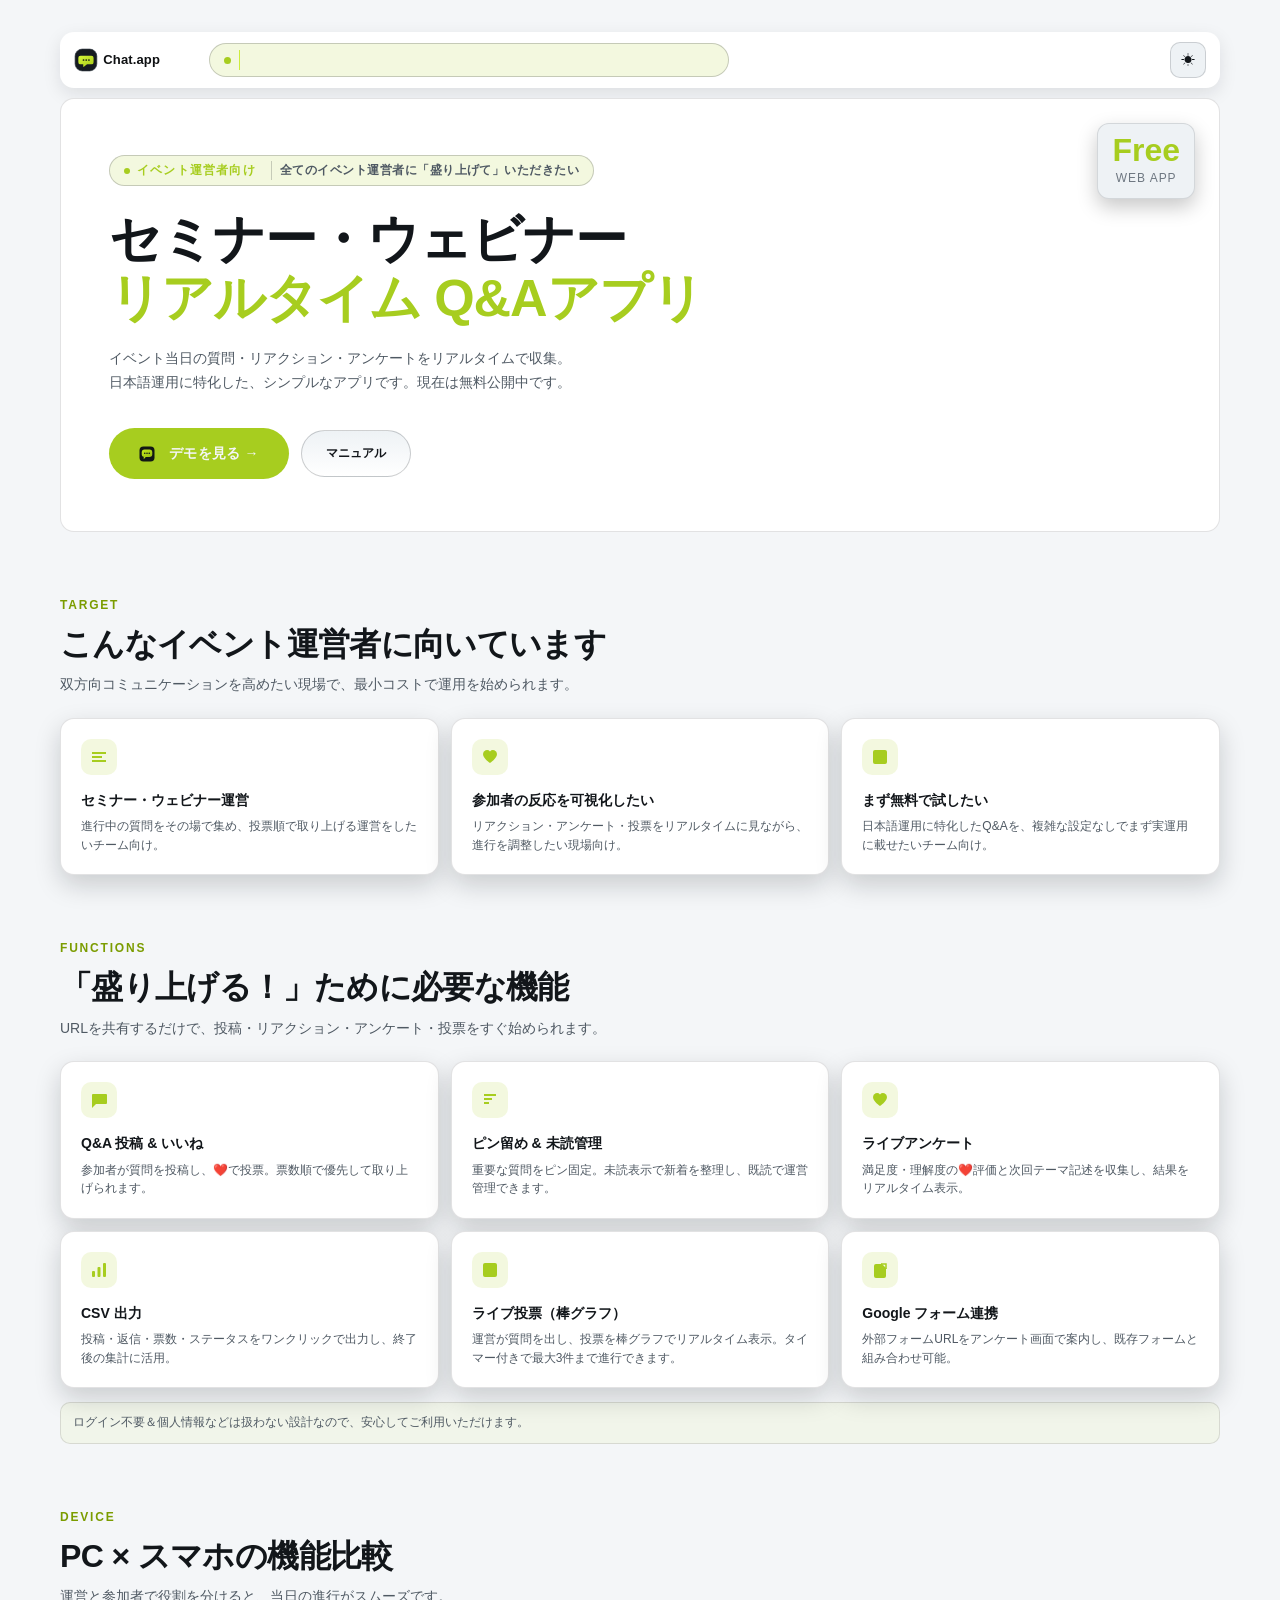
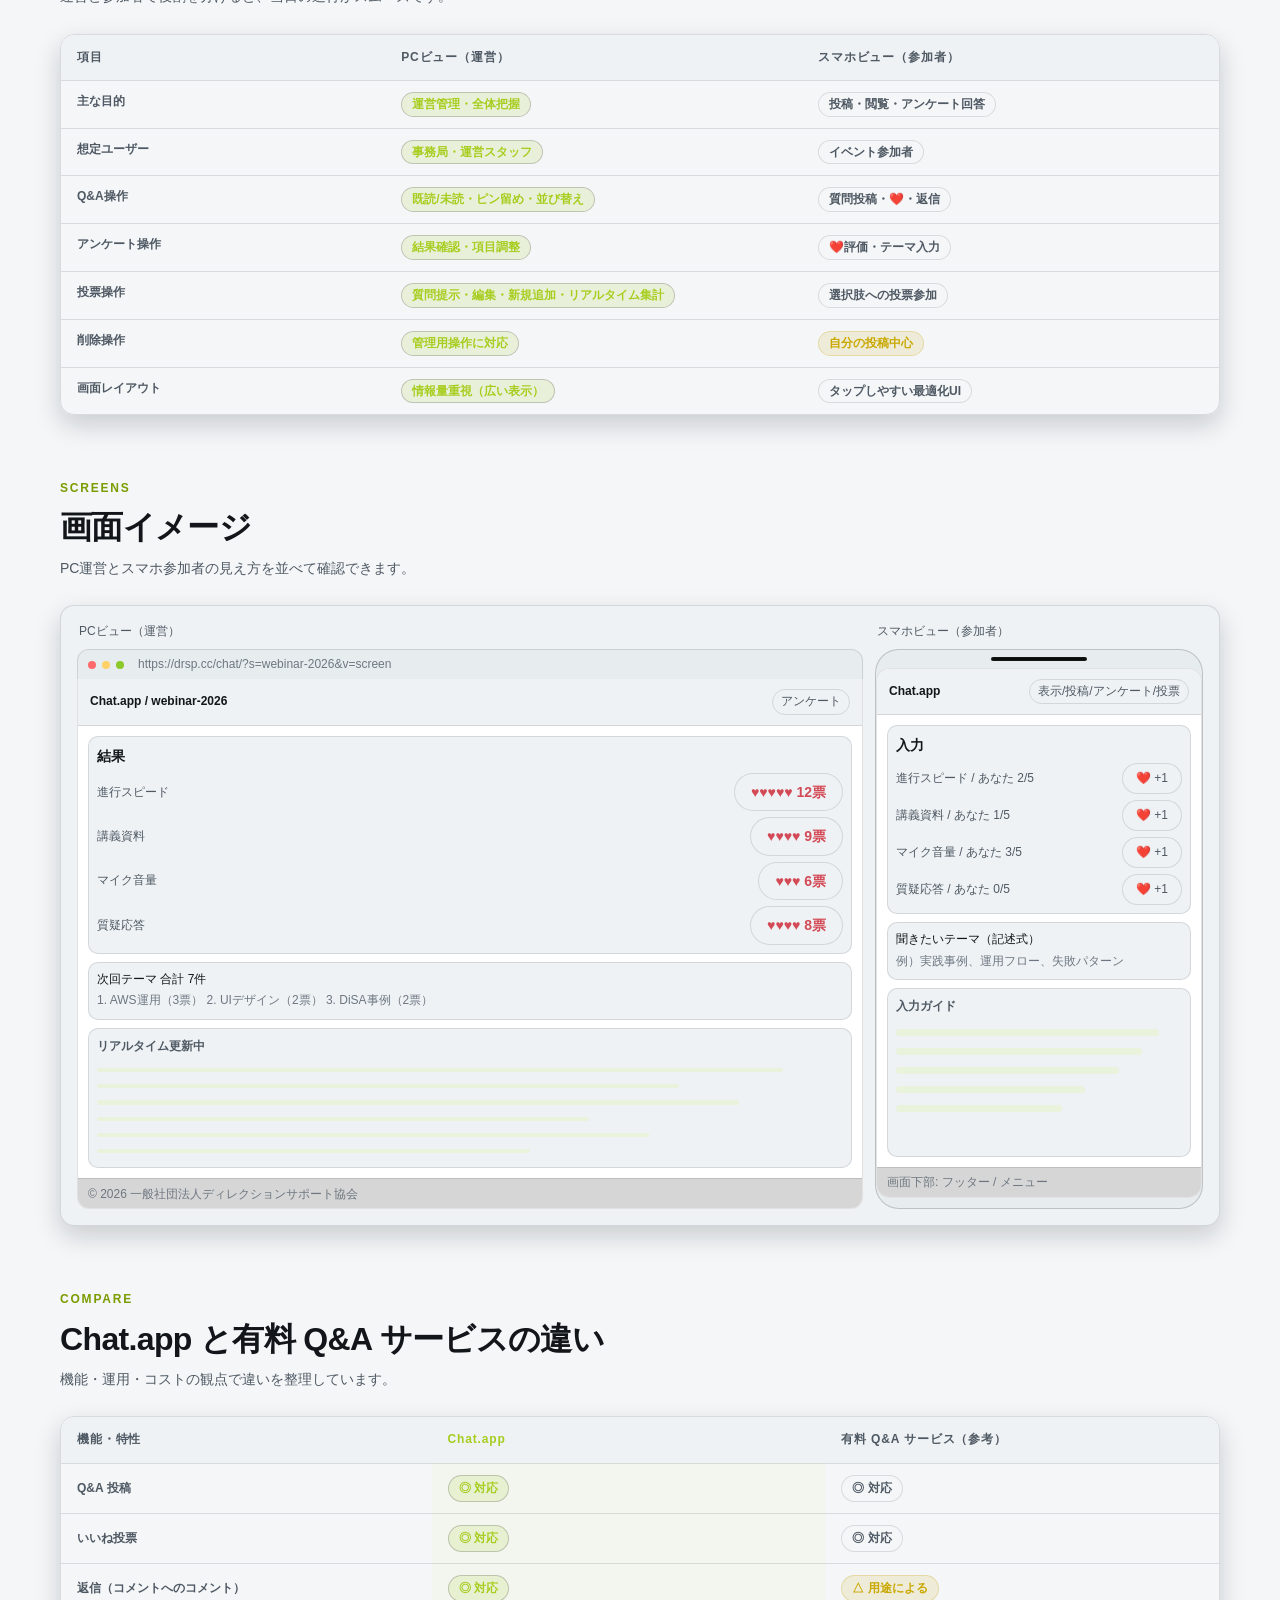
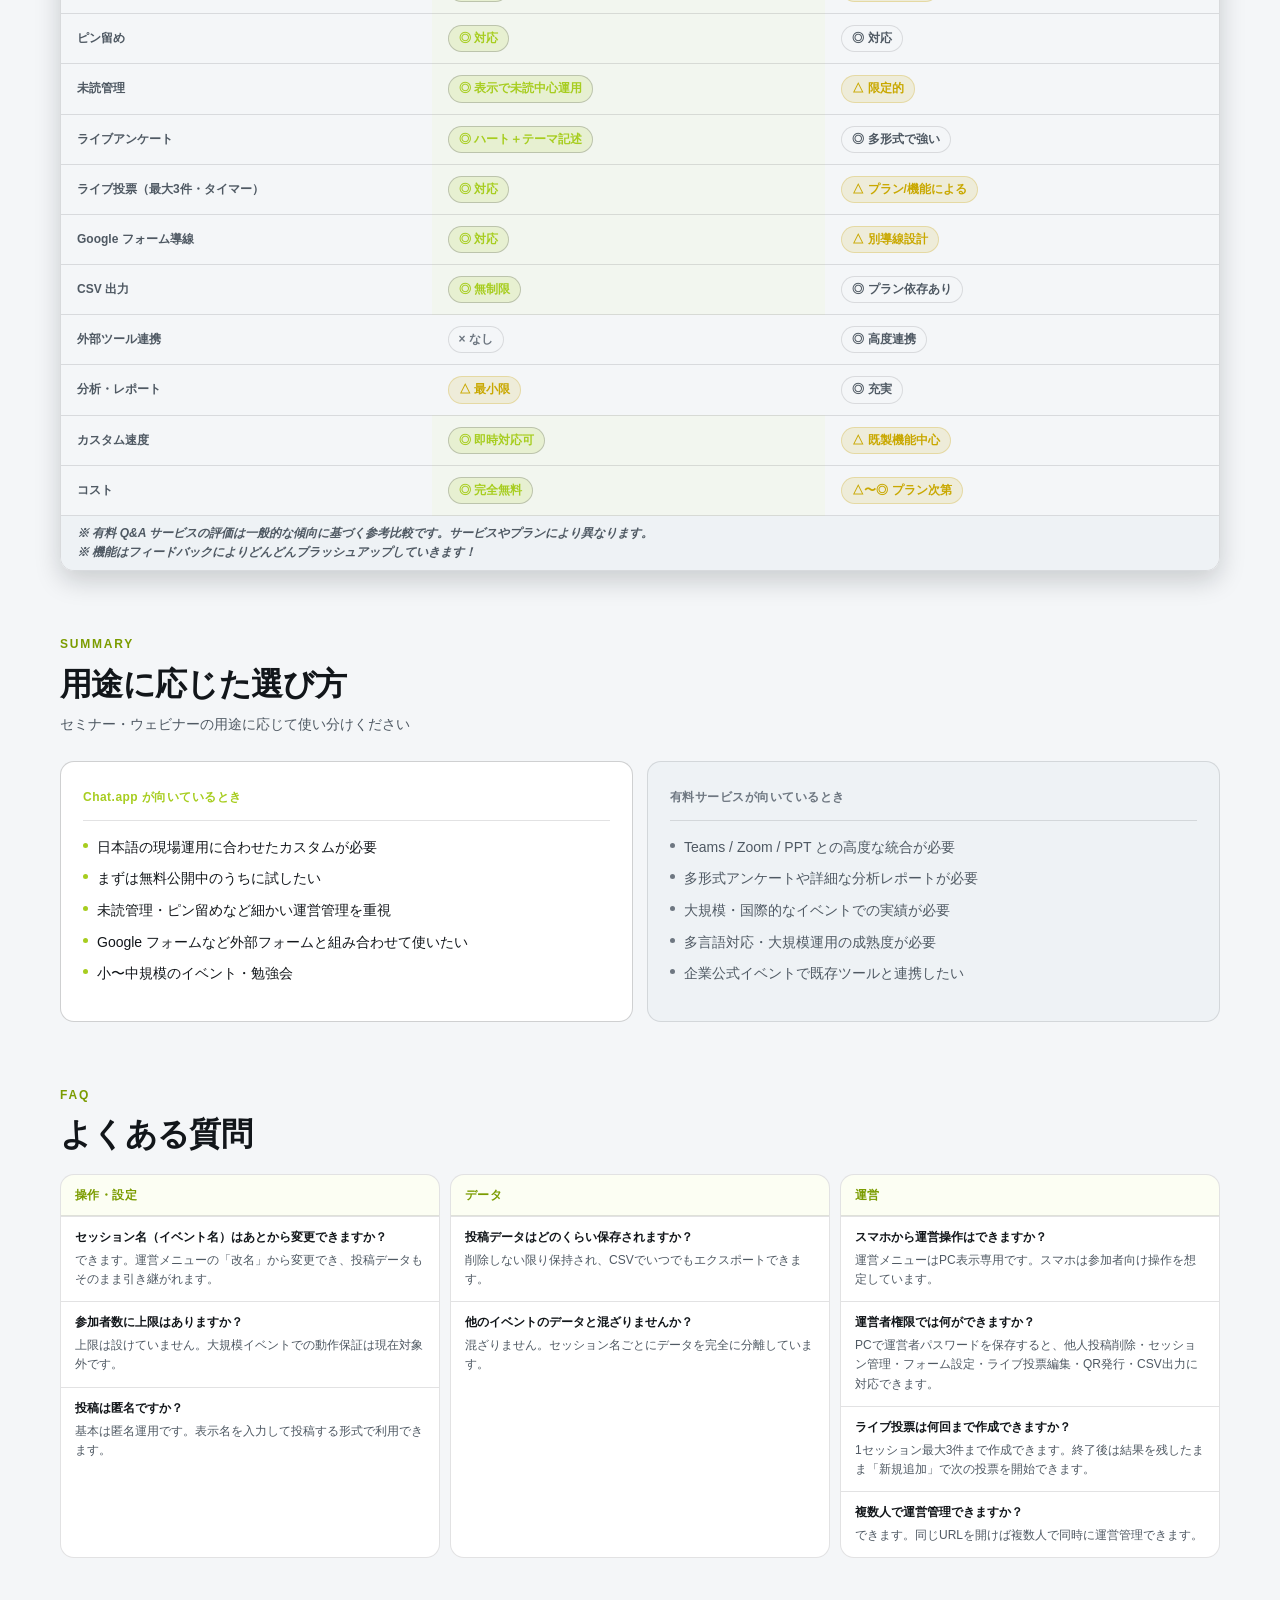
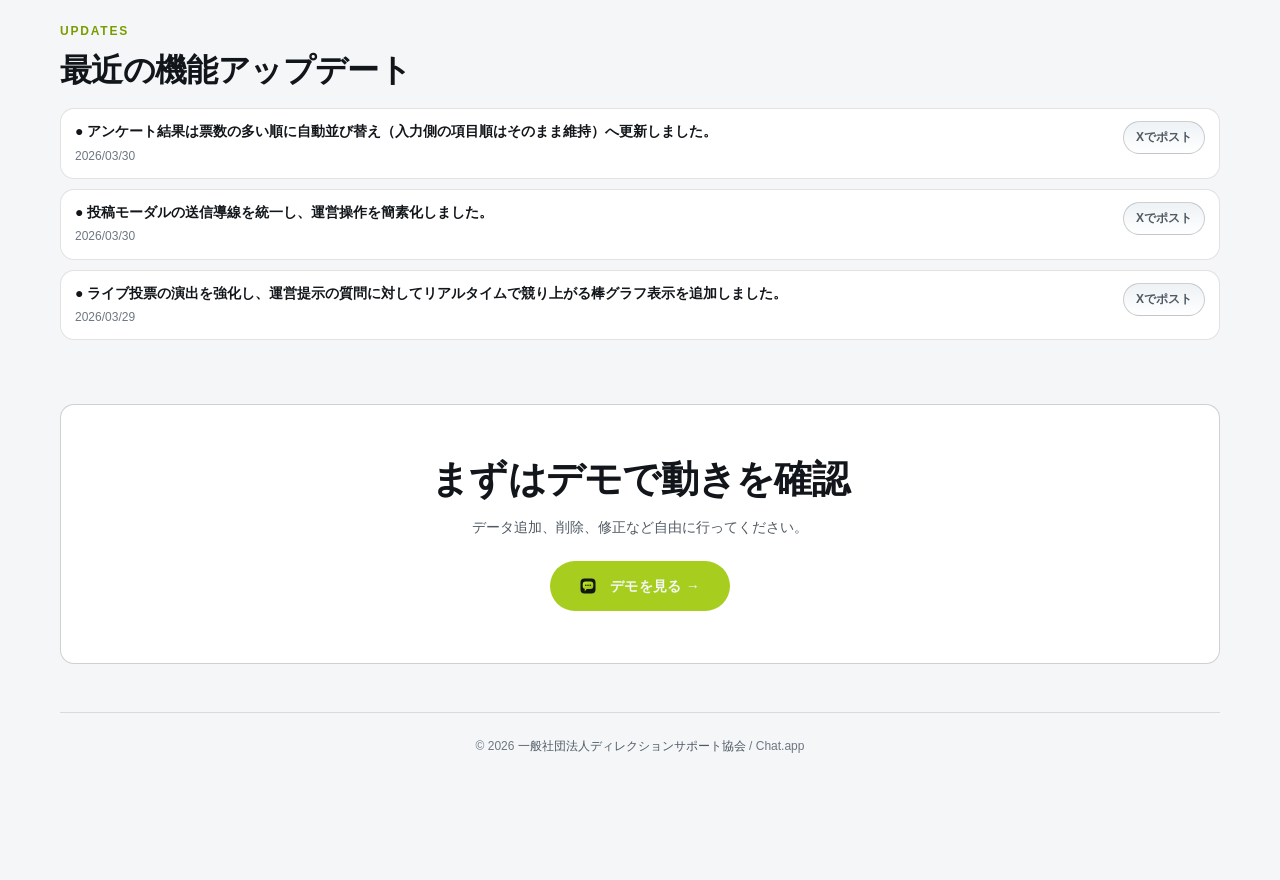
==== lp/index.html @ 8a8fb36d "chore: initialize repo with CI and FTP deploy workflow" ====
<!DOCTYPE html>
<html lang="ja" data-app="chat">
<head>
<meta charset="utf-8">
<meta name="viewport" content="width=device-width,initial-scale=1,maximum-scale=1,user-scalable=no,viewport-fit=cover">
<title>Chat.app — セミナー・ウェビナーを「盛り上げる！」ためのリアルタイム Q&A</title>
<meta name="description" content="イベント当日の質問・リアクション・アンケートをリアルタイムで収集。日本語運用に特化した、シンプルなアプリです。現在は無料公開中です。">
<link rel="canonical" href="https://drsp.cc/chat/lp/">
<meta name="robots" content="index,follow,max-snippet:-1,max-image-preview:large,max-video-preview:-1">
<meta name="referrer" content="strict-origin-when-cross-origin">
<meta name="theme-color" content="#0f1410">
<link rel="icon" type="image/svg+xml" href="../img/favicon.svg?v=20260327b">
<link rel="icon" type="image/png" sizes="32x32" href="../img/favicon-32x32.png?v=20260327b">
<link rel="shortcut icon" href="../img/favicon-32x32.png?v=20260327b">
<link rel="icon" href="../img/favicon.ico?v=20260327b">
<link rel="apple-touch-icon" sizes="180x180" href="../img/apple-touch-icon.png?v=20260327b">
<meta property="og:type" content="website">
<meta property="og:locale" content="ja_JP">
<meta property="og:site_name" content="Chat.app">
<meta property="og:title" content="Chat.app — セミナー・ウェビナーを「盛り上げる！」ためのリアルタイム Q&amp;A">
<meta property="og:description" content="イベント当日の質問・リアクション・アンケートをリアルタイムで収集。日本語運用に特化した、シンプルなアプリです。現在は無料公開中です。">
<meta property="og:url" content="https://drsp.cc/chat/lp/">
<meta property="og:image" content="https://drsp.cc/chat/img/ogp-1200x630.png">
<meta property="og:image:secure_url" content="https://drsp.cc/chat/img/ogp-1200x630.png">
<meta property="og:image:type" content="image/png">
<meta property="og:image:width" content="1200">
<meta property="og:image:height" content="630">
<meta name="twitter:card" content="summary_large_image">
<meta name="twitter:url" content="https://drsp.cc/chat/lp/">
<meta name="twitter:title" content="Chat.app — セミナー・ウェビナーを「盛り上げる！」ためのリアルタイム Q&amp;A">
<meta name="twitter:description" content="イベント当日の質問・リアクション・アンケートをリアルタイムで収集。日本語運用に特化した、シンプルなアプリです。現在は無料公開中です。">
<meta name="twitter:image" content="https://drsp.cc/chat/img/ogp-1200x630.png">
<meta name="llms-summary" content="Chat.appはセミナー/ウェビナー向けのリアルタイムQ&Aアプリ。質問投稿、投票、アンケート、CSV出力をシンプルに運用できます。">
<link rel="alternate" type="text/plain" href="/chat/lp/llms.txt" title="LLMs Summary">
<script type="application/ld+json">
{"@context":"https://schema.org","@graph": [
 {"@type":"SoftwareApplication","name":"Chat.app","applicationCategory":"BusinessApplication","operatingSystem":"Web","url":"https://drsp.cc/chat/lp/","description":"セミナー・ウェビナー向けのリアルタイムQ&Aアプリ。質問、リアクション、アンケート、ライブ投票を一元管理。","offers": {"@type":"Offer","price":"0","priceCurrency":"JPY"
 }
 },
 {"@type":"FAQPage","mainEntity": [
 {"@type":"Question","name":"セッション名（イベント名）はあとから変更できますか？","acceptedAnswer": {"@type":"Answer","text":"できます。運営メニューの「改名」から変更でき、投稿データもそのまま引き継がれます。"
 }
 },
 {"@type":"Question","name":"投稿データはどのくらい保存されますか？","acceptedAnswer": {"@type":"Answer","text":"削除しない限り保持され、CSVでいつでもエクスポートできます。"
 }
 },
 {"@type":"Question","name":"スマホから運営操作はできますか？","acceptedAnswer": {"@type":"Answer","text":"運営メニューはPC表示専用です。スマホは参加者向け操作を想定しています。"
 }
 }
 ]
 }
 ]
}
</script>
<style>
/* inlined from ./index.page.css?v=20260329a */
*{box-sizing:border-box;margin:0;padding:0}:root{--dk:#0f1410;--dk2:#171b14;--dk3:#1e2419;--dk4:#252c20;--ac:#c5ea1f;--ac2:#90b900;--ac3:#edf8bc;--ac4:rgba(197,234,31,0.12);--tx:#f0f4e8;--tx2:#9aab84;--tx3:#5a6850;--bdr:rgba(197,234,31,0.14);--bdr2:rgba(197,234,31,0.28);--red:#e84a5f;--topbar-bg:#121814;--topbar-line:rgba(197,234,31,0.24);--topbar-shadow:0 8px 24px rgba(0,0,0,.28);--fs-s:12px;--fs-m:14px;--fs-l:14px;--font-xl:16px;--font-2xl:16px;--font-3xl:16px;--radius-xs:8px;--radius-sm:10px;--radius-md:12px;--radius-lg:14px;--radius-pill:999px;--shadow:0 10px 26px rgba(10,14,20,.18);--shadow-strong:0 18px 46px rgba(10,14,20,.24)}body[data-theme=light]{--dk:#f4f6f8;--dk2:#ffffff;--dk3:#eef2f5;--dk4:#e7ecef;--ac:#a7cd1f;--ac2:#7b9c00;--ac3:#f0f8c7;--ac4:rgba(167,205,31,0.14);--tx:#12161a;--tx2:#4f5963;--tx3:#6e7781;--bdr:rgba(18,22,26,0.12);--bdr2:rgba(18,22,26,0.2);--red:#d34a56;--topbar-bg:#ffffff;--topbar-line:rgba(18,22,26,0.16);--topbar-shadow:0 6px 18px rgba(18,22,26,.10)}body{font-family:"Noto Sans JP","Hiragino Sans","Yu Gothic",sans-serif;font-size:var(--fs-m);background:var(--dk);color:var(--tx);line-height:1.6;-webkit-text-size-adjust:100%;overflow-x:hidden}html{overflow-x:hidden}a{color:inherit;text-decoration:none}.w{max-width:1200px;margin:0 auto;padding:0 20px 100px}.topbar{background:var(--topbar-bg);box-shadow:var(--topbar-shadow);border-radius:var(--radius-lg);padding:10px 14px;display:flex;align-items:center;gap:10px}.theme-toggle{margin-left:auto;border:1px solid var(--topbar-line);background:var(--dk3);color:var(--tx);width:36px;height:36px;border-radius:var(--radius-sm);display:inline-flex;align-items:center;justify-content:center;font-size:var(--fs-m);cursor:pointer}.theme-toggle:hover{border-color:var(--ac2)}.topbar-logo{display:flex;align-items:center;color:var(--tx)}.topbar-logo img{display:block;height:24px;width:auto}.topbar-logo-mark{width:22px;height:22px;border-radius:6px;background:var(--ac);display:flex;align-items:center;justify-content:center;flex-shrink:0}.topbar-logo-mark svg{width:12px;height:12px;fill:var(--dk)}.topbar-session{background:var(--ac4);border:1px solid var(--bdr2);border-radius:var(--radius-pill);padding:6px 14px;font-size:var(--fs-s);color:var(--tx);display:flex;align-items:center;gap:8px;flex:0 0 min(520px,56vw);max-width:min(520px,56vw)}.topbar-session-dot{width:7px;height:7px;border-radius:50%;background:var(--ac);flex-shrink:0}.topbar-session-name{display:inline-block;max-width:0;overflow:hidden;white-space:nowrap;border-right:1px solid rgba(197,234,31,.85);animation:eventTyping 6.4s steps(24,end) infinite,caretBlink .8s step-end infinite;font-weight:700}@keyframes eventTyping{0%,12%{max-width:0}42%,72%{max-width:100%}100%{max-width:0}}@keyframes caretBlink{50%{border-color:transparent}}@keyframes heroEyebrowMarquee{0%{transform:translateX(0)}100%{transform:translateX(-100%)}}.hero-stack{margin-top:32px;display:grid;gap:10px}.hero-stack>.hero,.hero-stack>.topbar{width:100%}.hero{background:var(--dk2);border:1px solid var(--bdr);border-radius:var(--radius-lg);padding:56px 48px 52px;position:relative;overflow:hidden}.hero-glow{position:absolute;right:-80px;top:-120px;width:420px;height:420px;border-radius:50%;background:radial-gradient(circle,rgba(197,234,31,.09) 0,transparent 68%);pointer-events:none}.hero-free,.beta{position:absolute;right:24px;top:24px;background:var(--dk3);border:1px solid var(--bdr);border-radius:var(--radius-md);padding:10px 14px;text-align:center;z-index:2;box-shadow:0 8px 20px rgba(0,0,0,.22)}.hero-free-num,.beta b{display:block;font-size:32px;font-weight:700;color:var(--ac);line-height:1}.hero-free-label,.beta span{font-size:var(--fs-s);color:var(--tx3);margin-top:4px;letter-spacing:.08em;text-transform:uppercase}.hero-eyebrow,.eyebrow{display:inline-flex;align-items:center;gap:7px;background:var(--ac4);border:1px solid var(--bdr2);color:var(--ac);border-radius:var(--radius-pill);padding:5px 14px;font-size:var(--fs-s);font-weight:700;letter-spacing:.1em;text-transform:uppercase;margin-bottom:24px}.hero-eyebrow-dot,.eyebrow-dot{width:6px;height:6px;border-radius:50%;background:var(--ac)}.hero-eyebrow-main,.eyebrow-main{display:inline-block;min-width:0}.hero-eyebrow-meta,.eyebrow-meta{display:inline-flex;align-items:center;gap:6px;margin-left:8px;padding-left:8px;border-left:1px solid var(--bdr2);font-size:var(--fs-s);letter-spacing:.04em;text-transform:none;color:var(--tx2)}.hero-eyebrow-meta-marquee{display:inline-block;white-space:nowrap}h1{font-size:clamp(30px,5.4vw,52px);font-weight:700;line-height:1.14;letter-spacing:-.02em;position:relative;z-index:2;overflow-wrap:anywhere;word-break:break-word}h1 em{font-style:normal;color:var(--ac)}.h1-line{display:block}.hero-sub{margin-top:18px;font-size:var(--fs-l);color:var(--tx2);max-width:100%;line-height:1.7;position:relative}.hero-actions,.actions{margin-top:34px;display:flex;justify-content:flex-start;align-items:center;gap:12px;flex-wrap:wrap;position:relative;z-index:2}.btn-icon{width:16px;height:16px;display:inline-block;object-fit:contain;vertical-align:-2px;margin-right:6px}.btn-primary{display:inline-flex;align-items:center;justify-content:center;gap:8px;background:var(--ac);color:var(--dk);font-family:inherit;font-weight:700;font-size:var(--fs-m);border:none;border-radius:var(--radius-pill);padding:14px 30px;min-height:42px;letter-spacing:.02em;cursor:pointer}.btn-primary:hover{background:#b3d800}.btn-ghost{display:inline-flex;align-items:center;justify-content:center;gap:6px;border:1px solid var(--bdr2);color:var(--tx);font-family:inherit;font-size:var(--fs-s);font-weight:700;border-radius:var(--radius-pill);padding:13px 24px;min-height:42px;background:linear-gradient(180deg,var(--dk3),var(--dk2))}.btn-ghost:hover{border-color:var(--ac);color:var(--tx);transform:translateY(-1px)}.btn-ghost:focus-visible,.btn-primary:focus-visible,.theme-toggle:focus-visible{outline:2px solid var(--ac2);outline-offset:2px}.btn-ghost:disabled,.btn-ghost[aria-disabled=true],.btn-primary:disabled,.btn-primary[aria-disabled=true]{opacity:.55;cursor:not-allowed;box-shadow:none}.sec{margin-top:64px}.sec-label{font-size:var(--fs-s);font-weight:700;letter-spacing:.15em;text-transform:uppercase;color:var(--ac2);margin-bottom:10px}.sec-title{font-size:clamp(22px,3.8vw,32px);font-weight:700;letter-spacing:-.02em;line-height:1.2}.sec-sub{margin-top:10px;font-size:var(--fs-m);color:var(--tx2)}.grid{display:grid;grid-template-columns:repeat(3,minmax(0,1fr));gap:12px;margin-top:22px}.card{background:var(--dk2);border:1px solid var(--bdr);border-radius:var(--radius-lg);padding:20px;box-shadow:var(--shadow);transition:border-color .18s ease,transform .18s ease}.card:hover{border-color:var(--bdr2);transform:translateY(-1px)}.feat-icon{width:36px;height:36px;border-radius:var(--radius-sm);background:var(--ac4);display:flex;align-items:center;justify-content:center;margin-bottom:14px}.feat-icon svg{width:18px;height:18px;fill:var(--ac)}.feat-title{font-size:var(--fs-m);font-weight:700;margin-bottom:6px;color:var(--tx)}.feat-desc{font-size:var(--fs-s);color:var(--tx2);line-height:1.55}.trust-note{margin-top:14px;padding:10px 12px;border:1px solid var(--bdr);border-radius:var(--radius-sm);background:rgba(197,234,31,.06);font-size:var(--fs-s);color:var(--tx2)}.mockup-wrap{background:var(--dk3);border:1px solid var(--bdr);border-radius:var(--radius-lg);box-shadow:var(--shadow);padding:16px;margin-top:26px;overflow:hidden}.mock-split{--mock-device-h:560px;display:grid;grid-template-columns:minmax(0,1fr) 328px;gap:12px;align-items:stretch}.mock-col{min-width:0;display:flex;flex-direction:column;overflow:hidden}.mock-label{font-size:var(--fs-s);color:var(--tx2);margin:0 0 8px 2px}.mock-col>.mock-q{height:100%;display:flex;flex-direction:column;gap:8px}.app-frame{height:100%;display:flex;flex-direction:column;background:var(--dk2);border:1px solid var(--bdr);border-radius:var(--radius-md);overflow:hidden}.app-frame-pc{border-radius:0 0 12px 12px;border-top:none}.frame-chrome-pc{height:30px;display:flex;align-items:center;gap:6px;padding:0 10px;background:var(--dk4);border:1px solid var(--bdr);border-bottom:none;border-radius:12px 12px 0 0}.frame-dot{width:8px;height:8px;border-radius:50%;display:inline-block}.frame-dot.r{background:#ff6b6b}.frame-dot.y{background:#ffd166}.frame-dot.g{background:#8ac926}.frame-url{margin-left:8px;font-size:var(--fs-s);color:var(--tx3);white-space:nowrap;overflow:hidden;text-overflow:ellipsis}.mock-col:first-child .app-frame-pc{min-height:560px}.phone-shell{background:var(--dk4);border:1px solid var(--bdr2);border-radius:24px;padding:0;box-shadow:inset 0 0 0 1px rgba(255,255,255,.03);display:flex;flex-direction:column;overflow:hidden}.phone-notch{width:96px;height:16px;border-radius:var(--radius-pill);background:#0a0e0b;margin:7px auto;border:1px solid rgba(255,255,255,.04)}.app-frame-mobile{border-radius:14px}.phone-home{width:90px;height:4px;border-radius:var(--radius-pill);background:rgba(255,255,255,.22);margin:10px auto 0}.frame-chrome-pc+.app-frame-pc{height:calc(var(--mock-device-h) - 30px);min-height:0}.phone-shell{height:var(--mock-device-h)}.phone-shell .app-frame-mobile{height:calc(var(--mock-device-h) - 30px);flex:0 0 auto}.phone-shell .app-frame-mobile{min-height:0}.mock-col:first-child .app-frame-pc{min-height:0}.app-frame-head{display:flex;align-items:center;justify-content:space-between;gap:8px;padding:10px 12px;background:var(--dk3);border-bottom:1px solid var(--bdr)}.app-frame-title{font-size:var(--fs-s);font-weight:700;color:var(--tx)}.app-frame-badge{font-size:var(--fs-s);color:var(--tx2);border:1px solid var(--bdr);border-radius:var(--radius-pill);padding:2px 8px}.app-frame-body{flex:1;min-height:0;padding:10px;display:flex;flex-direction:column;gap:8px;overflow:hidden}.app-panel{background:var(--dk3);border:1px solid var(--bdr);border-radius:var(--radius-sm);padding:8px}.app-row{display:flex;justify-content:space-between;align-items:center;gap:8px;font-size:var(--fs-s);color:var(--tx2);margin-bottom:6px}.app-row:last-child{margin-bottom:0}.app-footer{min-height:30px;padding:6px 10px;border-top:1px solid var(--bdr);font-size:var(--fs-s);line-height:1.2;color:var(--tx3);background:rgba(0,0,0,.16);display:flex;align-items:center;white-space:nowrap;overflow:hidden;text-overflow:ellipsis}.app-panel.fill{flex:1;min-height:120px;display:flex;flex-direction:column;justify-content:flex-start;gap:6px}.app-fill-title{font-size:var(--fs-s);font-weight:700;color:var(--tx2);margin-bottom:6px}.app-fill-line{height:7px;border-radius:var(--radius-pill);background:rgba(197,234,31,.12);margin-bottom:6px}.app-fill-line.w1{width:92%}.app-fill-line.w2{width:78%}.app-fill-line.w3{width:86%}.app-fill-line.w4{width:66%}.app-fill-line.w5{width:74%}.app-fill-line.w6{width:58%}.mock-q{background:var(--dk2);border:1px solid var(--bdr);border-radius:var(--radius-md);padding:16px 18px;margin-bottom:10px}.mock-q:last-child{margin-bottom:0}.mock-chips{display:flex;align-items:center;gap:6px;margin-bottom:10px}.mock-chip{display:inline-block;border-radius:var(--radius-pill);padding:3px 10px;font-size:var(--fs-s);font-weight:700}.chip-unread{background:var(--ac4);color:var(--ac);border:1px solid var(--bdr2)}.chip-pin{background:rgba(197,234,31,.07);color:var(--ac2);border:1px solid var(--bdr)}.mock-author{font-size:var(--fs-s);color:var(--tx3)}.mock-q-text{font-size:var(--font-xl);font-weight:700;color:var(--tx);margin-bottom:10px}.mock-replies{display:grid;grid-template-columns:repeat(3,1fr);gap:8px;margin-bottom:12px}.mock-reply{background:var(--dk4);border-radius:var(--radius-sm);padding:10px 12px}.mock-reply-text{font-size:var(--fs-s);color:var(--tx);margin-bottom:4px;line-height:1.4}.mock-reply-meta{font-size:var(--fs-s);color:var(--tx3)}.mock-reply-heart{font-size:var(--fs-s);font-weight:700;color:var(--red);margin-top:6px}.mock-actions{display:flex;justify-content:space-between;align-items:center}.mock-btns{display:flex;gap:8px}.mock-btn{background:var(--dk3);border:1px solid var(--bdr);border-radius:var(--radius-pill);padding:5px 13px;font-size:var(--fs-s);color:var(--tx2)}.mock-heart{background:var(--dk3);border:1px solid var(--bdr);border-radius:var(--radius-pill);padding:7px 16px;font-size:var(--fs-m);font-weight:900;color:var(--red)}.mock-q-dim{opacity:.55}.compare-scroll{overflow-x:auto;border-radius:var(--radius-lg);border:1px solid var(--bdr);box-shadow:var(--shadow);margin-top:26px}table{width:100%;border-collapse:collapse;font-size:var(--fs-m);min-width:500px}thead tr{background:var(--dk3)}thead th{padding:13px 16px;text-align:left;font-size:var(--fs-s);font-weight:700;letter-spacing:.07em;text-transform:none;color:var(--tx2)}thead th.th-chat{color:var(--ac)}thead th:first-child{border-radius:13px 0 0 0}thead th:last-child{border-radius:0 13px 0 0}tbody tr{border-top:1px solid var(--bdr)}tbody tr:hover{background:rgba(197,234,31,.03)}td{padding:11px 16px;vertical-align:middle}td:first-child{font-size:var(--fs-s);font-weight:700;color:var(--tx2)}.chip{display:inline-flex;align-items:center;border-radius:var(--radius-pill);padding:3px 10px;font-size:var(--fs-s);font-weight:700;white-space:nowrap}.c-win{background:var(--ac4);color:var(--ac);border:1px solid var(--bdr2)}.c-ok{background:rgba(255,255,255,.06);color:var(--tx2);border:1px solid var(--bdr)}.c-mid{background:rgba(197,160,0,.12);color:#c9a800;border:1px solid rgba(197,160,0,.25)}.c-no{background:rgba(255,255,255,.04);color:var(--tx3);border:1px solid var(--bdr)}td.hl{background:rgba(197,234,31,.04)}tfoot td{background:var(--dk3);font-size:var(--fs-s);color:var(--tx3);padding:8px 16px;font-style:italic;border-top:1px solid var(--bdr)}.device-compare table{min-width:0;table-layout:fixed}.device-compare td,.device-compare th{word-break:break-word;overflow-wrap:anywhere;vertical-align:top}.device-compare .chip{white-space:normal;line-height:1.4}.faq-list{margin-top:20px;display:grid;grid-template-columns:repeat(3,minmax(0,1fr));gap:10px;align-items:stretch}.faq-item{background:var(--dk2);border:1px solid var(--bdr);border-radius:var(--radius-lg);overflow:hidden}.faq-cat{padding:11px 14px 10px;font-size:var(--fs-s);font-weight:700;color:var(--ac2);letter-spacing:.04em;background:rgba(197,234,31,.05);border-bottom:1px solid var(--bdr)}.faq-row{padding:11px 14px 12px;border-top:1px solid var(--bdr)}.faq-row:first-of-type{border-top:none}.faq-q{font-size:var(--fs-s);font-weight:700;color:var(--tx);line-height:1.5}.faq-a{margin-top:5px;font-size:var(--fs-s);color:var(--tx2);line-height:1.6}.sum-grid{display:grid;grid-template-columns:1fr 1fr;gap:14px;margin-top:26px}.sum-card{border-radius:var(--radius-lg);padding:26px 22px}.sum-chat{background:var(--dk2);border:1px solid var(--bdr2)}.sum-other{background:var(--dk3);border:1px solid var(--bdr)}.sum-head{font-size:var(--fs-s);font-weight:700;letter-spacing:.04em;text-transform:none;margin-bottom:16px;padding-bottom:12px;border-bottom:1px solid var(--bdr)}.sum-chat .sum-head{color:var(--ac)}.sum-other .sum-head{color:var(--tx3)}.sum-item{display:flex;align-items:flex-start;gap:9px;margin-bottom:10px;font-size:var(--fs-m);line-height:1.55}.sum-dot{width:5px;height:5px;border-radius:50%;margin-top:6px;flex-shrink:0}.sum-chat .sum-dot{background:var(--ac)}.sum-chat .sum-item{color:var(--tx)}.sum-other .sum-dot{background:var(--tx3)}.sum-other .sum-item{color:var(--tx2)}.faq-item:hover,.sum-card:hover{border-color:var(--bdr2);box-shadow:var(--shadow-strong)}.cta{margin-top:64px;background:var(--dk2);border:1px solid var(--bdr2);border-radius:var(--radius-lg);padding:52px 48px;text-align:center;position:relative;overflow:hidden}.cta-glow{position:absolute;left:50%;top:-100px;transform:translateX(-50%);width:560px;height:360px;border-radius:50%;background:radial-gradient(circle,rgba(197,234,31,.07) 0,transparent 70%);pointer-events:none}.cta h2{font-size:clamp(24px,4vw,38px);font-weight:700;letter-spacing:-.02em;line-height:1.18;position:relative}.cta h2 em{font-style:normal;color:var(--ac)}.cta p{margin-top:14px;font-size:var(--fs-m);color:var(--tx2);position:relative}.cta .actions{margin-top:22px;display:flex;justify-content:center;align-items:center;gap:12px;flex-wrap:wrap;position:relative}.cta-manual{margin-top:10px;font-size:var(--fs-s);color:var(--tx2)}.cta-manual a{color:var(--tx2);text-decoration:none;border-bottom:1px solid rgba(154,171,132,.5)}.cta-manual a:hover{color:var(--tx);border-bottom-color:var(--tx2)}.footer{margin-top:48px;text-align:center;font-size:var(--fs-s);color:var(--tx3);padding-bottom:24px;border-top:1px solid var(--bdr);padding-top:24px}.footer a{color:var(--tx2);text-decoration:none}@media(max-width:980px){.grid{grid-template-columns:1fr 1fr}}@media(max-width:760px){.faq-list{grid-template-columns:1fr}.app-footer{min-height:28px;padding:5px 8px}.mock-col:first-child .app-frame-pc{min-height:auto;height:auto}.phone-shell{height:auto}.frame-url{font-size:var(--fs-s)}.phone-shell{padding:8px 8px 12px;border-radius:20px}.phone-notch{width:82px;height:14px;margin-bottom:6px}.w{padding:8px 14px 84px}.hero-stack{gap:10px}.topbar{padding:8px 10px;border-radius:14px;gap:8px;border:1px solid var(--bdr);background:linear-gradient(180deg,rgba(255,255,255,.02),rgba(0,0,0,.08))}.topbar-logo img{height:22px}.topbar-session{min-width:0;max-width:none;flex:1;padding:6px 10px;border-color:var(--bdr2)}.topbar-session-name{display:block;max-width:100%;overflow:hidden;text-overflow:ellipsis;white-space:nowrap;border-right:none;animation:none;font-size:var(--fs-s);font-weight:700}.theme-toggle{margin-left:0;flex:0 0 auto;width:32px;height:32px;font-size:var(--fs-m)}.hero{padding:30px 18px 34px;border-radius:18px;background:linear-gradient(180deg,rgba(197,234,31,.04),rgba(0,0,0,.02) 26%,transparent 100%)}.hero-eyebrow,.eyebrow{padding:6px 10px;gap:6px;flex-wrap:nowrap;margin-bottom:14px;max-width:100%;overflow:hidden}.hero-eyebrow-main,.eyebrow-main{flex:0 0 auto;max-width:none;font-size:var(--fs-s);letter-spacing:.03em;white-space:nowrap;overflow:visible;text-overflow:clip}.hero-eyebrow-meta,.eyebrow-meta{flex:1 1 auto;min-width:0;margin-left:6px;padding-left:6px;border-left:1px solid var(--bdr2);font-size:var(--fs-s);white-space:nowrap;overflow:hidden;text-overflow:clip}.hero-eyebrow-meta-marquee{padding-left:100%;animation:heroEyebrowMarquee 12s linear infinite}.h1-line1,.h1-line2,.h1-line3{white-space:normal}.hero-sub{font-size:var(--fs-m);line-height:1.58;margin-top:12px;overflow-wrap:anywhere;word-break:break-word}.hero-actions,.actions{margin-top:22px;justify-content:flex-start}.cta,.hero,.mockup-wrap,.sec,.topbar{max-width:100%;overflow-x:clip}.btn-primary{max-width:100%;white-space:normal;text-align:center;padding:13px 24px;box-shadow:0 8px 18px rgba(149,183,11,.24)}.sec{margin-top:52px}.mock-split{grid-template-columns:1fr}.device-compare table{font-size:var(--fs-s)}.device-compare td,.device-compare th{padding:9px 10px}.hero-free,.beta{display:none}.sum-grid{grid-template-columns:1fr}.cta{padding:36px 20px}.mock-replies{grid-template-columns:1fr}.grid{grid-template-columns:1fr}}@media(max-width:430px){.hero{padding:28px 16px 32px}}@media(max-width:400px){.grid{grid-template-columns:1fr}}@media(max-width:390px){h1{font-size:clamp(24px,7vw,32px);line-height:1.2}.h1-line1,.h1-line2,.h1-line3{white-space:normal}.card{padding:16px}}@media(max-width:900px){.sum-grid{grid-template-columns:1fr}}

</style>
<style>
.updates-box{margin-top:64px}
.updates-list{margin-top:18px;display:grid;gap:10px}
.updates-item{background:var(--dk2);border:1px solid var(--bdr);border-radius:var(--radius-lg);padding:12px 14px;display:grid;grid-template-columns:1fr auto;gap:10px;align-items:start}
.updates-main{min-width:0;display:grid;gap:4px}
.updates-text{font-size:var(--fs-m);font-weight:700;line-height:1.55;color:var(--tx)}
.updates-date{font-size:var(--fs-s);color:var(--tx3)}
.updates-post{display:inline-flex;align-items:center;justify-content:center;min-height:30px;padding:6px 12px;border-radius:var(--radius-pill);border:1px solid var(--bdr2);background:linear-gradient(180deg,var(--dk3),var(--dk2));font-size:var(--fs-s);font-weight:700;color:var(--tx2);white-space:nowrap}
.updates-post:hover{color:var(--tx);border-color:var(--ac2);background:var(--ac4)}
@media(max-width:760px){.updates-item{grid-template-columns:1fr}.updates-post{justify-self:flex-end}}
</style>
<link rel="stylesheet" href="/app/lp-common.css?v=20260330h">
</head>
<body>
<div class="w">

 <!-- topbar + hero -->
 <div class="hero-stack">
 <div class="topbar">
 <div class="topbar-logo"><img src="../img/logo-chatapp-dark.svg" alt="Chat.app" id="brandLogo"></div>
 <div class="topbar-session">
 <span class="topbar-session-dot"></span>
 <span class="topbar-session-name">あなたのイベント名を入力するとセッションができます</span>
 </div>
 <button class="theme-toggle" id="themeToggle" aria-label="テーマ切替">☾</button>
 </div>

 <section class="hero">
 <div class="beta"><b>Free</b><span>Web App</span></div>
 <div class="eyebrow">
 <span class="eyebrow-dot"></span>
 <span class="eyebrow-main">イベント運営者向け</span>
 <span class="eyebrow-meta"><span class="hero-eyebrow-meta-marquee">全てのイベント運営者に「盛り上げて」いただきたい</span></span>
 </div>
 <h1>セミナー・ウェビナー<br><em>リアルタイム Q&amp;Aアプリ</em></h1>
 <p class="hero-sub">イベント当日の質問・リアクション・アンケートをリアルタイムで収集。<br>日本語運用に特化した、シンプルなアプリです。現在は無料公開中です。</p>
 <div class="actions">
 <a class="btn-primary" href="https://drsp.cc/chat/?s=webinar-demo&v=screen" target="_blank" rel="noopener noreferrer"><img class="btn-icon" src="../img/favicon.svg" alt="">デモを見る →</a>
 <a class="btn-ghost" href="https://drsp.cc/chat/manual.html" target="_blank" rel="noopener noreferrer">マニュアル</a>
 </div>
 </section>
 </div>

 <!-- target -->
 <section class="sec">
 <div class="sec-label">Target</div>
 <div class="sec-title">こんなイベント運営者に向いています</div>
 <div class="sec-sub">双方向コミュニケーションを高めたい現場で、最小コストで運用を始められます。</div>
 <div class="grid">
 <div class="card">
 <div class="feat-icon">
 <svg viewBox="0 0 18 18"><path d="M2 4h14v2H2zm0 4h10v2H2zm0 4h14v2H2z"/></svg>
 </div>
 <div class="feat-title">セミナー・ウェビナー運営</div>
 <div class="feat-desc">進行中の質問をその場で集め、投票順で取り上げる運営をしたいチーム向け。</div>
 </div>
 <div class="card">
 <div class="feat-icon">
 <svg viewBox="0 0 18 18"><path d="M9 15S2 10.5 2 6a4 4 0 0 1 7-2.6A4 4 0 0 1 16 6c0 4.5-7 9-7 9z"/></svg>
 </div>
 <div class="feat-title">参加者の反応を可視化したい</div>
 <div class="feat-desc">リアクション・アンケート・投票をリアルタイムに見ながら、進行を調整したい現場向け。</div>
 </div>
 <div class="card">
 <div class="feat-icon">
 <svg viewBox="0 0 18 18"><rect x="2" y="2" width="14" height="14" rx="2"/><path d="M5 9h8M5 12h6" stroke="var(--ac)" stroke-width="1.5" fill="none"/></svg>
 </div>
 <div class="feat-title">まず無料で試したい</div>
 <div class="feat-desc">日本語運用に特化したQ&Aを、複雑な設定なしでまず実運用に載せたいチーム向け。</div>
 </div>
 </div>
 </section>

 <!-- features -->
 <section class="sec">
 <div class="sec-label">Functions</div>
 <div class="sec-title">「盛り上げる！」ために必要な機能</div>
 <div class="sec-sub">URLを共有するだけで、投稿・リアクション・アンケート・投票をすぐ始められます。</div>
 <div class="grid">
 <div class="card">
 <div class="feat-icon">
 <svg viewBox="0 0 18 18"><path d="M2 3h14a1 1 0 0 1 1 1v8a1 1 0 0 1-1 1H6l-4 4V4a1 1 0 0 1 1-1z"/></svg>
 </div>
 <div class="feat-title">Q&amp;A 投稿 &amp; いいね</div>
 <div class="feat-desc">参加者が質問を投稿し、❤️で投票。票数順で優先して取り上げられます。</div>
 </div>
 <div class="card">
 <div class="feat-icon">
 <svg viewBox="0 0 18 18"><path d="M3 3h12v2H3zm0 4h8v2H3zm0 4h5v2H3z"/></svg>
 </div>
 <div class="feat-title">ピン留め &amp; 未読管理</div>
 <div class="feat-desc">重要な質問をピン固定。未読表示で新着を整理し、既読で運営管理できます。</div>
 </div>
 <div class="card">
 <div class="feat-icon">
 <svg viewBox="0 0 18 18"><path d="M9 15S2 10.5 2 6a4 4 0 0 1 7-2.6A4 4 0 0 1 16 6c0 4.5-7 9-7 9z"/></svg>
 </div>
 <div class="feat-title">ライブアンケート</div>
 <div class="feat-desc">満足度・理解度の❤️評価と次回テーマ記述を収集し、結果をリアルタイム表示。</div>
 </div>
 <div class="card">
 <div class="feat-icon">
 <svg viewBox="0 0 18 18"><rect x="2" y="10" width="3" height="6" rx="1"/><rect x="7.5" y="6" width="3" height="10" rx="1"/><rect x="13" y="2" width="3" height="14" rx="1"/></svg>
 </div>
 <div class="feat-title">CSV 出力</div>
 <div class="feat-desc">投稿・返信・票数・ステータスをワンクリックで出力し、終了後の集計に活用。</div>
 </div>
 <div class="card">
 <div class="feat-icon">
 <svg viewBox="0 0 18 18"><rect x="2" y="2" width="14" height="14" rx="2"/><rect x="5" y="10" width="2" height="4"/><rect x="8" y="7" width="2" height="7"/><rect x="11" y="5" width="2" height="9"/></svg>
 </div>
 <div class="feat-title">ライブ投票（棒グラフ）</div>
 <div class="feat-desc">運営が質問を出し、投票を棒グラフでリアルタイム表示。タイマー付きで最大3件まで進行できます。</div>
 </div>
 <div class="card">
 <div class="feat-icon">
 <svg viewBox="0 0 18 18"><path d="M10 3H5a2 2 0 0 0-2 2v10a2 2 0 0 0 2 2h8a2 2 0 0 0 2-2V8"/><polyline points="10 3 15 3 15 8" fill="none" stroke="var(--ac)" stroke-width="1.5"/><line x1="10" y1="3" x2="15" y2="8" stroke="var(--ac)" stroke-width="1.5"/></svg>
 </div>
 <div class="feat-title">Google フォーム連携</div>
 <div class="feat-desc">外部フォームURLをアンケート画面で案内し、既存フォームと組み合わせ可能。</div>
 </div>
 </div>
 <div class="trust-note">ログイン不要＆個人情報などは扱わない設計なので、安心してご利用いただけます。</div>
 </section>

 <!-- device compare -->
 <section class="sec device-compare">
 <div class="sec-label">Device</div>
 <div class="sec-title">PC × スマホの機能比較</div>
 <div class="sec-sub">運営と参加者で役割を分けると、当日の進行がスムーズです。</div>
 <div class="compare-scroll">
 <table>
 <thead>
 <tr>
 <th style="width:28%">項目</th>
 <th style="width:36%">PCビュー（運営）</th>
 <th style="width:36%">スマホビュー（参加者）</th>
 </tr>
 </thead>
 <tbody>
 <tr>
 <td>主な目的</td>
 <td><span class="chip c-win">運営管理・全体把握</span></td>
 <td><span class="chip c-ok">投稿・閲覧・アンケート回答</span></td>
 </tr>
 <tr>
 <td>想定ユーザー</td>
 <td><span class="chip c-win">事務局・運営スタッフ</span></td>
 <td><span class="chip c-ok">イベント参加者</span></td>
 </tr>
 <tr>
 <td>Q&A操作</td>
 <td><span class="chip c-win">既読/未読・ピン留め・並び替え</span></td>
 <td><span class="chip c-ok">質問投稿・❤️・返信</span></td>
 </tr>
 <tr>
 <td>アンケート操作</td>
 <td><span class="chip c-win">結果確認・項目調整</span></td>
 <td><span class="chip c-ok">❤️評価・テーマ入力</span></td>
 </tr>
 <tr>
 <td>投票操作</td>
 <td><span class="chip c-win">質問提示・編集・新規追加・リアルタイム集計</span></td>
 <td><span class="chip c-ok">選択肢への投票参加</span></td>
 </tr>
 <tr>
 <td>削除操作</td>
 <td><span class="chip c-win">管理用操作に対応</span></td>
 <td><span class="chip c-mid">自分の投稿中心</span></td>
 </tr>
 <tr>
 <td>画面レイアウト</td>
 <td><span class="chip c-win">情報量重視（広い表示）</span></td>
 <td><span class="chip c-ok">タップしやすい最適化UI</span></td>
 </tr>
 </tbody>
 </table>
 </div>
 </section>

 <!-- UI mockup -->
 <section class="sec">
 <div class="sec-label">Screens</div>
 <div class="sec-title">画面イメージ</div>
 <div class="sec-sub">PC運営とスマホ参加者の見え方を並べて確認できます。</div>
 <div class="mockup-wrap">
 <div class="mock-split">
 <div class="mock-col">
 <p class="mock-label">PCビュー（運営）</p>
 <div class="frame-chrome-pc"><span class="frame-dot r"></span><span class="frame-dot y"></span><span class="frame-dot g"></span><span class="frame-url">https://drsp.cc/chat/?s=webinar-2026&amp;v=screen</span></div>
 <div class="app-frame app-frame-pc">
 <div class="app-frame-head">
 <div class="app-frame-title">Chat.app / webinar-2026</div>
 <div class="app-frame-badge">アンケート</div>
 </div>
 <div class="app-frame-body">
 <div class="app-panel">
 <div class="mock-q-text" style="font-size:var(--fs-m);margin-bottom:6px;">結果</div>
 <div class="app-row"><span>進行スピード</span><span class="mock-heart">♥♥♥♥♥ 12票</span></div>
 <div class="app-row"><span>講義資料</span><span class="mock-heart">♥♥♥♥ 9票</span></div>
 <div class="app-row"><span>マイク音量</span><span class="mock-heart">♥♥♥ 6票</span></div>
 <div class="app-row"><span>質疑応答</span><span class="mock-heart">♥♥♥♥ 8票</span></div>
 </div>
 <div class="app-panel">
 <div class="mock-reply-text">次回テーマ 合計 7件</div>
 <div class="mock-reply-meta">1. AWS運用（3票） 2. UIデザイン（2票） 3. DiSA事例（2票）</div>
 </div>
 <div class="app-panel fill">
 <div class="app-fill-title">リアルタイム更新中</div>
 <div class="app-fill-line w1"></div>
 <div class="app-fill-line w2"></div>
 <div class="app-fill-line w3"></div>
 <div class="app-fill-line w4"></div>
 <div class="app-fill-line w5"></div>
 <div class="app-fill-line w6"></div>
 </div>
 </div>
 <div class="app-footer">© 2026 一般社団法人ディレクションサポート協会</div>
 </div>
 </div>
 <div class="mock-col">
 <p class="mock-label">スマホビュー（参加者）</p>
 <div class="phone-shell">
 <div class="phone-notch"></div>
 <div class="app-frame app-frame-mobile">
 <div class="app-frame-head">
 <div class="app-frame-title">Chat.app</div>
 <div class="app-frame-badge">表示/投稿/アンケート/投票</div>
 </div>
 <div class="app-frame-body">
 <div class="app-panel">
 <div class="mock-q-text" style="font-size:var(--fs-m);margin-bottom:6px;">入力</div>
 <div class="app-row"><span>進行スピード / あなた 2/5</span><span class="mock-btn">❤️ +1</span></div>
 <div class="app-row"><span>講義資料 / あなた 1/5</span><span class="mock-btn">❤️ +1</span></div>
 <div class="app-row"><span>マイク音量 / あなた 3/5</span><span class="mock-btn">❤️ +1</span></div>
 <div class="app-row"><span>質疑応答 / あなた 0/5</span><span class="mock-btn">❤️ +1</span></div>
 </div>
 <div class="app-panel">
 <div class="mock-reply-text">聞きたいテーマ（記述式）</div>
 <div class="mock-reply-meta">例）実践事例、運用フロー、失敗パターン</div>
 </div>
 <div class="app-panel fill">
 <div class="app-fill-title">入力ガイド</div>
 <div class="app-fill-line w1"></div>
 <div class="app-fill-line w3"></div>
 <div class="app-fill-line w2"></div>
 <div class="app-fill-line w4"></div>
 <div class="app-fill-line w6"></div>
 </div>
 </div>
 <div class="app-footer">画面下部: フッター / メニュー</div>
 </div>
 <div class="phone-home"></div>
 </div>
 </div>
 </div>
 </div>
 </section>


 <!-- compare -->
 <section class="sec">
 <div class="sec-label">Compare</div>
 <div class="sec-title">Chat.app と有料 Q&amp;A サービスの違い</div>
 <div class="sec-sub">機能・運用・コストの観点で違いを整理しています。</div>
 <div class="compare-scroll">
 <table>
 <thead>
 <tr>
 <th style="width:32%">機能・特性</th>
 <th class="th-chat" style="width:34%">Chat.app</th>
 <th style="width:34%">有料 Q&amp;A サービス（参考）</th>
 </tr>
 </thead>
 <tbody>
 <tr><td>Q&amp;A 投稿</td><td class="hl"><span class="chip c-win">◎ 対応</span></td><td><span class="chip c-ok">◎ 対応</span></td></tr>
 <tr><td>いいね投票</td><td class="hl"><span class="chip c-win">◎ 対応</span></td><td><span class="chip c-ok">◎ 対応</span></td></tr>
 <tr><td>返信（コメントへのコメント）</td><td class="hl"><span class="chip c-win">◎ 対応</span></td><td><span class="chip c-mid">△ 用途による</span></td></tr>
 <tr><td>ピン留め</td><td class="hl"><span class="chip c-win">◎ 対応</span></td><td><span class="chip c-ok">◎ 対応</span></td></tr>
 <tr><td>未読管理</td><td class="hl"><span class="chip c-win">◎ 表示で未読中心運用</span></td><td><span class="chip c-mid">△ 限定的</span></td></tr>
 <tr><td>ライブアンケート</td><td class="hl"><span class="chip c-win">◎ ハート＋テーマ記述</span></td><td><span class="chip c-ok">◎ 多形式で強い</span></td></tr>
 <tr><td>ライブ投票（最大3件・タイマー）</td><td class="hl"><span class="chip c-win">◎ 対応</span></td><td><span class="chip c-mid">△ プラン/機能による</span></td></tr>
 <tr><td>Google フォーム導線</td><td class="hl"><span class="chip c-win">◎ 対応</span></td><td><span class="chip c-mid">△ 別導線設計</span></td></tr>
 <tr><td>CSV 出力</td><td class="hl"><span class="chip c-win">◎ 無制限</span></td><td><span class="chip c-ok">◎ プラン依存あり</span></td></tr>
 <tr><td>外部ツール連携</td><td><span class="chip c-no">× なし</span></td><td><span class="chip c-ok">◎ 高度連携</span></td></tr>
 <tr><td>分析・レポート</td><td><span class="chip c-mid">△ 最小限</span></td><td><span class="chip c-ok">◎ 充実</span></td></tr>
 <tr><td>カスタム速度</td><td class="hl"><span class="chip c-win">◎ 即時対応可</span></td><td><span class="chip c-mid">△ 既製機能中心</span></td></tr>
 <tr><td>コスト</td><td class="hl"><span class="chip c-win">◎ 完全無料</span></td><td><span class="chip c-mid">△〜◎ プラン次第</span></td></tr>
 </tbody>
 <tfoot>
 <tr><td colspan="3">※ 有料 Q&amp;A サービスの評価は一般的な傾向に基づく参考比較です。サービスやプランにより異なります。<br>※ 機能はフィードバックによりどんどんブラッシュアップしていきます！</td></tr>
 </tfoot>
 </table>
 </div>
 </section>

 <!-- summary -->
 <section class="sec">
 <div class="sec-label">Summary</div>
 <div class="sec-title">用途に応じた選び方</div>
 <div class="sec-sub">セミナー・ウェビナーの用途に応じて使い分けください</div>
 <div class="sum-grid">
 <div class="sum-card sum-chat">
 <div class="sum-head">Chat.app が向いているとき</div>
 <div class="sum-item"><span class="sum-dot"></span>日本語の現場運用に合わせたカスタムが必要</div>
 <div class="sum-item"><span class="sum-dot"></span>まずは無料公開中のうちに試したい</div>
 <div class="sum-item"><span class="sum-dot"></span>未読管理・ピン留めなど細かい運営管理を重視</div>
 <div class="sum-item"><span class="sum-dot"></span>Google フォームなど外部フォームと組み合わせて使いたい</div>
 <div class="sum-item"><span class="sum-dot"></span>小〜中規模のイベント・勉強会</div>
 </div>
 <div class="sum-card sum-other">
 <div class="sum-head">有料サービスが向いているとき</div>
 <div class="sum-item"><span class="sum-dot"></span>Teams / Zoom / PPT との高度な統合が必要</div>
 <div class="sum-item"><span class="sum-dot"></span>多形式アンケートや詳細な分析レポートが必要</div>
 <div class="sum-item"><span class="sum-dot"></span>大規模・国際的なイベントでの実績が必要</div>
 <div class="sum-item"><span class="sum-dot"></span>多言語対応・大規模運用の成熟度が必要</div>
 <div class="sum-item"><span class="sum-dot"></span>企業公式イベントで既存ツールと連携したい</div>
 </div>
 </div>
 </section>

 <!-- faq -->
 <section class="sec">
 <div class="sec-label">FAQ</div>
 <div class="sec-title">よくある質問</div>
 <div class="faq-list">
 <div class="faq-item">
 <div class="faq-cat">操作・設定</div>
 <div class="faq-row">
 <div class="faq-q">セッション名（イベント名）はあとから変更できますか？</div>
 <div class="faq-a">できます。運営メニューの「改名」から変更でき、投稿データもそのまま引き継がれます。</div>
 </div>
 <div class="faq-row">
 <div class="faq-q">参加者数に上限はありますか？</div>
 <div class="faq-a">上限は設けていません。大規模イベントでの動作保証は現在対象外です。</div>
 </div>
 <div class="faq-row">
 <div class="faq-q">投稿は匿名ですか？</div>
 <div class="faq-a">基本は匿名運用です。表示名を入力して投稿する形式で利用できます。</div>
 </div>
 </div>

 <div class="faq-item">
 <div class="faq-cat">データ</div>
 <div class="faq-row">
 <div class="faq-q">投稿データはどのくらい保存されますか？</div>
 <div class="faq-a">削除しない限り保持され、CSVでいつでもエクスポートできます。</div>
 </div>
 <div class="faq-row">
 <div class="faq-q">他のイベントのデータと混ざりませんか？</div>
 <div class="faq-a">混ざりません。セッション名ごとにデータを完全に分離しています。</div>
 </div>
 </div>

 <div class="faq-item">
 <div class="faq-cat">運営</div>
 <div class="faq-row">
 <div class="faq-q">スマホから運営操作はできますか？</div>
 <div class="faq-a">運営メニューはPC表示専用です。スマホは参加者向け操作を想定しています。</div>
 </div>
 <div class="faq-row">
 <div class="faq-q">運営者権限では何ができますか？</div>
 <div class="faq-a">PCで運営者パスワードを保存すると、他人投稿削除・セッション管理・フォーム設定・ライブ投票編集・QR発行・CSV出力に対応できます。</div>
 </div>
 <div class="faq-row">
 <div class="faq-q">ライブ投票は何回まで作成できますか？</div>
 <div class="faq-a">1セッション最大3件まで作成できます。終了後は結果を残したまま「新規追加」で次の投票を開始できます。</div>
 </div>
 <div class="faq-row">
 <div class="faq-q">複数人で運営管理できますか？</div>
 <div class="faq-a">できます。同じURLを開けば複数人で同時に運営管理できます。</div>
 </div>
 </div>
 </div>
 </section>

 <!-- updates -->
 <section class="sec updates-box">
 <div class="sec-label">Updates</div>
 <div class="sec-title">最近の機能アップデート</div>
 <div class="updates-list">
 <div class="updates-item">
 <div class="updates-main">
 <div class="updates-text">● アンケート結果は票数の多い順に自動並び替え（入力側の項目順はそのまま維持）へ更新しました。</div>
 <div class="updates-date">2026/03/30</div>
 </div>
 <a class="updates-post" target="_blank" rel="noopener noreferrer" href="https://x.com/intent/tweet?text=%E2%97%8F%20%E3%82%A2%E3%83%B3%E3%82%B1%E3%83%BC%E3%83%88%E7%B5%90%E6%9E%9C%E3%81%AF%E7%A5%A8%E6%95%B0%E3%81%AE%E5%A4%9A%E3%81%84%E9%A0%86%E3%81%AB%E8%87%AA%E5%8B%95%E4%B8%A6%E3%81%B3%E6%9B%BF%E3%81%88%EF%BC%88%E5%85%A5%E5%8A%9B%E5%81%B4%E3%81%AE%E9%A0%85%E7%9B%AE%E9%A0%86%E3%81%AF%E3%81%9D%E3%81%AE%E3%81%BE%E3%81%BE%E7%B6%AD%E6%8C%81%EF%BC%89%E3%81%B8%E6%9B%B4%E6%96%B0%E3%81%97%E3%81%BE%E3%81%97%E3%81%9F%E3%80%82&url=https%3A%2F%2Fdrsp.cc%2Fchat%2Flp%2F">Xでポスト</a>
 </div>
 <div class="updates-item">
 <div class="updates-main">
 <div class="updates-text">● 投稿モーダルの送信導線を統一し、運営操作を簡素化しました。</div>
 <div class="updates-date">2026/03/30</div>
 </div>
 <a class="updates-post" target="_blank" rel="noopener noreferrer" href="https://x.com/intent/tweet?text=%E2%97%8F%20%E6%8A%95%E7%A8%BF%E3%83%A2%E3%83%BC%E3%83%80%E3%83%AB%E3%81%AE%E9%80%81%E4%BF%A1%E5%B0%8E%E7%B7%9A%E3%82%92%E7%B5%B1%E4%B8%80%E3%81%97%E3%80%81%E9%81%8B%E5%96%B6%E6%93%8D%E4%BD%9C%E3%82%92%E7%B0%A1%E7%B4%A0%E5%8C%96%E3%81%97%E3%81%BE%E3%81%97%E3%81%9F%E3%80%82&url=https%3A%2F%2Fdrsp.cc%2Fchat%2Flp%2F">Xでポスト</a>
 </div>
 <div class="updates-item">
 <div class="updates-main">
 <div class="updates-text">● ライブ投票の演出を強化し、運営提示の質問に対してリアルタイムで競り上がる棒グラフ表示を追加しました。</div>
 <div class="updates-date">2026/03/29</div>
 </div>
 <a class="updates-post" target="_blank" rel="noopener noreferrer" href="https://x.com/intent/tweet?text=%E2%97%8F%20%E3%83%A9%E3%82%A4%E3%83%96%E6%8A%95%E7%A5%A8%E3%81%AE%E6%BC%94%E5%87%BA%E3%82%92%E5%BC%B7%E5%8C%96%E3%81%97%E3%80%81%E9%81%8B%E5%96%B6%E6%8F%90%E7%A4%BA%E3%81%AE%E8%B3%AA%E5%95%8F%E3%81%AB%E5%AF%BE%E3%81%97%E3%81%A6%E3%83%AA%E3%82%A2%E3%83%AB%E3%82%BF%E3%82%A4%E3%83%A0%E3%81%A7%E7%AB%B6%E3%82%8A%E4%B8%8A%E3%81%8C%E3%82%8B%E6%A3%92%E3%82%B0%E3%83%A9%E3%83%95%E8%A1%A8%E7%A4%BA%E3%82%92%E8%BF%BD%E5%8A%A0%E3%81%97%E3%81%BE%E3%81%97%E3%81%9F%E3%80%82&url=https%3A%2F%2Fdrsp.cc%2Fchat%2Flp%2F">Xでポスト</a>
 </div>
 </div>
 </section>


 <!-- CTA -->
 <section class="cta">
 <h2>まずはデモで動きを確認</h2>
 <p>データ追加、削除、修正など自由に行ってください。</p>
 <div class="actions">
 <a class="btn-primary" href="https://drsp.cc/chat/?s=webinar-demo&v=screen" target="_blank" rel="noopener noreferrer"><img class="btn-icon" src="../img/favicon.svg" alt="">デモを見る →</a>
 </div>
 </section>

 <footer class="footer">
 &copy; 2026 <a href="https://drsp.cc/" target="_blank" rel="noopener noreferrer">一般社団法人ディレクションサポート協会</a> / Chat.app
 </footer>

</div>
<script>
(function(){
 const KEY='chatapp-lp-theme';
 const body=document.body;
 const toggle=document.getElementById('themeToggle');
 const logo=document.getElementById('brandLogo');
 function apply(theme){
 body.setAttribute('data-theme', theme);
 if(toggle) toggle.textContent = theme === 'light' ? '☀︎' : '☾';
 if(logo) logo.src = theme === 'dark' ? '../img/logo-chatapp-dark.svg' : '../img/logo-chatapp-light.svg';
 }
 const saved=localStorage.getItem(KEY);
 const initial = saved || (window.matchMedia('(prefers-color-scheme: dark)').matches ? 'dark' : 'light');
 apply(initial);
 if(toggle){
 toggle.addEventListener('click', function(){
 const now=body.getAttribute('data-theme')==='light'?'dark':'light';
 localStorage.setItem(KEY, now);
 apply(now);
 });
 }
})();
</script>
</body>
</html>
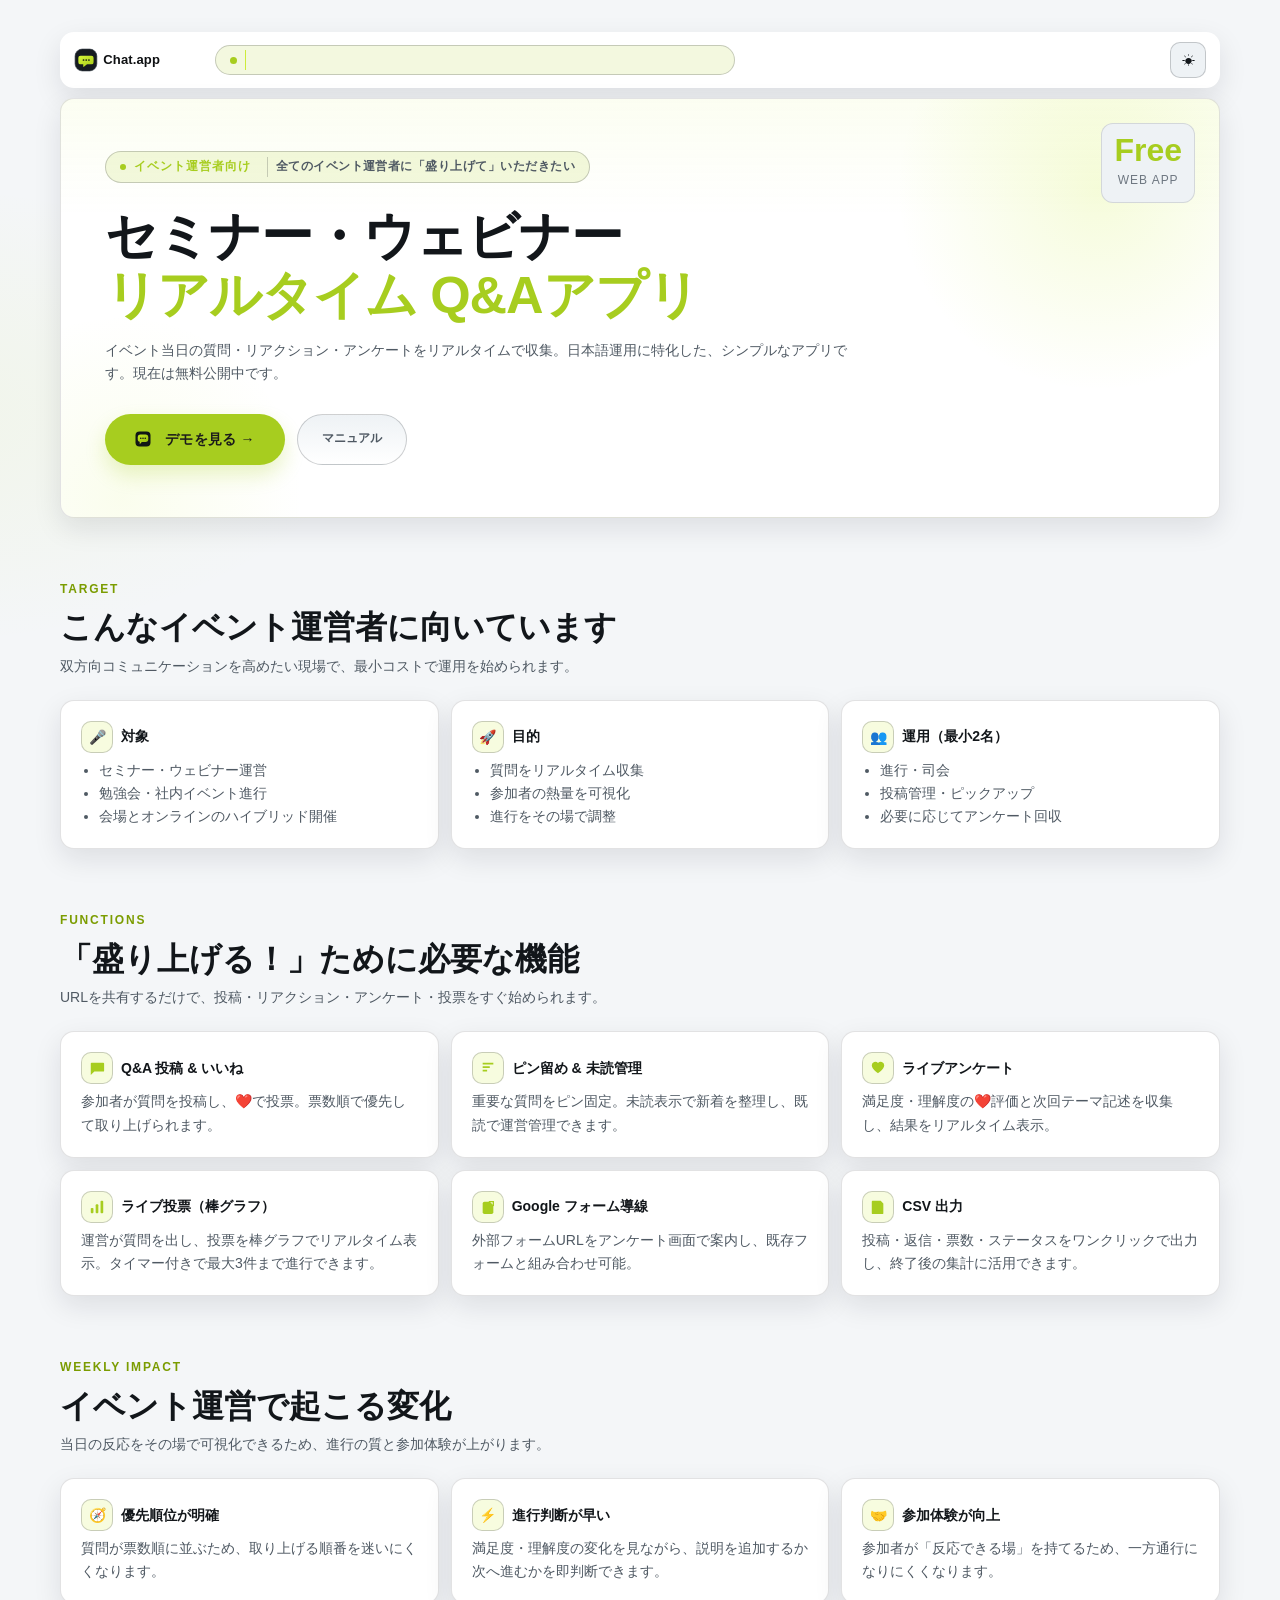
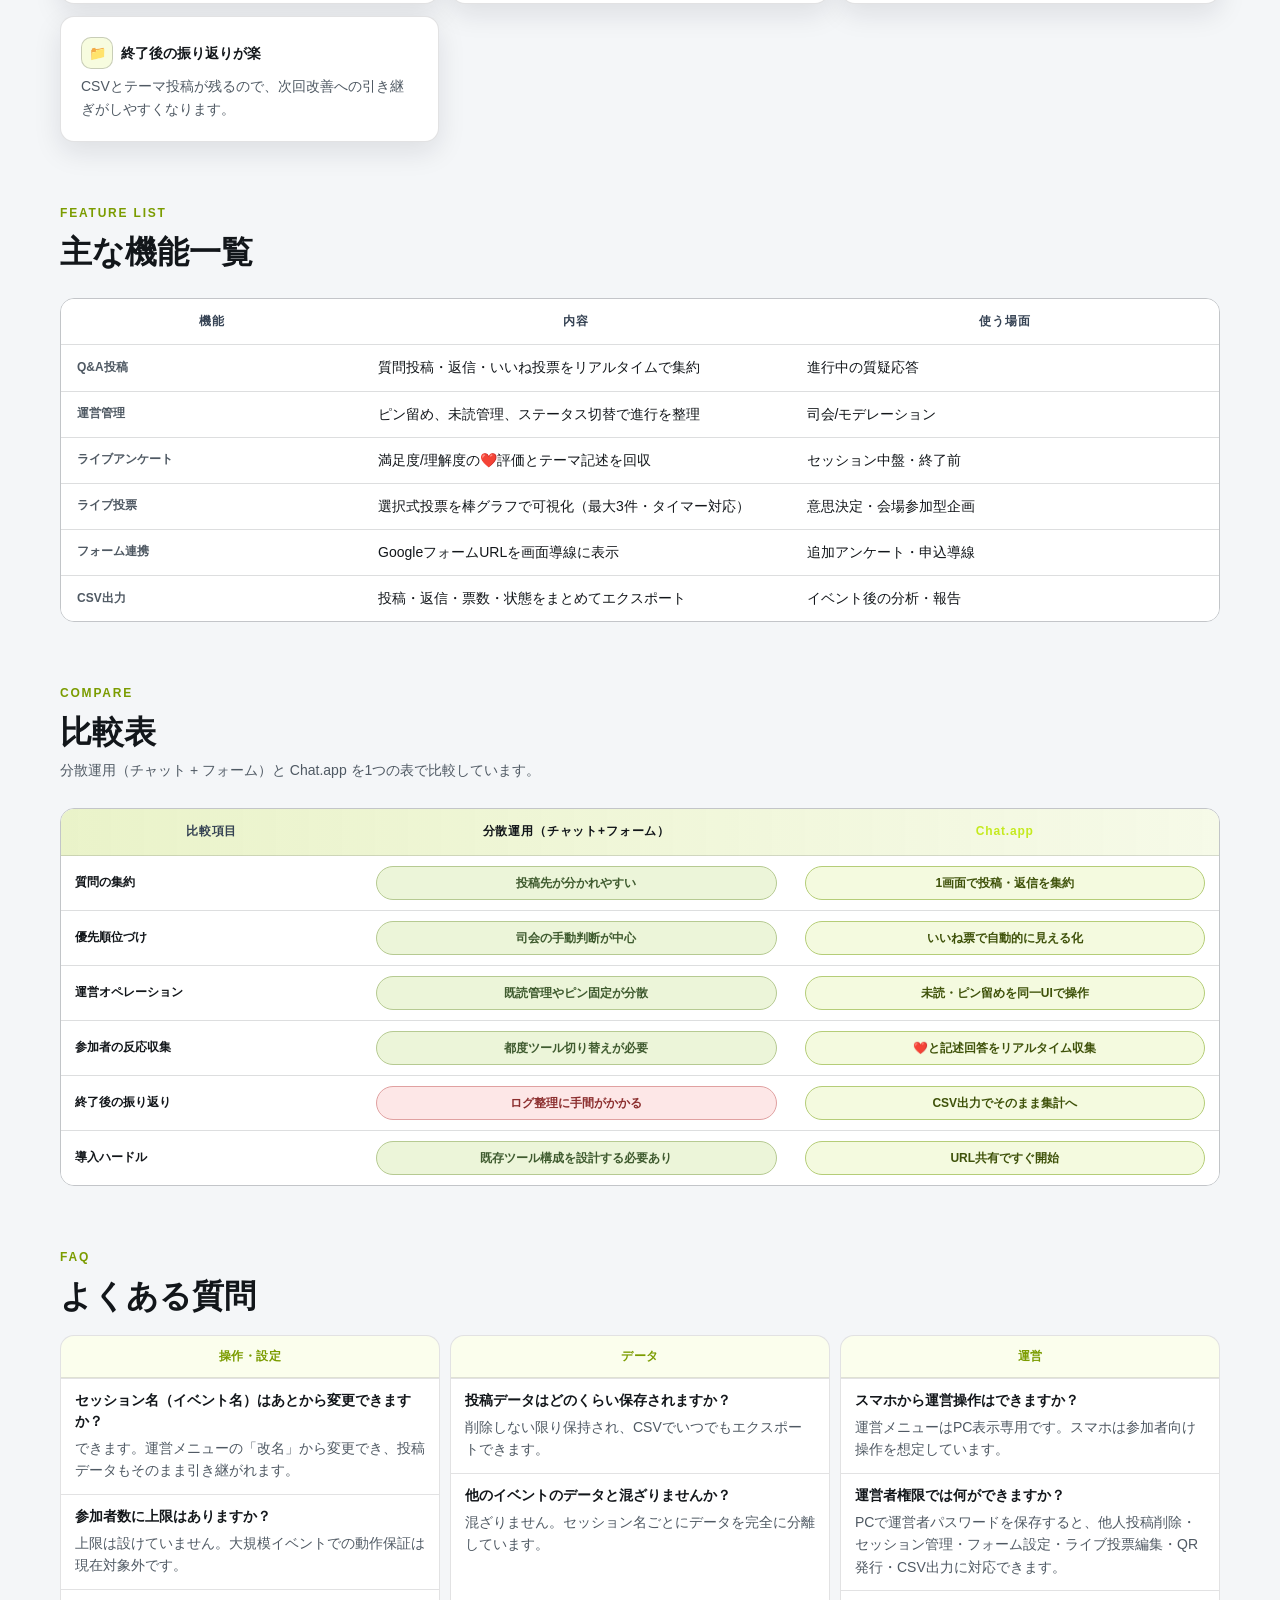
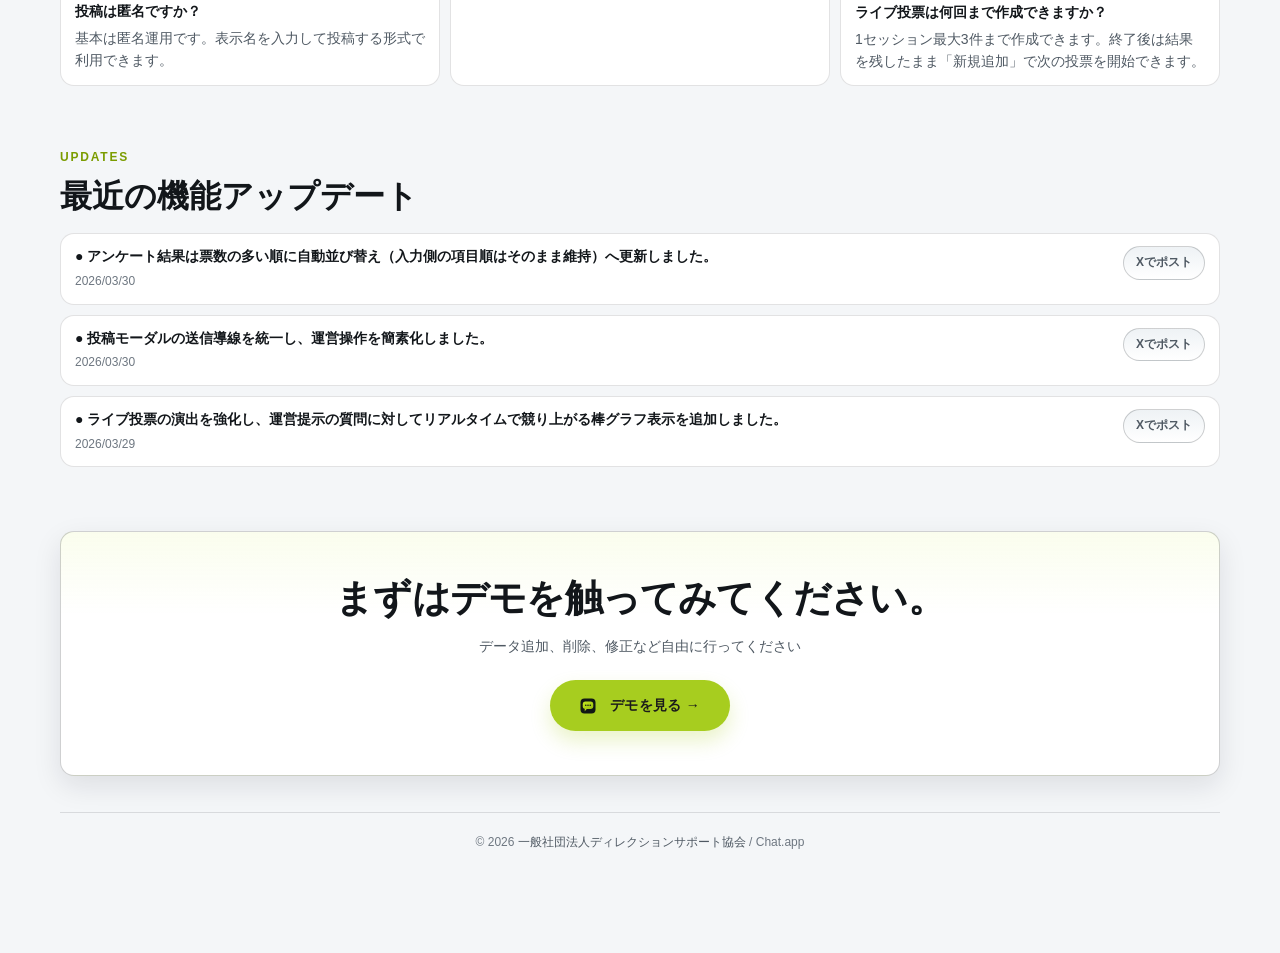
==== commit 9143a26f: "lp: align chat lp structure and css with mng" ====
--- a/lp/index.html
+++ b/lp/index.html
@@ -33,38 +33,65 @@
 <meta name="llms-summary" content="Chat.appはセミナー/ウェビナー向けのリアルタイムQ&Aアプリ。質問投稿、投票、アンケート、CSV出力をシンプルに運用できます。">
 <link rel="alternate" type="text/plain" href="/chat/lp/llms.txt" title="LLMs Summary">
 <script type="application/ld+json">
-{"@context":"https://schema.org","@graph": [
- {"@type":"SoftwareApplication","name":"Chat.app","applicationCategory":"BusinessApplication","operatingSystem":"Web","url":"https://drsp.cc/chat/lp/","description":"セミナー・ウェビナー向けのリアルタイムQ&Aアプリ。質問、リアクション、アンケート、ライブ投票を一元管理。","offers": {"@type":"Offer","price":"0","priceCurrency":"JPY"
- }
- },
- {"@type":"FAQPage","mainEntity": [
- {"@type":"Question","name":"セッション名（イベント名）はあとから変更できますか？","acceptedAnswer": {"@type":"Answer","text":"できます。運営メニューの「改名」から変更でき、投稿データもそのまま引き継がれます。"
- }
- },
- {"@type":"Question","name":"投稿データはどのくらい保存されますか？","acceptedAnswer": {"@type":"Answer","text":"削除しない限り保持され、CSVでいつでもエクスポートできます。"
- }
- },
- {"@type":"Question","name":"スマホから運営操作はできますか？","acceptedAnswer": {"@type":"Answer","text":"運営メニューはPC表示専用です。スマホは参加者向け操作を想定しています。"
- }
- }
- ]
- }
- ]
+{
+  "@context": "https://schema.org",
+  "@graph": [
+    {
+      "@type": "SoftwareApplication",
+      "name": "Chat.app",
+      "applicationCategory": "BusinessApplication",
+      "operatingSystem": "Web",
+      "url": "https://drsp.cc/chat/lp/",
+      "description": "セミナー・ウェビナー向けのリアルタイムQ&Aアプリ。質問、リアクション、アンケート、ライブ投票を一元管理。",
+      "offers": {
+        "@type": "Offer",
+        "price": "0",
+        "priceCurrency": "JPY"
+      }
+    },
+    {
+      "@type": "FAQPage",
+      "mainEntity": [
+        {
+          "@type": "Question",
+          "name": "セッション名（イベント名）はあとから変更できますか？",
+          "acceptedAnswer": {
+            "@type": "Answer",
+            "text": "できます。運営メニューの「改名」から変更でき、投稿データもそのまま引き継がれます。"
+          }
+        },
+        {
+          "@type": "Question",
+          "name": "投稿データはどのくらい保存されますか？",
+          "acceptedAnswer": {
+            "@type": "Answer",
+            "text": "削除しない限り保持され、CSVでいつでもエクスポートできます。"
+          }
+        },
+        {
+          "@type": "Question",
+          "name": "スマホから運営操作はできますか？",
+          "acceptedAnswer": {
+            "@type": "Answer",
+            "text": "運営メニューはPC表示専用です。スマホは参加者向け操作を想定しています。"
+          }
+        }
+      ]
+    }
+  ]
 }
 </script>
 <style>
-/* inlined from ./index.page.css?v=20260329a */
-*{box-sizing:border-box;margin:0;padding:0}:root{--dk:#0f1410;--dk2:#171b14;--dk3:#1e2419;--dk4:#252c20;--ac:#c5ea1f;--ac2:#90b900;--ac3:#edf8bc;--ac4:rgba(197,234,31,0.12);--tx:#f0f4e8;--tx2:#9aab84;--tx3:#5a6850;--bdr:rgba(197,234,31,0.14);--bdr2:rgba(197,234,31,0.28);--red:#e84a5f;--topbar-bg:#121814;--topbar-line:rgba(197,234,31,0.24);--topbar-shadow:0 8px 24px rgba(0,0,0,.28);--fs-s:12px;--fs-m:14px;--fs-l:14px;--font-xl:16px;--font-2xl:16px;--font-3xl:16px;--radius-xs:8px;--radius-sm:10px;--radius-md:12px;--radius-lg:14px;--radius-pill:999px;--shadow:0 10px 26px rgba(10,14,20,.18);--shadow-strong:0 18px 46px rgba(10,14,20,.24)}body[data-theme=light]{--dk:#f4f6f8;--dk2:#ffffff;--dk3:#eef2f5;--dk4:#e7ecef;--ac:#a7cd1f;--ac2:#7b9c00;--ac3:#f0f8c7;--ac4:rgba(167,205,31,0.14);--tx:#12161a;--tx2:#4f5963;--tx3:#6e7781;--bdr:rgba(18,22,26,0.12);--bdr2:rgba(18,22,26,0.2);--red:#d34a56;--topbar-bg:#ffffff;--topbar-line:rgba(18,22,26,0.16);--topbar-shadow:0 6px 18px rgba(18,22,26,.10)}body{font-family:"Noto Sans JP","Hiragino Sans","Yu Gothic",sans-serif;font-size:var(--fs-m);background:var(--dk);color:var(--tx);line-height:1.6;-webkit-text-size-adjust:100%;overflow-x:hidden}html{overflow-x:hidden}a{color:inherit;text-decoration:none}.w{max-width:1200px;margin:0 auto;padding:0 20px 100px}.topbar{background:var(--topbar-bg);box-shadow:var(--topbar-shadow);border-radius:var(--radius-lg);padding:10px 14px;display:flex;align-items:center;gap:10px}.theme-toggle{margin-left:auto;border:1px solid var(--topbar-line);background:var(--dk3);color:var(--tx);width:36px;height:36px;border-radius:var(--radius-sm);display:inline-flex;align-items:center;justify-content:center;font-size:var(--fs-m);cursor:pointer}.theme-toggle:hover{border-color:var(--ac2)}.topbar-logo{display:flex;align-items:center;color:var(--tx)}.topbar-logo img{display:block;height:24px;width:auto}.topbar-logo-mark{width:22px;height:22px;border-radius:6px;background:var(--ac);display:flex;align-items:center;justify-content:center;flex-shrink:0}.topbar-logo-mark svg{width:12px;height:12px;fill:var(--dk)}.topbar-session{background:var(--ac4);border:1px solid var(--bdr2);border-radius:var(--radius-pill);padding:6px 14px;font-size:var(--fs-s);color:var(--tx);display:flex;align-items:center;gap:8px;flex:0 0 min(520px,56vw);max-width:min(520px,56vw)}.topbar-session-dot{width:7px;height:7px;border-radius:50%;background:var(--ac);flex-shrink:0}.topbar-session-name{display:inline-block;max-width:0;overflow:hidden;white-space:nowrap;border-right:1px solid rgba(197,234,31,.85);animation:eventTyping 6.4s steps(24,end) infinite,caretBlink .8s step-end infinite;font-weight:700}@keyframes eventTyping{0%,12%{max-width:0}42%,72%{max-width:100%}100%{max-width:0}}@keyframes caretBlink{50%{border-color:transparent}}@keyframes heroEyebrowMarquee{0%{transform:translateX(0)}100%{transform:translateX(-100%)}}.hero-stack{margin-top:32px;display:grid;gap:10px}.hero-stack>.hero,.hero-stack>.topbar{width:100%}.hero{background:var(--dk2);border:1px solid var(--bdr);border-radius:var(--radius-lg);padding:56px 48px 52px;position:relative;overflow:hidden}.hero-glow{position:absolute;right:-80px;top:-120px;width:420px;height:420px;border-radius:50%;background:radial-gradient(circle,rgba(197,234,31,.09) 0,transparent 68%);pointer-events:none}.hero-free,.beta{position:absolute;right:24px;top:24px;background:var(--dk3);border:1px solid var(--bdr);border-radius:var(--radius-md);padding:10px 14px;text-align:center;z-index:2;box-shadow:0 8px 20px rgba(0,0,0,.22)}.hero-free-num,.beta b{display:block;font-size:32px;font-weight:700;color:var(--ac);line-height:1}.hero-free-label,.beta span{font-size:var(--fs-s);color:var(--tx3);margin-top:4px;letter-spacing:.08em;text-transform:uppercase}.hero-eyebrow,.eyebrow{display:inline-flex;align-items:center;gap:7px;background:var(--ac4);border:1px solid var(--bdr2);color:var(--ac);border-radius:var(--radius-pill);padding:5px 14px;font-size:var(--fs-s);font-weight:700;letter-spacing:.1em;text-transform:uppercase;margin-bottom:24px}.hero-eyebrow-dot,.eyebrow-dot{width:6px;height:6px;border-radius:50%;background:var(--ac)}.hero-eyebrow-main,.eyebrow-main{display:inline-block;min-width:0}.hero-eyebrow-meta,.eyebrow-meta{display:inline-flex;align-items:center;gap:6px;margin-left:8px;padding-left:8px;border-left:1px solid var(--bdr2);font-size:var(--fs-s);letter-spacing:.04em;text-transform:none;color:var(--tx2)}.hero-eyebrow-meta-marquee{display:inline-block;white-space:nowrap}h1{font-size:clamp(30px,5.4vw,52px);font-weight:700;line-height:1.14;letter-spacing:-.02em;position:relative;z-index:2;overflow-wrap:anywhere;word-break:break-word}h1 em{font-style:normal;color:var(--ac)}.h1-line{display:block}.hero-sub{margin-top:18px;font-size:var(--fs-l);color:var(--tx2);max-width:100%;line-height:1.7;position:relative}.hero-actions,.actions{margin-top:34px;display:flex;justify-content:flex-start;align-items:center;gap:12px;flex-wrap:wrap;position:relative;z-index:2}.btn-icon{width:16px;height:16px;display:inline-block;object-fit:contain;vertical-align:-2px;margin-right:6px}.btn-primary{display:inline-flex;align-items:center;justify-content:center;gap:8px;background:var(--ac);color:var(--dk);font-family:inherit;font-weight:700;font-size:var(--fs-m);border:none;border-radius:var(--radius-pill);padding:14px 30px;min-height:42px;letter-spacing:.02em;cursor:pointer}.btn-primary:hover{background:#b3d800}.btn-ghost{display:inline-flex;align-items:center;justify-content:center;gap:6px;border:1px solid var(--bdr2);color:var(--tx);font-family:inherit;font-size:var(--fs-s);font-weight:700;border-radius:var(--radius-pill);padding:13px 24px;min-height:42px;background:linear-gradient(180deg,var(--dk3),var(--dk2))}.btn-ghost:hover{border-color:var(--ac);color:var(--tx);transform:translateY(-1px)}.btn-ghost:focus-visible,.btn-primary:focus-visible,.theme-toggle:focus-visible{outline:2px solid var(--ac2);outline-offset:2px}.btn-ghost:disabled,.btn-ghost[aria-disabled=true],.btn-primary:disabled,.btn-primary[aria-disabled=true]{opacity:.55;cursor:not-allowed;box-shadow:none}.sec{margin-top:64px}.sec-label{font-size:var(--fs-s);font-weight:700;letter-spacing:.15em;text-transform:uppercase;color:var(--ac2);margin-bottom:10px}.sec-title{font-size:clamp(22px,3.8vw,32px);font-weight:700;letter-spacing:-.02em;line-height:1.2}.sec-sub{margin-top:10px;font-size:var(--fs-m);color:var(--tx2)}.grid{display:grid;grid-template-columns:repeat(3,minmax(0,1fr));gap:12px;margin-top:22px}.card{background:var(--dk2);border:1px solid var(--bdr);border-radius:var(--radius-lg);padding:20px;box-shadow:var(--shadow);transition:border-color .18s ease,transform .18s ease}.card:hover{border-color:var(--bdr2);transform:translateY(-1px)}.feat-icon{width:36px;height:36px;border-radius:var(--radius-sm);background:var(--ac4);display:flex;align-items:center;justify-content:center;margin-bottom:14px}.feat-icon svg{width:18px;height:18px;fill:var(--ac)}.feat-title{font-size:var(--fs-m);font-weight:700;margin-bottom:6px;color:var(--tx)}.feat-desc{font-size:var(--fs-s);color:var(--tx2);line-height:1.55}.trust-note{margin-top:14px;padding:10px 12px;border:1px solid var(--bdr);border-radius:var(--radius-sm);background:rgba(197,234,31,.06);font-size:var(--fs-s);color:var(--tx2)}.mockup-wrap{background:var(--dk3);border:1px solid var(--bdr);border-radius:var(--radius-lg);box-shadow:var(--shadow);padding:16px;margin-top:26px;overflow:hidden}.mock-split{--mock-device-h:560px;display:grid;grid-template-columns:minmax(0,1fr) 328px;gap:12px;align-items:stretch}.mock-col{min-width:0;display:flex;flex-direction:column;overflow:hidden}.mock-label{font-size:var(--fs-s);color:var(--tx2);margin:0 0 8px 2px}.mock-col>.mock-q{height:100%;display:flex;flex-direction:column;gap:8px}.app-frame{height:100%;display:flex;flex-direction:column;background:var(--dk2);border:1px solid var(--bdr);border-radius:var(--radius-md);overflow:hidden}.app-frame-pc{border-radius:0 0 12px 12px;border-top:none}.frame-chrome-pc{height:30px;display:flex;align-items:center;gap:6px;padding:0 10px;background:var(--dk4);border:1px solid var(--bdr);border-bottom:none;border-radius:12px 12px 0 0}.frame-dot{width:8px;height:8px;border-radius:50%;display:inline-block}.frame-dot.r{background:#ff6b6b}.frame-dot.y{background:#ffd166}.frame-dot.g{background:#8ac926}.frame-url{margin-left:8px;font-size:var(--fs-s);color:var(--tx3);white-space:nowrap;overflow:hidden;text-overflow:ellipsis}.mock-col:first-child .app-frame-pc{min-height:560px}.phone-shell{background:var(--dk4);border:1px solid var(--bdr2);border-radius:24px;padding:0;box-shadow:inset 0 0 0 1px rgba(255,255,255,.03);display:flex;flex-direction:column;overflow:hidden}.phone-notch{width:96px;height:16px;border-radius:var(--radius-pill);background:#0a0e0b;margin:7px auto;border:1px solid rgba(255,255,255,.04)}.app-frame-mobile{border-radius:14px}.phone-home{width:90px;height:4px;border-radius:var(--radius-pill);background:rgba(255,255,255,.22);margin:10px auto 0}.frame-chrome-pc+.app-frame-pc{height:calc(var(--mock-device-h) - 30px);min-height:0}.phone-shell{height:var(--mock-device-h)}.phone-shell .app-frame-mobile{height:calc(var(--mock-device-h) - 30px);flex:0 0 auto}.phone-shell .app-frame-mobile{min-height:0}.mock-col:first-child .app-frame-pc{min-height:0}.app-frame-head{display:flex;align-items:center;justify-content:space-between;gap:8px;padding:10px 12px;background:var(--dk3);border-bottom:1px solid var(--bdr)}.app-frame-title{font-size:var(--fs-s);font-weight:700;color:var(--tx)}.app-frame-badge{font-size:var(--fs-s);color:var(--tx2);border:1px solid var(--bdr);border-radius:var(--radius-pill);padding:2px 8px}.app-frame-body{flex:1;min-height:0;padding:10px;display:flex;flex-direction:column;gap:8px;overflow:hidden}.app-panel{background:var(--dk3);border:1px solid var(--bdr);border-radius:var(--radius-sm);padding:8px}.app-row{display:flex;justify-content:space-between;align-items:center;gap:8px;font-size:var(--fs-s);color:var(--tx2);margin-bottom:6px}.app-row:last-child{margin-bottom:0}.app-footer{min-height:30px;padding:6px 10px;border-top:1px solid var(--bdr);font-size:var(--fs-s);line-height:1.2;color:var(--tx3);background:rgba(0,0,0,.16);display:flex;align-items:center;white-space:nowrap;overflow:hidden;text-overflow:ellipsis}.app-panel.fill{flex:1;min-height:120px;display:flex;flex-direction:column;justify-content:flex-start;gap:6px}.app-fill-title{font-size:var(--fs-s);font-weight:700;color:var(--tx2);margin-bottom:6px}.app-fill-line{height:7px;border-radius:var(--radius-pill);background:rgba(197,234,31,.12);margin-bottom:6px}.app-fill-line.w1{width:92%}.app-fill-line.w2{width:78%}.app-fill-line.w3{width:86%}.app-fill-line.w4{width:66%}.app-fill-line.w5{width:74%}.app-fill-line.w6{width:58%}.mock-q{background:var(--dk2);border:1px solid var(--bdr);border-radius:var(--radius-md);padding:16px 18px;margin-bottom:10px}.mock-q:last-child{margin-bottom:0}.mock-chips{display:flex;align-items:center;gap:6px;margin-bottom:10px}.mock-chip{display:inline-block;border-radius:var(--radius-pill);padding:3px 10px;font-size:var(--fs-s);font-weight:700}.chip-unread{background:var(--ac4);color:var(--ac);border:1px solid var(--bdr2)}.chip-pin{background:rgba(197,234,31,.07);color:var(--ac2);border:1px solid var(--bdr)}.mock-author{font-size:var(--fs-s);color:var(--tx3)}.mock-q-text{font-size:var(--font-xl);font-weight:700;color:var(--tx);margin-bottom:10px}.mock-replies{display:grid;grid-template-columns:repeat(3,1fr);gap:8px;margin-bottom:12px}.mock-reply{background:var(--dk4);border-radius:var(--radius-sm);padding:10px 12px}.mock-reply-text{font-size:var(--fs-s);color:var(--tx);margin-bottom:4px;line-height:1.4}.mock-reply-meta{font-size:var(--fs-s);color:var(--tx3)}.mock-reply-heart{font-size:var(--fs-s);font-weight:700;color:var(--red);margin-top:6px}.mock-actions{display:flex;justify-content:space-between;align-items:center}.mock-btns{display:flex;gap:8px}.mock-btn{background:var(--dk3);border:1px solid var(--bdr);border-radius:var(--radius-pill);padding:5px 13px;font-size:var(--fs-s);color:var(--tx2)}.mock-heart{background:var(--dk3);border:1px solid var(--bdr);border-radius:var(--radius-pill);padding:7px 16px;font-size:var(--fs-m);font-weight:900;color:var(--red)}.mock-q-dim{opacity:.55}.compare-scroll{overflow-x:auto;border-radius:var(--radius-lg);border:1px solid var(--bdr);box-shadow:var(--shadow);margin-top:26px}table{width:100%;border-collapse:collapse;font-size:var(--fs-m);min-width:500px}thead tr{background:var(--dk3)}thead th{padding:13px 16px;text-align:left;font-size:var(--fs-s);font-weight:700;letter-spacing:.07em;text-transform:none;color:var(--tx2)}thead th.th-chat{color:var(--ac)}thead th:first-child{border-radius:13px 0 0 0}thead th:last-child{border-radius:0 13px 0 0}tbody tr{border-top:1px solid var(--bdr)}tbody tr:hover{background:rgba(197,234,31,.03)}td{padding:11px 16px;vertical-align:middle}td:first-child{font-size:var(--fs-s);font-weight:700;color:var(--tx2)}.chip{display:inline-flex;align-items:center;border-radius:var(--radius-pill);padding:3px 10px;font-size:var(--fs-s);font-weight:700;white-space:nowrap}.c-win{background:var(--ac4);color:var(--ac);border:1px solid var(--bdr2)}.c-ok{background:rgba(255,255,255,.06);color:var(--tx2);border:1px solid var(--bdr)}.c-mid{background:rgba(197,160,0,.12);color:#c9a800;border:1px solid rgba(197,160,0,.25)}.c-no{background:rgba(255,255,255,.04);color:var(--tx3);border:1px solid var(--bdr)}td.hl{background:rgba(197,234,31,.04)}tfoot td{background:var(--dk3);font-size:var(--fs-s);color:var(--tx3);padding:8px 16px;font-style:italic;border-top:1px solid var(--bdr)}.device-compare table{min-width:0;table-layout:fixed}.device-compare td,.device-compare th{word-break:break-word;overflow-wrap:anywhere;vertical-align:top}.device-compare .chip{white-space:normal;line-height:1.4}.faq-list{margin-top:20px;display:grid;grid-template-columns:repeat(3,minmax(0,1fr));gap:10px;align-items:stretch}.faq-item{background:var(--dk2);border:1px solid var(--bdr);border-radius:var(--radius-lg);overflow:hidden}.faq-cat{padding:11px 14px 10px;font-size:var(--fs-s);font-weight:700;color:var(--ac2);letter-spacing:.04em;background:rgba(197,234,31,.05);border-bottom:1px solid var(--bdr)}.faq-row{padding:11px 14px 12px;border-top:1px solid var(--bdr)}.faq-row:first-of-type{border-top:none}.faq-q{font-size:var(--fs-s);font-weight:700;color:var(--tx);line-height:1.5}.faq-a{margin-top:5px;font-size:var(--fs-s);color:var(--tx2);line-height:1.6}.sum-grid{display:grid;grid-template-columns:1fr 1fr;gap:14px;margin-top:26px}.sum-card{border-radius:var(--radius-lg);padding:26px 22px}.sum-chat{background:var(--dk2);border:1px solid var(--bdr2)}.sum-other{background:var(--dk3);border:1px solid var(--bdr)}.sum-head{font-size:var(--fs-s);font-weight:700;letter-spacing:.04em;text-transform:none;margin-bottom:16px;padding-bottom:12px;border-bottom:1px solid var(--bdr)}.sum-chat .sum-head{color:var(--ac)}.sum-other .sum-head{color:var(--tx3)}.sum-item{display:flex;align-items:flex-start;gap:9px;margin-bottom:10px;font-size:var(--fs-m);line-height:1.55}.sum-dot{width:5px;height:5px;border-radius:50%;margin-top:6px;flex-shrink:0}.sum-chat .sum-dot{background:var(--ac)}.sum-chat .sum-item{color:var(--tx)}.sum-other .sum-dot{background:var(--tx3)}.sum-other .sum-item{color:var(--tx2)}.faq-item:hover,.sum-card:hover{border-color:var(--bdr2);box-shadow:var(--shadow-strong)}.cta{margin-top:64px;background:var(--dk2);border:1px solid var(--bdr2);border-radius:var(--radius-lg);padding:52px 48px;text-align:center;position:relative;overflow:hidden}.cta-glow{position:absolute;left:50%;top:-100px;transform:translateX(-50%);width:560px;height:360px;border-radius:50%;background:radial-gradient(circle,rgba(197,234,31,.07) 0,transparent 70%);pointer-events:none}.cta h2{font-size:clamp(24px,4vw,38px);font-weight:700;letter-spacing:-.02em;line-height:1.18;position:relative}.cta h2 em{font-style:normal;color:var(--ac)}.cta p{margin-top:14px;font-size:var(--fs-m);color:var(--tx2);position:relative}.cta .actions{margin-top:22px;display:flex;justify-content:center;align-items:center;gap:12px;flex-wrap:wrap;position:relative}.cta-manual{margin-top:10px;font-size:var(--fs-s);color:var(--tx2)}.cta-manual a{color:var(--tx2);text-decoration:none;border-bottom:1px solid rgba(154,171,132,.5)}.cta-manual a:hover{color:var(--tx);border-bottom-color:var(--tx2)}.footer{margin-top:48px;text-align:center;font-size:var(--fs-s);color:var(--tx3);padding-bottom:24px;border-top:1px solid var(--bdr);padding-top:24px}.footer a{color:var(--tx2);text-decoration:none}@media(max-width:980px){.grid{grid-template-columns:1fr 1fr}}@media(max-width:760px){.faq-list{grid-template-columns:1fr}.app-footer{min-height:28px;padding:5px 8px}.mock-col:first-child .app-frame-pc{min-height:auto;height:auto}.phone-shell{height:auto}.frame-url{font-size:var(--fs-s)}.phone-shell{padding:8px 8px 12px;border-radius:20px}.phone-notch{width:82px;height:14px;margin-bottom:6px}.w{padding:8px 14px 84px}.hero-stack{gap:10px}.topbar{padding:8px 10px;border-radius:14px;gap:8px;border:1px solid var(--bdr);background:linear-gradient(180deg,rgba(255,255,255,.02),rgba(0,0,0,.08))}.topbar-logo img{height:22px}.topbar-session{min-width:0;max-width:none;flex:1;padding:6px 10px;border-color:var(--bdr2)}.topbar-session-name{display:block;max-width:100%;overflow:hidden;text-overflow:ellipsis;white-space:nowrap;border-right:none;animation:none;font-size:var(--fs-s);font-weight:700}.theme-toggle{margin-left:0;flex:0 0 auto;width:32px;height:32px;font-size:var(--fs-m)}.hero{padding:30px 18px 34px;border-radius:18px;background:linear-gradient(180deg,rgba(197,234,31,.04),rgba(0,0,0,.02) 26%,transparent 100%)}.hero-eyebrow,.eyebrow{padding:6px 10px;gap:6px;flex-wrap:nowrap;margin-bottom:14px;max-width:100%;overflow:hidden}.hero-eyebrow-main,.eyebrow-main{flex:0 0 auto;max-width:none;font-size:var(--fs-s);letter-spacing:.03em;white-space:nowrap;overflow:visible;text-overflow:clip}.hero-eyebrow-meta,.eyebrow-meta{flex:1 1 auto;min-width:0;margin-left:6px;padding-left:6px;border-left:1px solid var(--bdr2);font-size:var(--fs-s);white-space:nowrap;overflow:hidden;text-overflow:clip}.hero-eyebrow-meta-marquee{padding-left:100%;animation:heroEyebrowMarquee 12s linear infinite}.h1-line1,.h1-line2,.h1-line3{white-space:normal}.hero-sub{font-size:var(--fs-m);line-height:1.58;margin-top:12px;overflow-wrap:anywhere;word-break:break-word}.hero-actions,.actions{margin-top:22px;justify-content:flex-start}.cta,.hero,.mockup-wrap,.sec,.topbar{max-width:100%;overflow-x:clip}.btn-primary{max-width:100%;white-space:normal;text-align:center;padding:13px 24px;box-shadow:0 8px 18px rgba(149,183,11,.24)}.sec{margin-top:52px}.mock-split{grid-template-columns:1fr}.device-compare table{font-size:var(--fs-s)}.device-compare td,.device-compare th{padding:9px 10px}.hero-free,.beta{display:none}.sum-grid{grid-template-columns:1fr}.cta{padding:36px 20px}.mock-replies{grid-template-columns:1fr}.grid{grid-template-columns:1fr}}@media(max-width:430px){.hero{padding:28px 16px 32px}}@media(max-width:400px){.grid{grid-template-columns:1fr}}@media(max-width:390px){h1{font-size:clamp(24px,7vw,32px);line-height:1.2}.h1-line1,.h1-line2,.h1-line3{white-space:normal}.card{padding:16px}}@media(max-width:900px){.sum-grid{grid-template-columns:1fr}}
-
+*{box-sizing:border-box;margin:0;padding:0}:root{--dk:#0f1410;--dk2:#171b14;--dk3:#1e2419;--dk4:#252c20;--ac:#c5ea1f;--ac2:#90b900;--ac3:#edf8bc;--ac4:rgba(197,234,31,.12);--tx:#f0f4e8;--tx2:#9aab84;--tx3:#5a6850;--bdr:rgba(197,234,31,.14);--bdr2:rgba(197,234,31,.28);--good:#39ba84;--bad:#e84a5f;--sp:#6ea03a;--app:var(--ac);--shadow:0 14px 34px rgba(0,0,0,.28);--fs-s:12px;--fs-m:14px;--fs-l:14px}body[data-theme=light]{--dk:#f4f6f8;--dk2:#ffffff;--dk3:#eef2f5;--dk4:#e7ecef;--ac:#a7cd1f;--ac2:#7b9c00;--ac3:#f0f8c7;--ac4:rgba(167,205,31,.14);--tx:#12161a;--tx2:#4f5963;--tx3:#6e7781;--bdr:rgba(18,22,26,.12);--bdr2:rgba(18,22,26,.2);--shadow:0 10px 28px rgba(17,24,39,.10)}body,html{overflow-x:hidden}body{font-family:"Noto Sans JP","Hiragino Sans","Yu Gothic",sans-serif;background:radial-gradient(1200px 520px at 96% -10%,rgba(197,234,31,.1),transparent 52%),radial-gradient(900px 420px at -10% 10%,rgba(197,234,31,.07),transparent 56%),var(--dk);color:var(--tx);line-height:1.65;-webkit-text-size-adjust:100%}canvas,img,svg,video{max-width:100%;height:auto}a{color:inherit;text-decoration:none}.w{max-width:1200px;margin:0 auto;padding:0 20px 100px}.hero-stack{margin-top:32px;display:grid;gap:10px}.hero-stack>.hero,.hero-stack>.topbar{width:100%}.actions,.card,.compare-scroll,.cta,.faq-list,.grid,.hero,.hero-stack,.topbar-session,.topbar,.w{min-width:0}.topbar{background:var(--dk2);box-shadow:var(--shadow);border-radius:14px;padding:10px 14px;display:flex;align-items:center;gap:10px;backdrop-filter:blur(6px)}.topbar-logo{display:flex;align-items:center;color:var(--tx)}.topbar-logo img{display:block;height:24px;width:auto}.topbar-session{margin-left:6px;min-width:0;background:var(--ac4);border:1px solid var(--bdr2);border-radius:999px;padding:6px 14px;font-size:var(--fs-s);color:var(--tx);display:flex;align-items:center;gap:8px;height:30px;flex:0 0 min(520px,56vw);max-width:min(520px,56vw)}.topbar-session-dot{width:7px;height:7px;border-radius:50%;background:var(--ac);flex-shrink:0}.topbar-session-name{display:inline-block;max-width:0;overflow:hidden;white-space:nowrap;border-right:1px solid rgba(197,234,31,.85);animation:eventTyping 6.4s steps(24,end) infinite,caretBlink .8s step-end infinite;font-weight:700}@keyframes eventTyping{0%,12%{max-width:0}42%,72%{max-width:100%}100%{max-width:0}}@keyframes caretBlink{50%{border-color:transparent}}@keyframes heroEyebrowMarquee{0%{transform:translateX(0)}100%{transform:translateX(-100%)}}.theme-toggle{margin-left:auto;border:1px solid var(--bdr2);background:var(--dk3);color:var(--tx);width:36px;height:36px;border-radius:10px;cursor:pointer;transition:.18s}.theme-toggle:hover{transform:translateY(-1px);border-color:var(--ac2)}.hero{background:linear-gradient(180deg,rgba(197,234,31,.06),transparent 28%),var(--dk2);border:1px solid var(--bdr);border-radius:14px;padding:52px 44px;position:relative;overflow:hidden;box-shadow:var(--shadow)}.hero:after{content:'';position:absolute;right:-90px;top:-120px;width:420px;height:420px;border-radius:50%;background:radial-gradient(circle,rgba(197,234,31,.16),transparent 68%)}.hero:before{content:'';position:absolute;left:-120px;bottom:-160px;width:360px;height:360px;border-radius:50%;background:radial-gradient(circle,rgba(197,234,31,.08),transparent 72%)}.beta{position:absolute;right:24px;top:24px;background:var(--dk3);border:1px solid var(--bdr);border-radius:12px;padding:10px 12px;text-align:center;z-index:2}.hero-free-num,.beta b{display:block;font-size:32px;color:var(--ac);line-height:1}.hero-free-label,.beta span{font-size:var(--fs-s);color:var(--tx3);letter-spacing:.08em;text-transform:uppercase}.eyebrow{display:inline-flex;align-items:center;gap:8px;background:var(--ac4);border:1px solid var(--bdr2);border-radius:999px;padding:5px 14px;margin-bottom:24px;position:relative;z-index:2;font-size:var(--fs-s);font-weight:700;letter-spacing:.1em;text-transform:uppercase}.eyebrow-dot{width:6px;height:6px;border-radius:50%;background:var(--ac)}.eyebrow-main{display:inline-block;min-width:0;font-size:var(--fs-s);font-weight:700;letter-spacing:.08em;color:var(--ac);text-transform:uppercase}.eyebrow-meta{display:inline-flex;align-items:center;gap:6px;margin-left:8px;padding-left:8px;border-left:1px solid var(--bdr2);font-size:var(--fs-s);letter-spacing:.04em;text-transform:none;color:var(--tx2)}.hero-eyebrow-meta-marquee{display:inline-block;white-space:nowrap}h1{font-size:clamp(30px,5.4vw,52px);line-height:1.14;letter-spacing:-.02em;position:relative;z-index:2}h1 em{font-style:normal;color:var(--ac)}.hero-sub{position:relative;z-index:2;margin-top:14px;color:var(--tx2);font-size:var(--fs-l);max-width:760px}.card p,.faq-a,.hero-sub,.sec-sub,.sec-title,td{overflow-wrap:anywhere;word-break:break-word}.actions{margin-top:28px;display:flex;gap:12px;flex-wrap:wrap;position:relative;z-index:2}.btn-icon{width:16px;height:16px;display:inline-block;object-fit:contain;vertical-align:-2px;margin-right:6px}.btn-primary{display:inline-flex;align-items:center;justify-content:center;gap:8px;background:var(--ac);color:#1b1b1b;font-family:inherit;font-weight:700;font-size:var(--fs-m);border:none;border-radius:999px;padding:14px 30px;min-height:42px;letter-spacing:.02em;cursor:pointer;box-shadow:0 10px 20px rgba(167,205,31,.24);transition:.18s}.btn-primary:hover{transform:translateY(-1px);background:#b3d800}.btn-ghost{display:inline-flex;align-items:center;justify-content:center;gap:6px;border:1px solid var(--bdr2);color:var(--tx2);font-family:inherit;font-size:var(--fs-s);font-weight:700;border-radius:999px;padding:13px 24px;min-height:42px;background:linear-gradient(180deg,var(--dk3),var(--dk2));transition:.18s}.btn-ghost:hover{color:var(--tx);border-color:var(--ac2)}.btn-ghost:focus-visible,.btn-primary:focus-visible,.theme-toggle:focus-visible{outline:2px solid var(--ac2);outline-offset:2px}.btn-ghost:disabled,.btn-ghost[aria-disabled=true],.btn-primary:disabled,.btn-primary[aria-disabled=true]{opacity:.55;cursor:not-allowed;box-shadow:none}.sec{margin-top:62px}.sec-label{font-size:var(--fs-s);font-weight:800;letter-spacing:.15em;text-transform:uppercase;color:var(--ac2);margin-bottom:9px}.sec-title{font-size:clamp(22px,3.8vw,32px);font-weight:700;line-height:1.2}.sec-sub{margin-top:8px;color:var(--tx2);font-size:var(--fs-m)}.grid{display:grid;grid-template-columns:repeat(3,minmax(0,1fr));gap:12px;margin-top:22px}.card{background:var(--dk2);border:1px solid var(--bdr);border-radius:14px;padding:20px;box-shadow:var(--shadow);transition:.2s}.card:hover{transform:translateY(-2px);border-color:var(--bdr2)}.card h3{font-size:var(--fs-m);margin-bottom:6px;display:flex;align-items:center;gap:8px}.icon-b{display:inline-flex;align-items:center;justify-content:center;width:32px;height:32px;border-radius:10px;background:rgba(197,234,31,.14);border:1px solid var(--bdr2);line-height:1;flex-shrink:0}.icon-b svg{width:16px;height:16px;fill:var(--ac)}.card li,.card p{font-size:var(--fs-m);color:var(--tx2)}.card ul{padding-left:18px}.compare-scroll{overflow-x:auto;border-radius:14px;border:1px solid var(--bdr);margin-top:26px}table{width:100%;border-collapse:collapse;min-width:500px;font-size:var(--fs-m);background:var(--dk2)}thead tr{background:var(--dk3)}thead th{padding:13px 16px;text-align:left;font-size:var(--fs-s);font-weight:700;letter-spacing:.07em;text-transform:none;color:var(--tx2);border-top:none}thead th:first-child{border-radius:12px 0 0 0}thead th:last-child{border-radius:0 12px 0 0}tbody tr{border-top:1px solid var(--bdr)}tbody tr:hover{background:rgba(197,234,31,.05)}td{padding:11px 16px;vertical-align:middle;text-align:left}td:first-child{font-size:var(--fs-s);font-weight:700;color:var(--tx2)}.th-sp{color:var(--tx)!important;font-weight:800}.th-app{color:var(--app)!important;font-weight:800}.ok{color:var(--good);font-weight:800}.ng{color:var(--bad);font-weight:800}.matrix-table{min-width:620px}.func-table,.matrix-table{table-layout:fixed;min-width:720px}.func-table th,.matrix-table th{text-align:center}.func-table td,.matrix-table td{text-align:left}.func-table td:first-child,.func-table th:first-child,.matrix-table td:first-child,.matrix-table th:first-child{width:26%}.func-table td:nth-child(2),.func-table th:nth-child(2),.matrix-table td:nth-child(2),.matrix-table th:nth-child(2){width:37%}.func-table td:nth-child(3),.func-table th:nth-child(3),.matrix-table td:nth-child(3),.matrix-table th:nth-child(3){width:37%}.func-table thead tr{background:0 0}.func-table tbody tr:hover{background:0 0}.matrix-table thead tr{background:linear-gradient(90deg,rgba(110,160,58,.2),rgba(110,160,58,.08))}.matrix-table td{padding:10px 14px}.matrix-table td:first-child{font-weight:700;color:var(--tx)}.matrix-table th:nth-child(n+2){text-align:center}.matrix-chip{display:inline-flex;align-items:center;justify-content:center;width:100%;min-height:34px;padding:4px 12px;border-radius:999px;font-size:var(--fs-s);font-weight:700;line-height:1.35;border:1px solid transparent;text-align:center;white-space:normal}.mc-sp{background:rgba(110,160,58,.16);border-color:rgba(131,183,72,.35);color:#c9e3a8}.mc-app{background:rgba(197,234,31,.16);border-color:rgba(197,234,31,.42);color:var(--ac3)}.mc-warn{background:rgba(232,74,95,.14);border-color:rgba(232,74,95,.38);color:#ffb8c3}body[data-theme=light] .compare-scroll{border-color:rgba(18,24,33,.22)}body[data-theme=light] .matrix-table thead tr{background:linear-gradient(90deg,rgba(167,205,31,.24),rgba(167,205,31,.1))}body[data-theme=light] thead th{color:#364354}body[data-theme=light] tbody tr{border-top:1px solid rgba(18,24,33,.14)}body[data-theme=light] tbody tr:hover{background:rgba(167,205,31,.1)}body[data-theme=light] .mc-sp{background:#ecf5d9;border-color:#b6ca92;color:#3f5b2f}body[data-theme=light] .mc-app{background:#f4fadf;border-color:#b5cd78;color:#3f520a}body[data-theme=light] .mc-warn{background:#fde7e7;border-color:#e0a1a1;color:#8c2f2f}.faq-list{margin-top:20px;display:grid;grid-template-columns:repeat(3,minmax(0,1fr));gap:10px;align-items:stretch}.faq-item{background:var(--dk2);border:1px solid var(--bdr);border-radius:14px;overflow:hidden}.faq-cat{padding:11px 14px 10px;font-size:var(--fs-s);font-weight:700;color:var(--ac2);letter-spacing:.04em;background:rgba(197,234,31,.08);border-bottom:1px solid var(--bdr);text-align:center}.faq-row{padding:11px 14px 12px;border-top:1px solid var(--bdr)}.faq-row:first-of-type{border-top:none}.faq-q{font-size:var(--fs-m);font-weight:700;color:var(--tx);line-height:1.5}.faq-a{margin-top:5px;font-size:var(--fs-m);color:var(--tx2);line-height:1.6}.cta{margin-top:64px;background:linear-gradient(180deg,rgba(197,234,31,.08),transparent 34%),var(--dk2);border:1px solid var(--bdr2);border-radius:14px;padding:44px;text-align:center;box-shadow:var(--shadow)}.cta h2{font-size:clamp(24px,4vw,38px);font-weight:700;letter-spacing:-.02em;line-height:1.18;position:relative}.cta p{margin-top:14px;font-size:var(--fs-m);color:var(--tx2);position:relative}.cta .actions{justify-content:center;margin-top:22px}.footer{margin-top:36px;padding-top:20px;border-top:1px solid var(--bdr);text-align:center;font-size:var(--fs-s);color:var(--tx3)}.footer a{color:var(--tx2)}@media(max-width:980px){.grid{grid-template-columns:1fr 1fr}}@media(max-width:760px){.w{padding:8px 14px 84px}.hero{padding:34px 18px}.topbar{padding:8px 10px;gap:8px;align-items:center;display:flex;flex-wrap:nowrap}.topbar-logo{flex:0 0 auto}.topbar-logo img{height:22px}.topbar-session{margin-left:0;flex:1;min-width:0;max-width:none;padding:6px 10px;height:28px}.topbar-session-name{display:block;max-width:100%;overflow:hidden;text-overflow:ellipsis;white-space:nowrap;border-right:none;animation:none;font-size:var(--fs-s);font-weight:700}.theme-toggle{flex:0 0 auto;margin-left:0}.eyebrow{padding:6px 10px;gap:6px;flex-wrap:nowrap;margin-bottom:14px;max-width:100%;overflow:hidden}.eyebrow-main{flex:0 0 auto;max-width:none;font-size:var(--fs-s);letter-spacing:.03em;white-space:nowrap;overflow:visible;text-overflow:clip}.eyebrow-meta{flex:1 1 auto;min-width:0;margin-left:6px;padding-left:6px;border-left:1px solid var(--bdr2);font-size:var(--fs-s);white-space:nowrap;overflow:hidden;text-overflow:clip}.hero-eyebrow-meta-marquee{padding-left:100%;animation:heroEyebrowMarquee 12s linear infinite}.grid{grid-template-columns:1fr}.faq-list{grid-template-columns:1fr}.beta{display:none}}@media(max-width:430px){.topbar-session{min-width:0}.topbar{justify-content:space-between}}@media(max-width:390px){.w{padding:8px 12px 72px}.hero{padding:24px 16px}h1{font-size:clamp(24px,7vw,32px);line-height:1.2}.hero-sub{font-size:var(--fs-m);line-height:1.55}.btn-ghost,.btn-primary{padding:10px 16px}.card{padding:16px}.sec{margin-top:52px}}
 </style>
 <style>
-.updates-box{margin-top:64px}
+.updates-box{margin-top:62px}
 .updates-list{margin-top:18px;display:grid;gap:10px}
-.updates-item{background:var(--dk2);border:1px solid var(--bdr);border-radius:var(--radius-lg);padding:12px 14px;display:grid;grid-template-columns:1fr auto;gap:10px;align-items:start}
+.updates-item{background:var(--dk2);border:1px solid var(--bdr);border-radius:14px;padding:12px 14px;display:grid;grid-template-columns:1fr auto;gap:10px;align-items:start}
 .updates-main{min-width:0;display:grid;gap:4px}
 .updates-text{font-size:var(--fs-m);font-weight:700;line-height:1.55;color:var(--tx)}
 .updates-date{font-size:var(--fs-s);color:var(--tx3)}
-.updates-post{display:inline-flex;align-items:center;justify-content:center;min-height:30px;padding:6px 12px;border-radius:var(--radius-pill);border:1px solid var(--bdr2);background:linear-gradient(180deg,var(--dk3),var(--dk2));font-size:var(--fs-s);font-weight:700;color:var(--tx2);white-space:nowrap}
+.updates-post{display:inline-flex;align-items:center;justify-content:center;min-height:30px;padding:6px 12px;border-radius:999px;border:1px solid var(--bdr2);background:linear-gradient(180deg,var(--dk3),var(--dk2));font-size:var(--fs-s);font-weight:700;color:var(--tx2);white-space:nowrap}
 .updates-post:hover{color:var(--tx);border-color:var(--ac2);background:var(--ac4)}
 @media(max-width:760px){.updates-item{grid-template-columns:1fr}.updates-post{justify-self:flex-end}}
 </style>
@@ -72,432 +99,195 @@
 </head>
 <body>
 <div class="w">
-
- <!-- topbar + hero -->
- <div class="hero-stack">
- <div class="topbar">
- <div class="topbar-logo"><img src="../img/logo-chatapp-dark.svg" alt="Chat.app" id="brandLogo"></div>
- <div class="topbar-session">
- <span class="topbar-session-dot"></span>
- <span class="topbar-session-name">あなたのイベント名を入力するとセッションができます</span>
- </div>
- <button class="theme-toggle" id="themeToggle" aria-label="テーマ切替">☾</button>
- </div>
-
- <section class="hero">
- <div class="beta"><b>Free</b><span>Web App</span></div>
- <div class="eyebrow">
- <span class="eyebrow-dot"></span>
- <span class="eyebrow-main">イベント運営者向け</span>
- <span class="eyebrow-meta"><span class="hero-eyebrow-meta-marquee">全てのイベント運営者に「盛り上げて」いただきたい</span></span>
- </div>
- <h1>セミナー・ウェビナー<br><em>リアルタイム Q&amp;Aアプリ</em></h1>
- <p class="hero-sub">イベント当日の質問・リアクション・アンケートをリアルタイムで収集。<br>日本語運用に特化した、シンプルなアプリです。現在は無料公開中です。</p>
- <div class="actions">
- <a class="btn-primary" href="https://drsp.cc/chat/?s=webinar-demo&v=screen" target="_blank" rel="noopener noreferrer"><img class="btn-icon" src="../img/favicon.svg" alt="">デモを見る →</a>
- <a class="btn-ghost" href="https://drsp.cc/chat/manual.html" target="_blank" rel="noopener noreferrer">マニュアル</a>
- </div>
- </section>
- </div>
-
- <!-- target -->
- <section class="sec">
- <div class="sec-label">Target</div>
- <div class="sec-title">こんなイベント運営者に向いています</div>
- <div class="sec-sub">双方向コミュニケーションを高めたい現場で、最小コストで運用を始められます。</div>
- <div class="grid">
- <div class="card">
- <div class="feat-icon">
- <svg viewBox="0 0 18 18"><path d="M2 4h14v2H2zm0 4h10v2H2zm0 4h14v2H2z"/></svg>
- </div>
- <div class="feat-title">セミナー・ウェビナー運営</div>
- <div class="feat-desc">進行中の質問をその場で集め、投票順で取り上げる運営をしたいチーム向け。</div>
- </div>
- <div class="card">
- <div class="feat-icon">
- <svg viewBox="0 0 18 18"><path d="M9 15S2 10.5 2 6a4 4 0 0 1 7-2.6A4 4 0 0 1 16 6c0 4.5-7 9-7 9z"/></svg>
- </div>
- <div class="feat-title">参加者の反応を可視化したい</div>
- <div class="feat-desc">リアクション・アンケート・投票をリアルタイムに見ながら、進行を調整したい現場向け。</div>
- </div>
- <div class="card">
- <div class="feat-icon">
- <svg viewBox="0 0 18 18"><rect x="2" y="2" width="14" height="14" rx="2"/><path d="M5 9h8M5 12h6" stroke="var(--ac)" stroke-width="1.5" fill="none"/></svg>
- </div>
- <div class="feat-title">まず無料で試したい</div>
- <div class="feat-desc">日本語運用に特化したQ&Aを、複雑な設定なしでまず実運用に載せたいチーム向け。</div>
- </div>
- </div>
- </section>
-
- <!-- features -->
- <section class="sec">
- <div class="sec-label">Functions</div>
- <div class="sec-title">「盛り上げる！」ために必要な機能</div>
- <div class="sec-sub">URLを共有するだけで、投稿・リアクション・アンケート・投票をすぐ始められます。</div>
- <div class="grid">
- <div class="card">
- <div class="feat-icon">
- <svg viewBox="0 0 18 18"><path d="M2 3h14a1 1 0 0 1 1 1v8a1 1 0 0 1-1 1H6l-4 4V4a1 1 0 0 1 1-1z"/></svg>
- </div>
- <div class="feat-title">Q&amp;A 投稿 &amp; いいね</div>
- <div class="feat-desc">参加者が質問を投稿し、❤️で投票。票数順で優先して取り上げられます。</div>
- </div>
- <div class="card">
- <div class="feat-icon">
- <svg viewBox="0 0 18 18"><path d="M3 3h12v2H3zm0 4h8v2H3zm0 4h5v2H3z"/></svg>
- </div>
- <div class="feat-title">ピン留め &amp; 未読管理</div>
- <div class="feat-desc">重要な質問をピン固定。未読表示で新着を整理し、既読で運営管理できます。</div>
- </div>
- <div class="card">
- <div class="feat-icon">
- <svg viewBox="0 0 18 18"><path d="M9 15S2 10.5 2 6a4 4 0 0 1 7-2.6A4 4 0 0 1 16 6c0 4.5-7 9-7 9z"/></svg>
- </div>
- <div class="feat-title">ライブアンケート</div>
- <div class="feat-desc">満足度・理解度の❤️評価と次回テーマ記述を収集し、結果をリアルタイム表示。</div>
- </div>
- <div class="card">
- <div class="feat-icon">
- <svg viewBox="0 0 18 18"><rect x="2" y="10" width="3" height="6" rx="1"/><rect x="7.5" y="6" width="3" height="10" rx="1"/><rect x="13" y="2" width="3" height="14" rx="1"/></svg>
- </div>
- <div class="feat-title">CSV 出力</div>
- <div class="feat-desc">投稿・返信・票数・ステータスをワンクリックで出力し、終了後の集計に活用。</div>
- </div>
- <div class="card">
- <div class="feat-icon">
- <svg viewBox="0 0 18 18"><rect x="2" y="2" width="14" height="14" rx="2"/><rect x="5" y="10" width="2" height="4"/><rect x="8" y="7" width="2" height="7"/><rect x="11" y="5" width="2" height="9"/></svg>
- </div>
- <div class="feat-title">ライブ投票（棒グラフ）</div>
- <div class="feat-desc">運営が質問を出し、投票を棒グラフでリアルタイム表示。タイマー付きで最大3件まで進行できます。</div>
- </div>
- <div class="card">
- <div class="feat-icon">
- <svg viewBox="0 0 18 18"><path d="M10 3H5a2 2 0 0 0-2 2v10a2 2 0 0 0 2 2h8a2 2 0 0 0 2-2V8"/><polyline points="10 3 15 3 15 8" fill="none" stroke="var(--ac)" stroke-width="1.5"/><line x1="10" y1="3" x2="15" y2="8" stroke="var(--ac)" stroke-width="1.5"/></svg>
- </div>
- <div class="feat-title">Google フォーム連携</div>
- <div class="feat-desc">外部フォームURLをアンケート画面で案内し、既存フォームと組み合わせ可能。</div>
- </div>
- </div>
- <div class="trust-note">ログイン不要＆個人情報などは扱わない設計なので、安心してご利用いただけます。</div>
- </section>
-
- <!-- device compare -->
- <section class="sec device-compare">
- <div class="sec-label">Device</div>
- <div class="sec-title">PC × スマホの機能比較</div>
- <div class="sec-sub">運営と参加者で役割を分けると、当日の進行がスムーズです。</div>
- <div class="compare-scroll">
- <table>
- <thead>
- <tr>
- <th style="width:28%">項目</th>
- <th style="width:36%">PCビュー（運営）</th>
- <th style="width:36%">スマホビュー（参加者）</th>
- </tr>
- </thead>
- <tbody>
- <tr>
- <td>主な目的</td>
- <td><span class="chip c-win">運営管理・全体把握</span></td>
- <td><span class="chip c-ok">投稿・閲覧・アンケート回答</span></td>
- </tr>
- <tr>
- <td>想定ユーザー</td>
- <td><span class="chip c-win">事務局・運営スタッフ</span></td>
- <td><span class="chip c-ok">イベント参加者</span></td>
- </tr>
- <tr>
- <td>Q&A操作</td>
- <td><span class="chip c-win">既読/未読・ピン留め・並び替え</span></td>
- <td><span class="chip c-ok">質問投稿・❤️・返信</span></td>
- </tr>
- <tr>
- <td>アンケート操作</td>
- <td><span class="chip c-win">結果確認・項目調整</span></td>
- <td><span class="chip c-ok">❤️評価・テーマ入力</span></td>
- </tr>
- <tr>
- <td>投票操作</td>
- <td><span class="chip c-win">質問提示・編集・新規追加・リアルタイム集計</span></td>
- <td><span class="chip c-ok">選択肢への投票参加</span></td>
- </tr>
- <tr>
- <td>削除操作</td>
- <td><span class="chip c-win">管理用操作に対応</span></td>
- <td><span class="chip c-mid">自分の投稿中心</span></td>
- </tr>
- <tr>
- <td>画面レイアウト</td>
- <td><span class="chip c-win">情報量重視（広い表示）</span></td>
- <td><span class="chip c-ok">タップしやすい最適化UI</span></td>
- </tr>
- </tbody>
- </table>
- </div>
- </section>
-
- <!-- UI mockup -->
- <section class="sec">
- <div class="sec-label">Screens</div>
- <div class="sec-title">画面イメージ</div>
- <div class="sec-sub">PC運営とスマホ参加者の見え方を並べて確認できます。</div>
- <div class="mockup-wrap">
- <div class="mock-split">
- <div class="mock-col">
- <p class="mock-label">PCビュー（運営）</p>
- <div class="frame-chrome-pc"><span class="frame-dot r"></span><span class="frame-dot y"></span><span class="frame-dot g"></span><span class="frame-url">https://drsp.cc/chat/?s=webinar-2026&amp;v=screen</span></div>
- <div class="app-frame app-frame-pc">
- <div class="app-frame-head">
- <div class="app-frame-title">Chat.app / webinar-2026</div>
- <div class="app-frame-badge">アンケート</div>
- </div>
- <div class="app-frame-body">
- <div class="app-panel">
- <div class="mock-q-text" style="font-size:var(--fs-m);margin-bottom:6px;">結果</div>
- <div class="app-row"><span>進行スピード</span><span class="mock-heart">♥♥♥♥♥ 12票</span></div>
- <div class="app-row"><span>講義資料</span><span class="mock-heart">♥♥♥♥ 9票</span></div>
- <div class="app-row"><span>マイク音量</span><span class="mock-heart">♥♥♥ 6票</span></div>
- <div class="app-row"><span>質疑応答</span><span class="mock-heart">♥♥♥♥ 8票</span></div>
- </div>
- <div class="app-panel">
- <div class="mock-reply-text">次回テーマ 合計 7件</div>
- <div class="mock-reply-meta">1. AWS運用（3票） 2. UIデザイン（2票） 3. DiSA事例（2票）</div>
- </div>
- <div class="app-panel fill">
- <div class="app-fill-title">リアルタイム更新中</div>
- <div class="app-fill-line w1"></div>
- <div class="app-fill-line w2"></div>
- <div class="app-fill-line w3"></div>
- <div class="app-fill-line w4"></div>
- <div class="app-fill-line w5"></div>
- <div class="app-fill-line w6"></div>
- </div>
- </div>
- <div class="app-footer">© 2026 一般社団法人ディレクションサポート協会</div>
- </div>
- </div>
- <div class="mock-col">
- <p class="mock-label">スマホビュー（参加者）</p>
- <div class="phone-shell">
- <div class="phone-notch"></div>
- <div class="app-frame app-frame-mobile">
- <div class="app-frame-head">
- <div class="app-frame-title">Chat.app</div>
- <div class="app-frame-badge">表示/投稿/アンケート/投票</div>
- </div>
- <div class="app-frame-body">
- <div class="app-panel">
- <div class="mock-q-text" style="font-size:var(--fs-m);margin-bottom:6px;">入力</div>
- <div class="app-row"><span>進行スピード / あなた 2/5</span><span class="mock-btn">❤️ +1</span></div>
- <div class="app-row"><span>講義資料 / あなた 1/5</span><span class="mock-btn">❤️ +1</span></div>
- <div class="app-row"><span>マイク音量 / あなた 3/5</span><span class="mock-btn">❤️ +1</span></div>
- <div class="app-row"><span>質疑応答 / あなた 0/5</span><span class="mock-btn">❤️ +1</span></div>
- </div>
- <div class="app-panel">
- <div class="mock-reply-text">聞きたいテーマ（記述式）</div>
- <div class="mock-reply-meta">例）実践事例、運用フロー、失敗パターン</div>
- </div>
- <div class="app-panel fill">
- <div class="app-fill-title">入力ガイド</div>
- <div class="app-fill-line w1"></div>
- <div class="app-fill-line w3"></div>
- <div class="app-fill-line w2"></div>
- <div class="app-fill-line w4"></div>
- <div class="app-fill-line w6"></div>
- </div>
- </div>
- <div class="app-footer">画面下部: フッター / メニュー</div>
- </div>
- <div class="phone-home"></div>
- </div>
- </div>
- </div>
- </div>
- </section>
-
-
- <!-- compare -->
- <section class="sec">
- <div class="sec-label">Compare</div>
- <div class="sec-title">Chat.app と有料 Q&amp;A サービスの違い</div>
- <div class="sec-sub">機能・運用・コストの観点で違いを整理しています。</div>
- <div class="compare-scroll">
- <table>
- <thead>
- <tr>
- <th style="width:32%">機能・特性</th>
- <th class="th-chat" style="width:34%">Chat.app</th>
- <th style="width:34%">有料 Q&amp;A サービス（参考）</th>
- </tr>
- </thead>
- <tbody>
- <tr><td>Q&amp;A 投稿</td><td class="hl"><span class="chip c-win">◎ 対応</span></td><td><span class="chip c-ok">◎ 対応</span></td></tr>
- <tr><td>いいね投票</td><td class="hl"><span class="chip c-win">◎ 対応</span></td><td><span class="chip c-ok">◎ 対応</span></td></tr>
- <tr><td>返信（コメントへのコメント）</td><td class="hl"><span class="chip c-win">◎ 対応</span></td><td><span class="chip c-mid">△ 用途による</span></td></tr>
- <tr><td>ピン留め</td><td class="hl"><span class="chip c-win">◎ 対応</span></td><td><span class="chip c-ok">◎ 対応</span></td></tr>
- <tr><td>未読管理</td><td class="hl"><span class="chip c-win">◎ 表示で未読中心運用</span></td><td><span class="chip c-mid">△ 限定的</span></td></tr>
- <tr><td>ライブアンケート</td><td class="hl"><span class="chip c-win">◎ ハート＋テーマ記述</span></td><td><span class="chip c-ok">◎ 多形式で強い</span></td></tr>
- <tr><td>ライブ投票（最大3件・タイマー）</td><td class="hl"><span class="chip c-win">◎ 対応</span></td><td><span class="chip c-mid">△ プラン/機能による</span></td></tr>
- <tr><td>Google フォーム導線</td><td class="hl"><span class="chip c-win">◎ 対応</span></td><td><span class="chip c-mid">△ 別導線設計</span></td></tr>
- <tr><td>CSV 出力</td><td class="hl"><span class="chip c-win">◎ 無制限</span></td><td><span class="chip c-ok">◎ プラン依存あり</span></td></tr>
- <tr><td>外部ツール連携</td><td><span class="chip c-no">× なし</span></td><td><span class="chip c-ok">◎ 高度連携</span></td></tr>
- <tr><td>分析・レポート</td><td><span class="chip c-mid">△ 最小限</span></td><td><span class="chip c-ok">◎ 充実</span></td></tr>
- <tr><td>カスタム速度</td><td class="hl"><span class="chip c-win">◎ 即時対応可</span></td><td><span class="chip c-mid">△ 既製機能中心</span></td></tr>
- <tr><td>コスト</td><td class="hl"><span class="chip c-win">◎ 完全無料</span></td><td><span class="chip c-mid">△〜◎ プラン次第</span></td></tr>
- </tbody>
- <tfoot>
- <tr><td colspan="3">※ 有料 Q&amp;A サービスの評価は一般的な傾向に基づく参考比較です。サービスやプランにより異なります。<br>※ 機能はフィードバックによりどんどんブラッシュアップしていきます！</td></tr>
- </tfoot>
- </table>
- </div>
- </section>
-
- <!-- summary -->
- <section class="sec">
- <div class="sec-label">Summary</div>
- <div class="sec-title">用途に応じた選び方</div>
- <div class="sec-sub">セミナー・ウェビナーの用途に応じて使い分けください</div>
- <div class="sum-grid">
- <div class="sum-card sum-chat">
- <div class="sum-head">Chat.app が向いているとき</div>
- <div class="sum-item"><span class="sum-dot"></span>日本語の現場運用に合わせたカスタムが必要</div>
- <div class="sum-item"><span class="sum-dot"></span>まずは無料公開中のうちに試したい</div>
- <div class="sum-item"><span class="sum-dot"></span>未読管理・ピン留めなど細かい運営管理を重視</div>
- <div class="sum-item"><span class="sum-dot"></span>Google フォームなど外部フォームと組み合わせて使いたい</div>
- <div class="sum-item"><span class="sum-dot"></span>小〜中規模のイベント・勉強会</div>
- </div>
- <div class="sum-card sum-other">
- <div class="sum-head">有料サービスが向いているとき</div>
- <div class="sum-item"><span class="sum-dot"></span>Teams / Zoom / PPT との高度な統合が必要</div>
- <div class="sum-item"><span class="sum-dot"></span>多形式アンケートや詳細な分析レポートが必要</div>
- <div class="sum-item"><span class="sum-dot"></span>大規模・国際的なイベントでの実績が必要</div>
- <div class="sum-item"><span class="sum-dot"></span>多言語対応・大規模運用の成熟度が必要</div>
- <div class="sum-item"><span class="sum-dot"></span>企業公式イベントで既存ツールと連携したい</div>
- </div>
- </div>
- </section>
-
- <!-- faq -->
- <section class="sec">
- <div class="sec-label">FAQ</div>
- <div class="sec-title">よくある質問</div>
- <div class="faq-list">
- <div class="faq-item">
- <div class="faq-cat">操作・設定</div>
- <div class="faq-row">
- <div class="faq-q">セッション名（イベント名）はあとから変更できますか？</div>
- <div class="faq-a">できます。運営メニューの「改名」から変更でき、投稿データもそのまま引き継がれます。</div>
- </div>
- <div class="faq-row">
- <div class="faq-q">参加者数に上限はありますか？</div>
- <div class="faq-a">上限は設けていません。大規模イベントでの動作保証は現在対象外です。</div>
- </div>
- <div class="faq-row">
- <div class="faq-q">投稿は匿名ですか？</div>
- <div class="faq-a">基本は匿名運用です。表示名を入力して投稿する形式で利用できます。</div>
- </div>
- </div>
-
- <div class="faq-item">
- <div class="faq-cat">データ</div>
- <div class="faq-row">
- <div class="faq-q">投稿データはどのくらい保存されますか？</div>
- <div class="faq-a">削除しない限り保持され、CSVでいつでもエクスポートできます。</div>
- </div>
- <div class="faq-row">
- <div class="faq-q">他のイベントのデータと混ざりませんか？</div>
- <div class="faq-a">混ざりません。セッション名ごとにデータを完全に分離しています。</div>
- </div>
- </div>
-
- <div class="faq-item">
- <div class="faq-cat">運営</div>
- <div class="faq-row">
- <div class="faq-q">スマホから運営操作はできますか？</div>
- <div class="faq-a">運営メニューはPC表示専用です。スマホは参加者向け操作を想定しています。</div>
- </div>
- <div class="faq-row">
- <div class="faq-q">運営者権限では何ができますか？</div>
- <div class="faq-a">PCで運営者パスワードを保存すると、他人投稿削除・セッション管理・フォーム設定・ライブ投票編集・QR発行・CSV出力に対応できます。</div>
- </div>
- <div class="faq-row">
- <div class="faq-q">ライブ投票は何回まで作成できますか？</div>
- <div class="faq-a">1セッション最大3件まで作成できます。終了後は結果を残したまま「新規追加」で次の投票を開始できます。</div>
- </div>
- <div class="faq-row">
- <div class="faq-q">複数人で運営管理できますか？</div>
- <div class="faq-a">できます。同じURLを開けば複数人で同時に運営管理できます。</div>
- </div>
- </div>
- </div>
- </section>
-
- <!-- updates -->
- <section class="sec updates-box">
- <div class="sec-label">Updates</div>
- <div class="sec-title">最近の機能アップデート</div>
- <div class="updates-list">
- <div class="updates-item">
- <div class="updates-main">
- <div class="updates-text">● アンケート結果は票数の多い順に自動並び替え（入力側の項目順はそのまま維持）へ更新しました。</div>
- <div class="updates-date">2026/03/30</div>
- </div>
- <a class="updates-post" target="_blank" rel="noopener noreferrer" href="https://x.com/intent/tweet?text=%E2%97%8F%20%E3%82%A2%E3%83%B3%E3%82%B1%E3%83%BC%E3%83%88%E7%B5%90%E6%9E%9C%E3%81%AF%E7%A5%A8%E6%95%B0%E3%81%AE%E5%A4%9A%E3%81%84%E9%A0%86%E3%81%AB%E8%87%AA%E5%8B%95%E4%B8%A6%E3%81%B3%E6%9B%BF%E3%81%88%EF%BC%88%E5%85%A5%E5%8A%9B%E5%81%B4%E3%81%AE%E9%A0%85%E7%9B%AE%E9%A0%86%E3%81%AF%E3%81%9D%E3%81%AE%E3%81%BE%E3%81%BE%E7%B6%AD%E6%8C%81%EF%BC%89%E3%81%B8%E6%9B%B4%E6%96%B0%E3%81%97%E3%81%BE%E3%81%97%E3%81%9F%E3%80%82&url=https%3A%2F%2Fdrsp.cc%2Fchat%2Flp%2F">Xでポスト</a>
- </div>
- <div class="updates-item">
- <div class="updates-main">
- <div class="updates-text">● 投稿モーダルの送信導線を統一し、運営操作を簡素化しました。</div>
- <div class="updates-date">2026/03/30</div>
- </div>
- <a class="updates-post" target="_blank" rel="noopener noreferrer" href="https://x.com/intent/tweet?text=%E2%97%8F%20%E6%8A%95%E7%A8%BF%E3%83%A2%E3%83%BC%E3%83%80%E3%83%AB%E3%81%AE%E9%80%81%E4%BF%A1%E5%B0%8E%E7%B7%9A%E3%82%92%E7%B5%B1%E4%B8%80%E3%81%97%E3%80%81%E9%81%8B%E5%96%B6%E6%93%8D%E4%BD%9C%E3%82%92%E7%B0%A1%E7%B4%A0%E5%8C%96%E3%81%97%E3%81%BE%E3%81%97%E3%81%9F%E3%80%82&url=https%3A%2F%2Fdrsp.cc%2Fchat%2Flp%2F">Xでポスト</a>
- </div>
- <div class="updates-item">
- <div class="updates-main">
- <div class="updates-text">● ライブ投票の演出を強化し、運営提示の質問に対してリアルタイムで競り上がる棒グラフ表示を追加しました。</div>
- <div class="updates-date">2026/03/29</div>
- </div>
- <a class="updates-post" target="_blank" rel="noopener noreferrer" href="https://x.com/intent/tweet?text=%E2%97%8F%20%E3%83%A9%E3%82%A4%E3%83%96%E6%8A%95%E7%A5%A8%E3%81%AE%E6%BC%94%E5%87%BA%E3%82%92%E5%BC%B7%E5%8C%96%E3%81%97%E3%80%81%E9%81%8B%E5%96%B6%E6%8F%90%E7%A4%BA%E3%81%AE%E8%B3%AA%E5%95%8F%E3%81%AB%E5%AF%BE%E3%81%97%E3%81%A6%E3%83%AA%E3%82%A2%E3%83%AB%E3%82%BF%E3%82%A4%E3%83%A0%E3%81%A7%E7%AB%B6%E3%82%8A%E4%B8%8A%E3%81%8C%E3%82%8B%E6%A3%92%E3%82%B0%E3%83%A9%E3%83%95%E8%A1%A8%E7%A4%BA%E3%82%92%E8%BF%BD%E5%8A%A0%E3%81%97%E3%81%BE%E3%81%97%E3%81%9F%E3%80%82&url=https%3A%2F%2Fdrsp.cc%2Fchat%2Flp%2F">Xでポスト</a>
- </div>
- </div>
- </section>
-
-
- <!-- CTA -->
- <section class="cta">
- <h2>まずはデモで動きを確認</h2>
- <p>データ追加、削除、修正など自由に行ってください。</p>
- <div class="actions">
- <a class="btn-primary" href="https://drsp.cc/chat/?s=webinar-demo&v=screen" target="_blank" rel="noopener noreferrer"><img class="btn-icon" src="../img/favicon.svg" alt="">デモを見る →</a>
- </div>
- </section>
-
- <footer class="footer">
- &copy; 2026 <a href="https://drsp.cc/" target="_blank" rel="noopener noreferrer">一般社団法人ディレクションサポート協会</a> / Chat.app
- </footer>
-
+  <div class="hero-stack">
+    <div class="topbar">
+      <div class="topbar-logo"><img id="brandLogo" src="../img/logo-chatapp-dark.svg" alt="Chat.app"></div>
+      <div class="topbar-session"><span class="topbar-session-dot"></span><span class="topbar-session-name">あなたのイベント名を入力するとセッションができます</span></div>
+      <button id="themeToggle" class="theme-toggle" aria-label="テーマ切替">☾</button>
+    </div>
+
+    <section class="hero">
+      <div class="beta"><b>Free</b><span>Web App</span></div>
+      <div class="eyebrow"><span class="eyebrow-dot"></span><span class="eyebrow-main">イベント運営者向け</span><span class="eyebrow-meta"><span class="hero-eyebrow-meta-marquee">全てのイベント運営者に「盛り上げて」いただきたい</span></span></div>
+      <h1>セミナー・ウェビナー<br><em>リアルタイム Q&amp;Aアプリ</em></h1>
+      <p class="hero-sub">イベント当日の質問・リアクション・アンケートをリアルタイムで収集。日本語運用に特化した、シンプルなアプリです。現在は無料公開中です。</p>
+      <div class="actions">
+        <a class="btn-primary" href="https://drsp.cc/chat/?s=webinar-demo&amp;v=screen" target="_blank" rel="noopener noreferrer"><img class="btn-icon" src="../img/favicon.svg" alt="">デモを見る →</a>
+        <a class="btn-ghost" href="https://drsp.cc/chat/manual.html" target="_blank" rel="noopener noreferrer">マニュアル</a>
+      </div>
+    </section>
+  </div>
+
+  <section class="sec">
+    <div class="sec-label">Target</div>
+    <div class="sec-title">こんなイベント運営者に向いています</div>
+    <div class="sec-sub">双方向コミュニケーションを高めたい現場で、最小コストで運用を始められます。</div>
+    <div class="grid">
+      <div class="card"><h3><span class="icon-b">🎤</span>対象</h3><ul><li>セミナー・ウェビナー運営</li><li>勉強会・社内イベント進行</li><li>会場とオンラインのハイブリッド開催</li></ul></div>
+      <div class="card"><h3><span class="icon-b">🚀</span>目的</h3><ul><li>質問をリアルタイム収集</li><li>参加者の熱量を可視化</li><li>進行をその場で調整</li></ul></div>
+      <div class="card"><h3><span class="icon-b">👥</span>運用（最小2名）</h3><ul><li>進行・司会</li><li>投稿管理・ピックアップ</li><li>必要に応じてアンケート回収</li></ul></div>
+    </div>
+  </section>
+
+  <section class="sec">
+    <div class="sec-label">Functions</div>
+    <div class="sec-title">「盛り上げる！」ために必要な機能</div>
+    <div class="sec-sub">URLを共有するだけで、投稿・リアクション・アンケート・投票をすぐ始められます。</div>
+    <div class="grid">
+      <div class="card"><h3><span class="icon-b"><svg viewBox="0 0 18 18"><path d="M2 3h14a1 1 0 0 1 1 1v8a1 1 0 0 1-1 1H6l-4 4V4a1 1 0 0 1 1-1z"/></svg></span>Q&amp;A 投稿 &amp; いいね</h3><p>参加者が質問を投稿し、❤️で投票。票数順で優先して取り上げられます。</p></div>
+      <div class="card"><h3><span class="icon-b"><svg viewBox="0 0 18 18"><path d="M3 3h12v2H3zm0 4h8v2H3zm0 4h5v2H3z"/></svg></span>ピン留め &amp; 未読管理</h3><p>重要な質問をピン固定。未読表示で新着を整理し、既読で運営管理できます。</p></div>
+      <div class="card"><h3><span class="icon-b"><svg viewBox="0 0 18 18"><path d="M9 15S2 10.5 2 6a4 4 0 0 1 7-2.6A4 4 0 0 1 16 6c0 4.5-7 9-7 9z"/></svg></span>ライブアンケート</h3><p>満足度・理解度の❤️評価と次回テーマ記述を収集し、結果をリアルタイム表示。</p></div>
+      <div class="card"><h3><span class="icon-b"><svg viewBox="0 0 18 18"><rect x="2" y="10" width="3" height="6" rx="1"/><rect x="7.5" y="6" width="3" height="10" rx="1"/><rect x="13" y="2" width="3" height="14" rx="1"/></svg></span>ライブ投票（棒グラフ）</h3><p>運営が質問を出し、投票を棒グラフでリアルタイム表示。タイマー付きで最大3件まで進行できます。</p></div>
+      <div class="card"><h3><span class="icon-b"><svg viewBox="0 0 18 18"><path d="M10 3H5a2 2 0 0 0-2 2v10a2 2 0 0 0 2 2h8a2 2 0 0 0 2-2V8"/><polyline points="10 3 15 3 15 8" fill="none" stroke="var(--ac)" stroke-width="1.5"/><line x1="10" y1="3" x2="15" y2="8" stroke="var(--ac)" stroke-width="1.5"/></svg></span>Google フォーム導線</h3><p>外部フォームURLをアンケート画面で案内し、既存フォームと組み合わせ可能。</p></div>
+      <div class="card"><h3><span class="icon-b"><svg viewBox="0 0 18 18"><path d="M3 2h9l3 3v11a1 1 0 0 1-1 1H3a1 1 0 0 1-1-1V3a1 1 0 0 1 1-1zm2 5h8v1.6H5V7zm0 3h8v1.6H5V10zm0 3h6v1.6H5V13z"/></svg></span>CSV 出力</h3><p>投稿・返信・票数・ステータスをワンクリックで出力し、終了後の集計に活用できます。</p></div>
+    </div>
+  </section>
+
+  <section class="sec">
+    <div class="sec-label">Weekly Impact</div>
+    <div class="sec-title">イベント運営で起こる変化</div>
+    <div class="sec-sub">当日の反応をその場で可視化できるため、進行の質と参加体験が上がります。</div>
+    <div class="grid">
+      <div class="card"><h3><span class="icon-b">🧭</span>優先順位が明確</h3><p>質問が票数順に並ぶため、取り上げる順番を迷いにくくなります。</p></div>
+      <div class="card"><h3><span class="icon-b">⚡</span>進行判断が早い</h3><p>満足度・理解度の変化を見ながら、説明を追加するか次へ進むかを即判断できます。</p></div>
+      <div class="card"><h3><span class="icon-b">🤝</span>参加体験が向上</h3><p>参加者が「反応できる場」を持てるため、一方通行になりにくくなります。</p></div>
+      <div class="card"><h3><span class="icon-b">📁</span>終了後の振り返りが楽</h3><p>CSVとテーマ投稿が残るので、次回改善への引き継ぎがしやすくなります。</p></div>
+    </div>
+  </section>
+
+  <section class="sec">
+    <div class="sec-label">Feature List</div>
+    <div class="sec-title">主な機能一覧</div>
+    <div class="compare-scroll">
+      <table class="func-table">
+        <thead><tr><th>機能</th><th>内容</th><th>使う場面</th></tr></thead>
+        <tbody>
+          <tr><td>Q&amp;A投稿</td><td>質問投稿・返信・いいね投票をリアルタイムで集約</td><td>進行中の質疑応答</td></tr>
+          <tr><td>運営管理</td><td>ピン留め、未読管理、ステータス切替で進行を整理</td><td>司会/モデレーション</td></tr>
+          <tr><td>ライブアンケート</td><td>満足度/理解度の❤️評価とテーマ記述を回収</td><td>セッション中盤・終了前</td></tr>
+          <tr><td>ライブ投票</td><td>選択式投票を棒グラフで可視化（最大3件・タイマー対応）</td><td>意思決定・会場参加型企画</td></tr>
+          <tr><td>フォーム連携</td><td>GoogleフォームURLを画面導線に表示</td><td>追加アンケート・申込導線</td></tr>
+          <tr><td>CSV出力</td><td>投稿・返信・票数・状態をまとめてエクスポート</td><td>イベント後の分析・報告</td></tr>
+        </tbody>
+      </table>
+    </div>
+  </section>
+
+  <section class="sec">
+    <div class="sec-label">Compare</div>
+    <div class="sec-title">比較表</div>
+    <div class="sec-sub">分散運用（チャット + フォーム）と Chat.app を1つの表で比較しています。</div>
+    <div class="compare-scroll">
+      <table class="matrix-table">
+        <thead><tr><th>比較項目</th><th class="th-sp">分散運用（チャット+フォーム）</th><th class="th-app">Chat.app</th></tr></thead>
+        <tbody>
+          <tr><td>質問の集約</td><td><span class="matrix-chip mc-sp">投稿先が分かれやすい</span></td><td><span class="matrix-chip mc-app">1画面で投稿・返信を集約</span></td></tr>
+          <tr><td>優先順位づけ</td><td><span class="matrix-chip mc-sp">司会の手動判断が中心</span></td><td><span class="matrix-chip mc-app">いいね票で自動的に見える化</span></td></tr>
+          <tr><td>運営オペレーション</td><td><span class="matrix-chip mc-sp">既読管理やピン固定が分散</span></td><td><span class="matrix-chip mc-app">未読・ピン留めを同一UIで操作</span></td></tr>
+          <tr><td>参加者の反応収集</td><td><span class="matrix-chip mc-sp">都度ツール切り替えが必要</span></td><td><span class="matrix-chip mc-app">❤️と記述回答をリアルタイム収集</span></td></tr>
+          <tr><td>終了後の振り返り</td><td><span class="matrix-chip mc-warn">ログ整理に手間がかかる</span></td><td><span class="matrix-chip mc-app">CSV出力でそのまま集計へ</span></td></tr>
+          <tr><td>導入ハードル</td><td><span class="matrix-chip mc-sp">既存ツール構成を設計する必要あり</span></td><td><span class="matrix-chip mc-app">URL共有ですぐ開始</span></td></tr>
+        </tbody>
+      </table>
+    </div>
+  </section>
+
+  <section class="sec">
+    <div class="sec-label">FAQ</div>
+    <div class="sec-title">よくある質問</div>
+    <div class="faq-list">
+      <div class="faq-item">
+        <div class="faq-cat">操作・設定</div>
+        <div class="faq-row">
+          <div class="faq-q">セッション名（イベント名）はあとから変更できますか？</div>
+          <div class="faq-a">できます。運営メニューの「改名」から変更でき、投稿データもそのまま引き継がれます。</div>
+        </div>
+        <div class="faq-row">
+          <div class="faq-q">参加者数に上限はありますか？</div>
+          <div class="faq-a">上限は設けていません。大規模イベントでの動作保証は現在対象外です。</div>
+        </div>
+        <div class="faq-row">
+          <div class="faq-q">投稿は匿名ですか？</div>
+          <div class="faq-a">基本は匿名運用です。表示名を入力して投稿する形式で利用できます。</div>
+        </div>
+      </div>
+
+      <div class="faq-item">
+        <div class="faq-cat">データ</div>
+        <div class="faq-row">
+          <div class="faq-q">投稿データはどのくらい保存されますか？</div>
+          <div class="faq-a">削除しない限り保持され、CSVでいつでもエクスポートできます。</div>
+        </div>
+        <div class="faq-row">
+          <div class="faq-q">他のイベントのデータと混ざりませんか？</div>
+          <div class="faq-a">混ざりません。セッション名ごとにデータを完全に分離しています。</div>
+        </div>
+      </div>
+
+      <div class="faq-item">
+        <div class="faq-cat">運営</div>
+        <div class="faq-row">
+          <div class="faq-q">スマホから運営操作はできますか？</div>
+          <div class="faq-a">運営メニューはPC表示専用です。スマホは参加者向け操作を想定しています。</div>
+        </div>
+        <div class="faq-row">
+          <div class="faq-q">運営者権限では何ができますか？</div>
+          <div class="faq-a">PCで運営者パスワードを保存すると、他人投稿削除・セッション管理・フォーム設定・ライブ投票編集・QR発行・CSV出力に対応できます。</div>
+        </div>
+        <div class="faq-row">
+          <div class="faq-q">ライブ投票は何回まで作成できますか？</div>
+          <div class="faq-a">1セッション最大3件まで作成できます。終了後は結果を残したまま「新規追加」で次の投票を開始できます。</div>
+        </div>
+      </div>
+    </div>
+  </section>
+
+  <section class="sec updates-box">
+    <div class="sec-label">Updates</div>
+    <div class="sec-title">最近の機能アップデート</div>
+    <div class="updates-list">
+      <div class="updates-item">
+        <div class="updates-main">
+          <div class="updates-text">● アンケート結果は票数の多い順に自動並び替え（入力側の項目順はそのまま維持）へ更新しました。</div>
+          <div class="updates-date">2026/03/30</div>
+        </div>
+        <a class="updates-post" target="_blank" rel="noopener noreferrer" href="https://x.com/intent/tweet?text=%E2%97%8F%20%E3%82%A2%E3%83%B3%E3%82%B1%E3%83%BC%E3%83%88%E7%B5%90%E6%9E%9C%E3%81%AF%E7%A5%A8%E6%95%B0%E3%81%AE%E5%A4%9A%E3%81%84%E9%A0%86%E3%81%AB%E8%87%AA%E5%8B%95%E4%B8%A6%E3%81%B3%E6%9B%BF%E3%81%88%EF%BC%88%E5%85%A5%E5%8A%9B%E5%81%B4%E3%81%AE%E9%A0%85%E7%9B%AE%E9%A0%86%E3%81%AF%E3%81%9D%E3%81%AE%E3%81%BE%E3%81%BE%E7%B6%AD%E6%8C%81%EF%BC%89%E3%81%B8%E6%9B%B4%E6%96%B0%E3%81%97%E3%81%BE%E3%81%97%E3%81%9F%E3%80%82&amp;url=https%3A%2F%2Fdrsp.cc%2Fchat%2Flp%2F">Xでポスト</a>
+      </div>
+      <div class="updates-item">
+        <div class="updates-main">
+          <div class="updates-text">● 投稿モーダルの送信導線を統一し、運営操作を簡素化しました。</div>
+          <div class="updates-date">2026/03/30</div>
+        </div>
+        <a class="updates-post" target="_blank" rel="noopener noreferrer" href="https://x.com/intent/tweet?text=%E2%97%8F%20%E6%8A%95%E7%A8%BF%E3%83%A2%E3%83%BC%E3%83%80%E3%83%AB%E3%81%AE%E9%80%81%E4%BF%A1%E5%B0%8E%E7%B7%9A%E3%82%92%E7%B5%B1%E4%B8%80%E3%81%97%E3%80%81%E9%81%8B%E5%96%B6%E6%93%8D%E4%BD%9C%E3%82%92%E7%B0%A1%E7%B4%A0%E5%8C%96%E3%81%97%E3%81%BE%E3%81%97%E3%81%9F%E3%80%82&amp;url=https%3A%2F%2Fdrsp.cc%2Fchat%2Flp%2F">Xでポスト</a>
+      </div>
+      <div class="updates-item">
+        <div class="updates-main">
+          <div class="updates-text">● ライブ投票の演出を強化し、運営提示の質問に対してリアルタイムで競り上がる棒グラフ表示を追加しました。</div>
+          <div class="updates-date">2026/03/29</div>
+        </div>
+        <a class="updates-post" target="_blank" rel="noopener noreferrer" href="https://x.com/intent/tweet?text=%E2%97%8F%20%E3%83%A9%E3%82%A4%E3%83%96%E6%8A%95%E7%A5%A8%E3%81%AE%E6%BC%94%E5%87%BA%E3%82%92%E5%BC%B7%E5%8C%96%E3%81%97%E3%80%81%E9%81%8B%E5%96%B6%E6%8F%90%E7%A4%BA%E3%81%AE%E8%B3%AA%E5%95%8F%E3%81%AB%E5%AF%BE%E3%81%97%E3%81%A6%E3%83%AA%E3%82%A2%E3%83%AB%E3%82%BF%E3%82%A4%E3%83%A0%E3%81%A7%E7%AB%B6%E3%82%8A%E4%B8%8A%E3%81%8C%E3%82%8B%E6%A3%92%E3%82%B0%E3%83%A9%E3%83%95%E8%A1%A8%E7%A4%BA%E3%82%92%E8%BF%BD%E5%8A%A0%E3%81%97%E3%81%BE%E3%81%97%E3%81%9F%E3%80%82&amp;url=https%3A%2F%2Fdrsp.cc%2Fchat%2Flp%2F">Xでポスト</a>
+      </div>
+    </div>
+  </section>
+
+  <section class="cta">
+    <h2>まずはデモを触ってみてください。</h2>
+    <p>データ追加、削除、修正など自由に行ってください</p>
+    <div class="actions"><a class="btn-primary" href="https://drsp.cc/chat/?s=webinar-demo&amp;v=screen" target="_blank" rel="noopener noreferrer"><img class="btn-icon" src="../img/favicon.svg" alt="">デモを見る →</a></div>
+  </section>
+
+  <footer class="footer">© 2026 <a href="https://drsp.cc/" target="_blank" rel="noopener noreferrer">一般社団法人ディレクションサポート協会</a> / Chat.app</footer>
 </div>
 <script>
 (function(){
- const KEY='chatapp-lp-theme';
- const body=document.body;
- const toggle=document.getElementById('themeToggle');
- const logo=document.getElementById('brandLogo');
- function apply(theme){
- body.setAttribute('data-theme', theme);
- if(toggle) toggle.textContent = theme === 'light' ? '☀︎' : '☾';
- if(logo) logo.src = theme === 'dark' ? '../img/logo-chatapp-dark.svg' : '../img/logo-chatapp-light.svg';
- }
- const saved=localStorage.getItem(KEY);
- const initial = saved || (window.matchMedia('(prefers-color-scheme: dark)').matches ? 'dark' : 'light');
- apply(initial);
- if(toggle){
- toggle.addEventListener('click', function(){
- const now=body.getAttribute('data-theme')==='light'?'dark':'light';
- localStorage.setItem(KEY, now);
- apply(now);
- });
- }
+  const KEY='chatapp-lp-theme';
+  const btn=document.getElementById('themeToggle');
+  const logo=document.getElementById('brandLogo');
+  const saved=localStorage.getItem(KEY);
+  const init=saved || (window.matchMedia('(prefers-color-scheme: dark)').matches?'dark':'light');
+  function apply(theme){document.body.setAttribute('data-theme',theme);if(btn)btn.textContent=theme==='light'?'☀︎':'☾';if(logo)logo.src=theme==='dark'?'../img/logo-chatapp-dark.svg':'../img/logo-chatapp-light.svg';}
+  apply(init);
+  if(btn){btn.addEventListener('click',()=>{const next=document.body.getAttribute('data-theme')==='light'?'dark':'light';localStorage.setItem(KEY,next);apply(next);});}
 })();
 </script>
 </body>
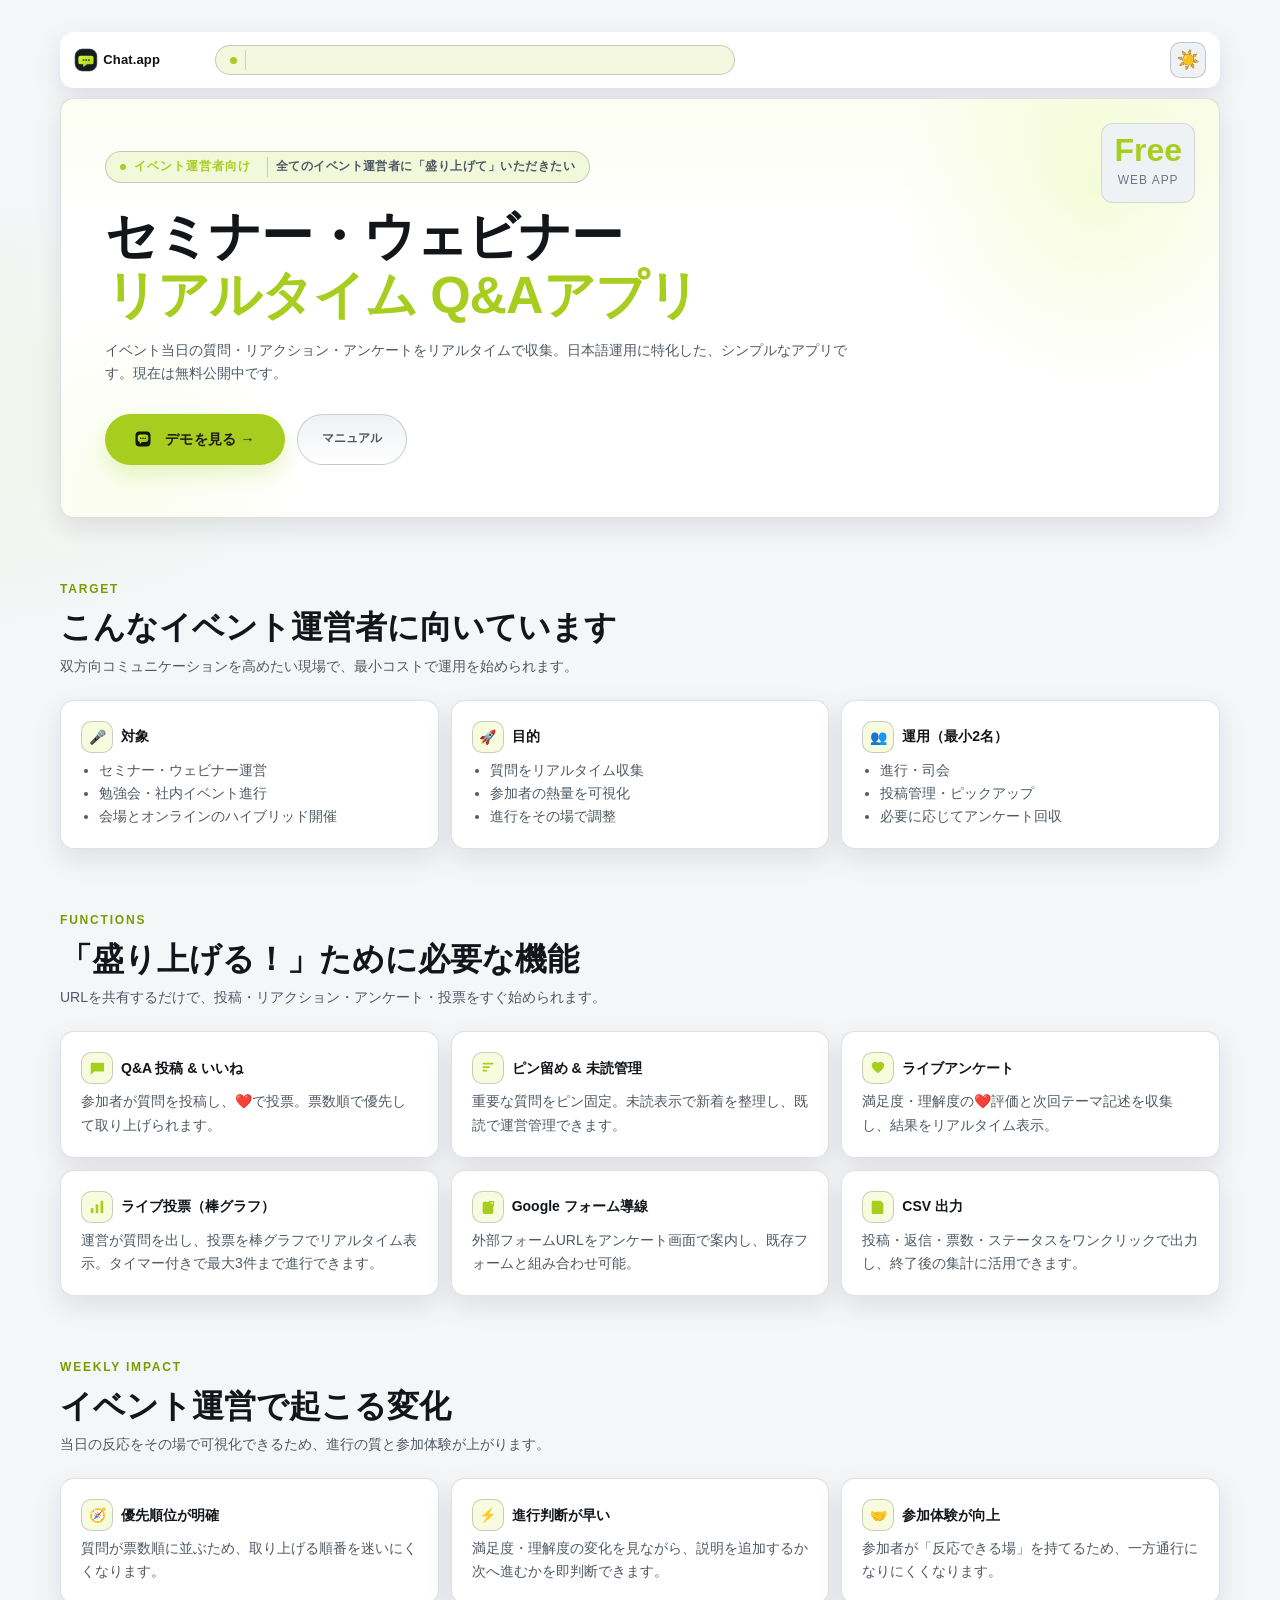
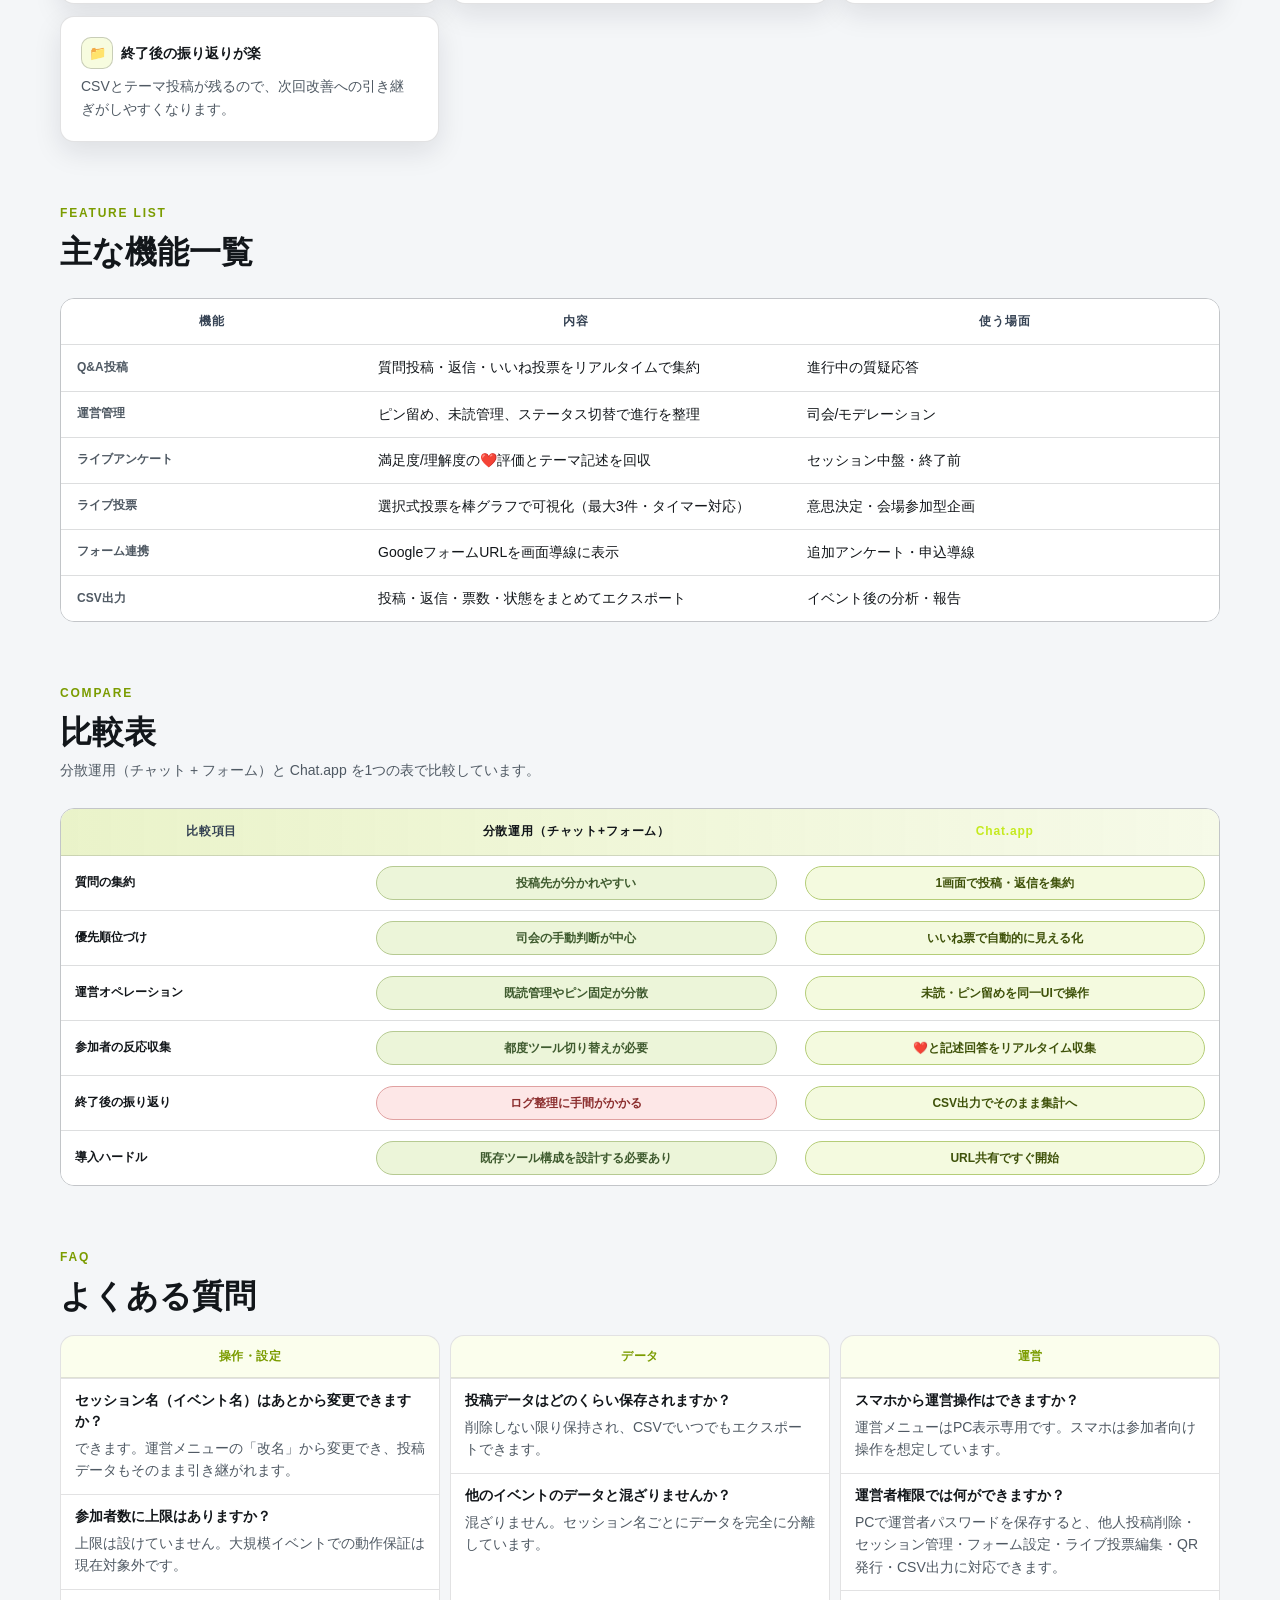
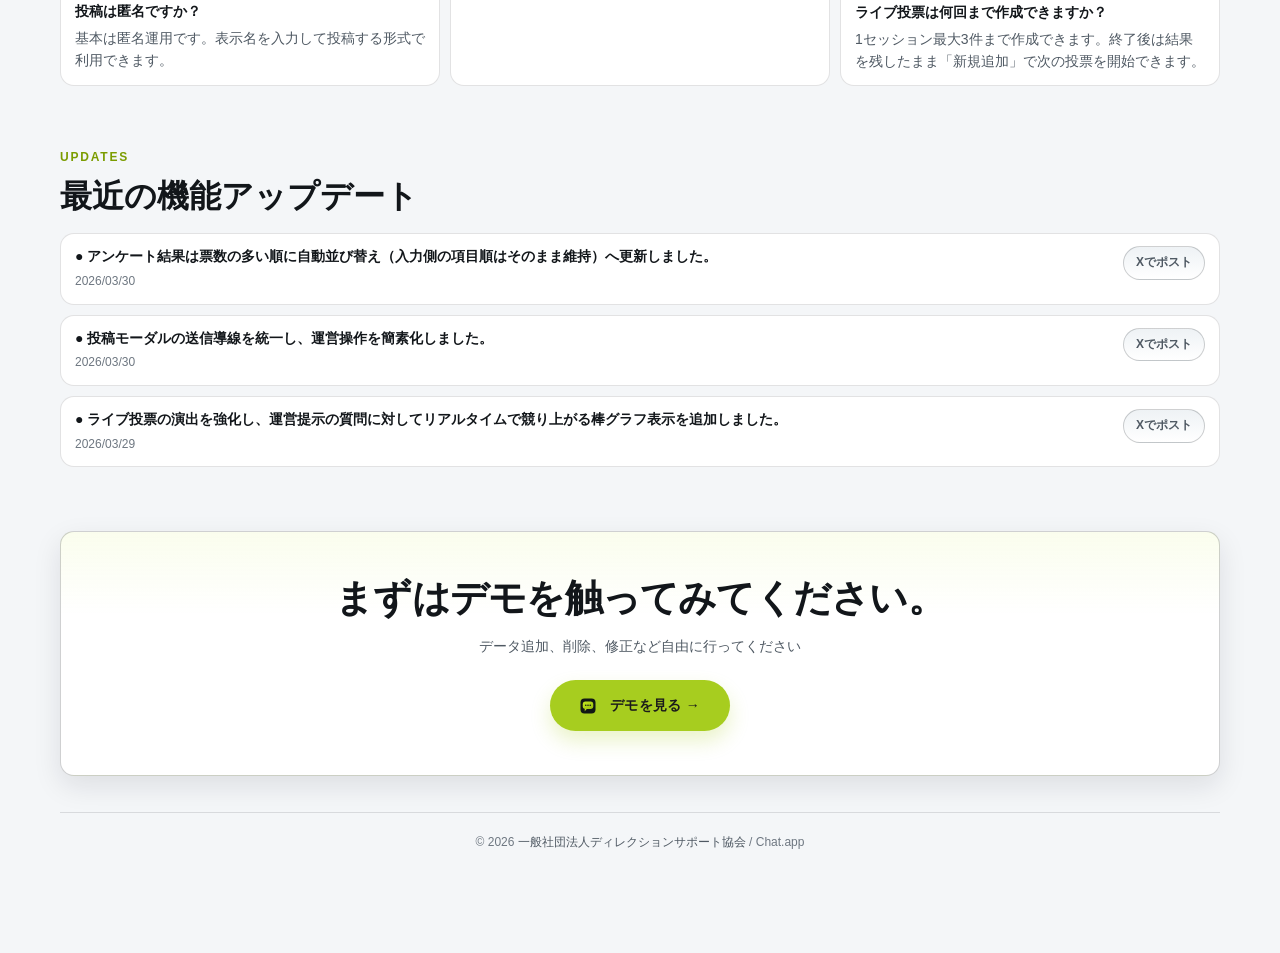
==== commit efef72f9: "chore: enforce main+actions deploy policy and update LP theme toggle" ====
--- a/lp/index.html
+++ b/lp/index.html
@@ -94,8 +94,23 @@
 .updates-post{display:inline-flex;align-items:center;justify-content:center;min-height:30px;padding:6px 12px;border-radius:999px;border:1px solid var(--bdr2);background:linear-gradient(180deg,var(--dk3),var(--dk2));font-size:var(--fs-s);font-weight:700;color:var(--tx2);white-space:nowrap}
 .updates-post:hover{color:var(--tx);border-color:var(--ac2);background:var(--ac4)}
 @media(max-width:760px){.updates-item{grid-template-columns:1fr}.updates-post{justify-self:flex-end}}
+.theme-toggle{
+  font-family:"Apple Color Emoji","Segoe UI Emoji","Noto Color Emoji","Segoe UI Symbol",sans-serif;
+  font-size:18px;
+  font-weight:700;
+  line-height:1;
+  color:var(--tx);
+  text-shadow:0 0 0 currentColor;
+}
+@media(max-width:760px){
+  .theme-toggle{
+    width:34px;
+    height:34px;
+    font-size:19px;
+  }
+}
 </style>
-<link rel="stylesheet" href="/app/lp-common.css?v=20260330h">
+<link rel="stylesheet" href="/app/lp-common.css?v=20260403a">
 </head>
 <body>
 <div class="w">
@@ -285,7 +300,7 @@
   const logo=document.getElementById('brandLogo');
   const saved=localStorage.getItem(KEY);
   const init=saved || (window.matchMedia('(prefers-color-scheme: dark)').matches?'dark':'light');
-  function apply(theme){document.body.setAttribute('data-theme',theme);if(btn)btn.textContent=theme==='light'?'☀︎':'☾';if(logo)logo.src=theme==='dark'?'../img/logo-chatapp-dark.svg':'../img/logo-chatapp-light.svg';}
+  function apply(theme){document.body.setAttribute('data-theme',theme);if(btn)btn.textContent=theme==='light'?'☀️':'🌙';if(logo)logo.src=theme==='dark'?'../img/logo-chatapp-dark.svg':'../img/logo-chatapp-light.svg';}
   apply(init);
   if(btn){btn.addEventListener('click',()=>{const next=document.body.getAttribute('data-theme')==='light'?'dark':'light';localStorage.setItem(KEY,next);apply(next);});}
 })();
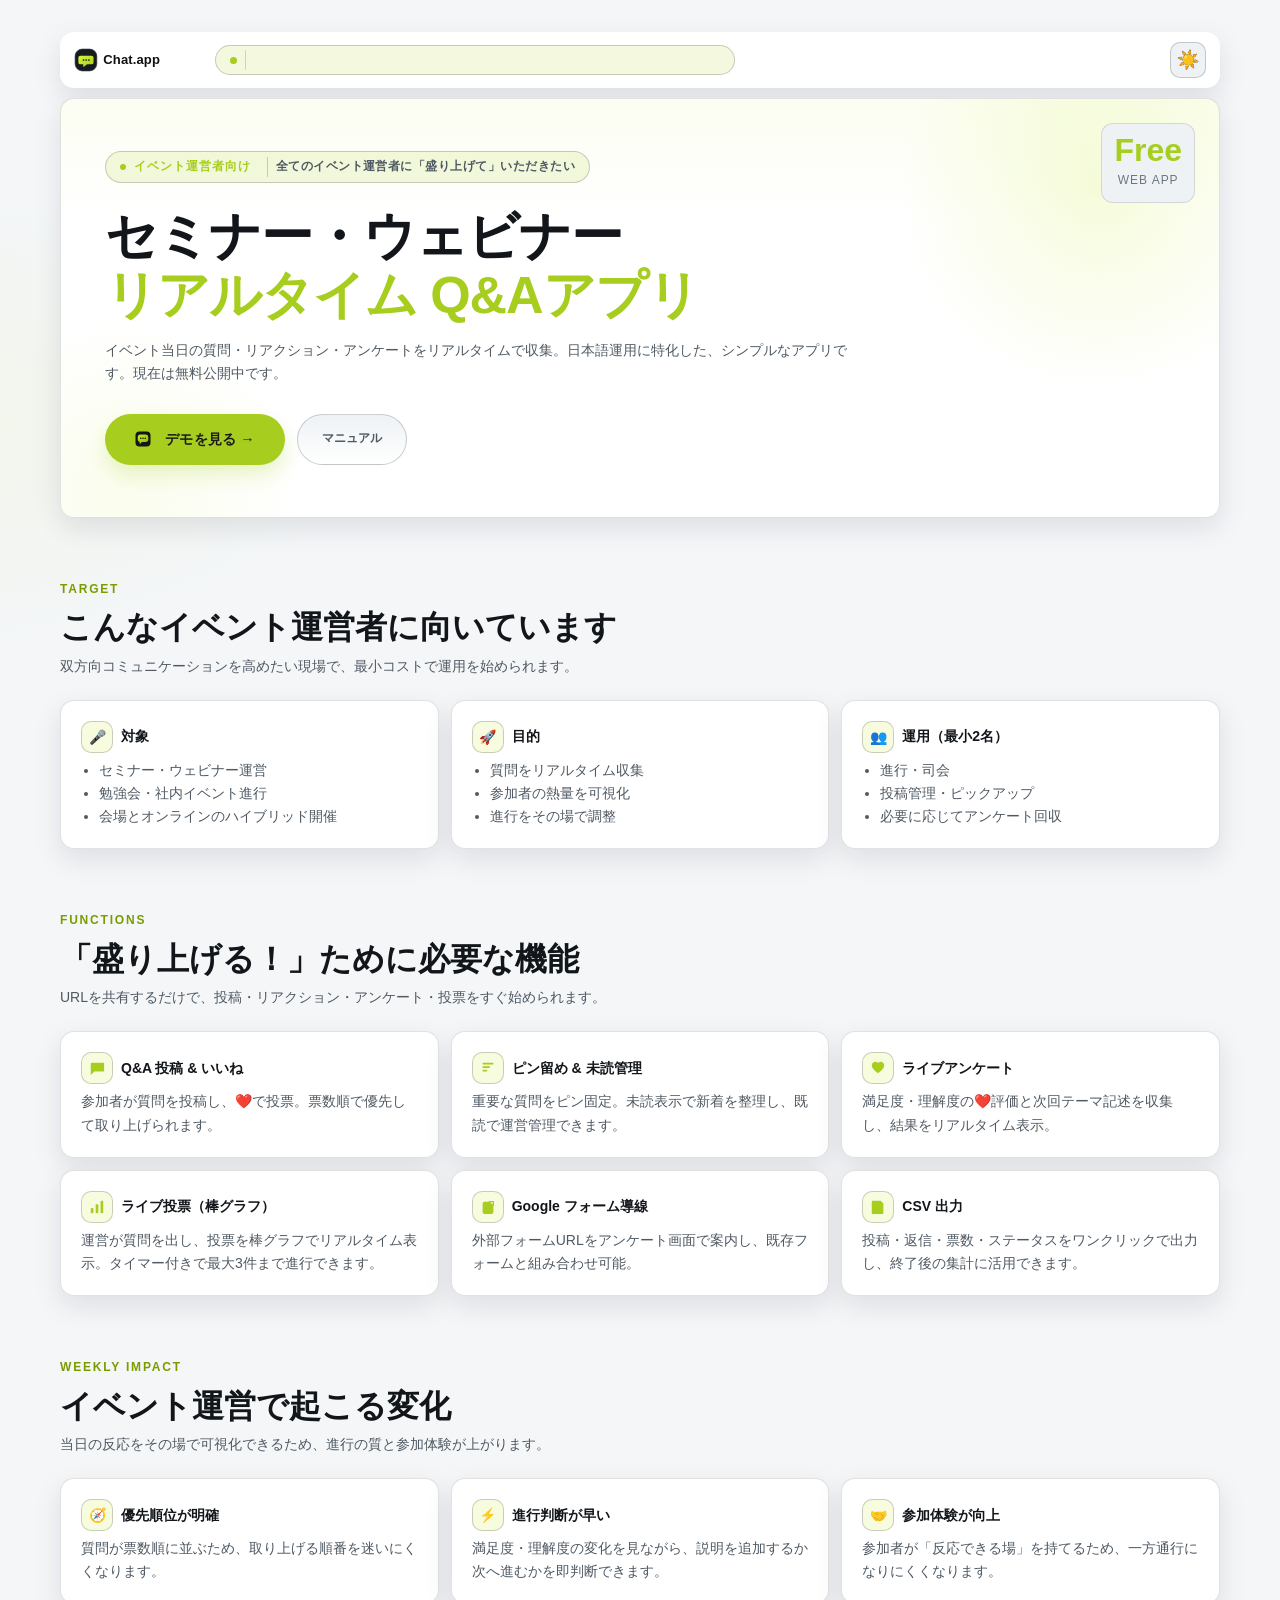
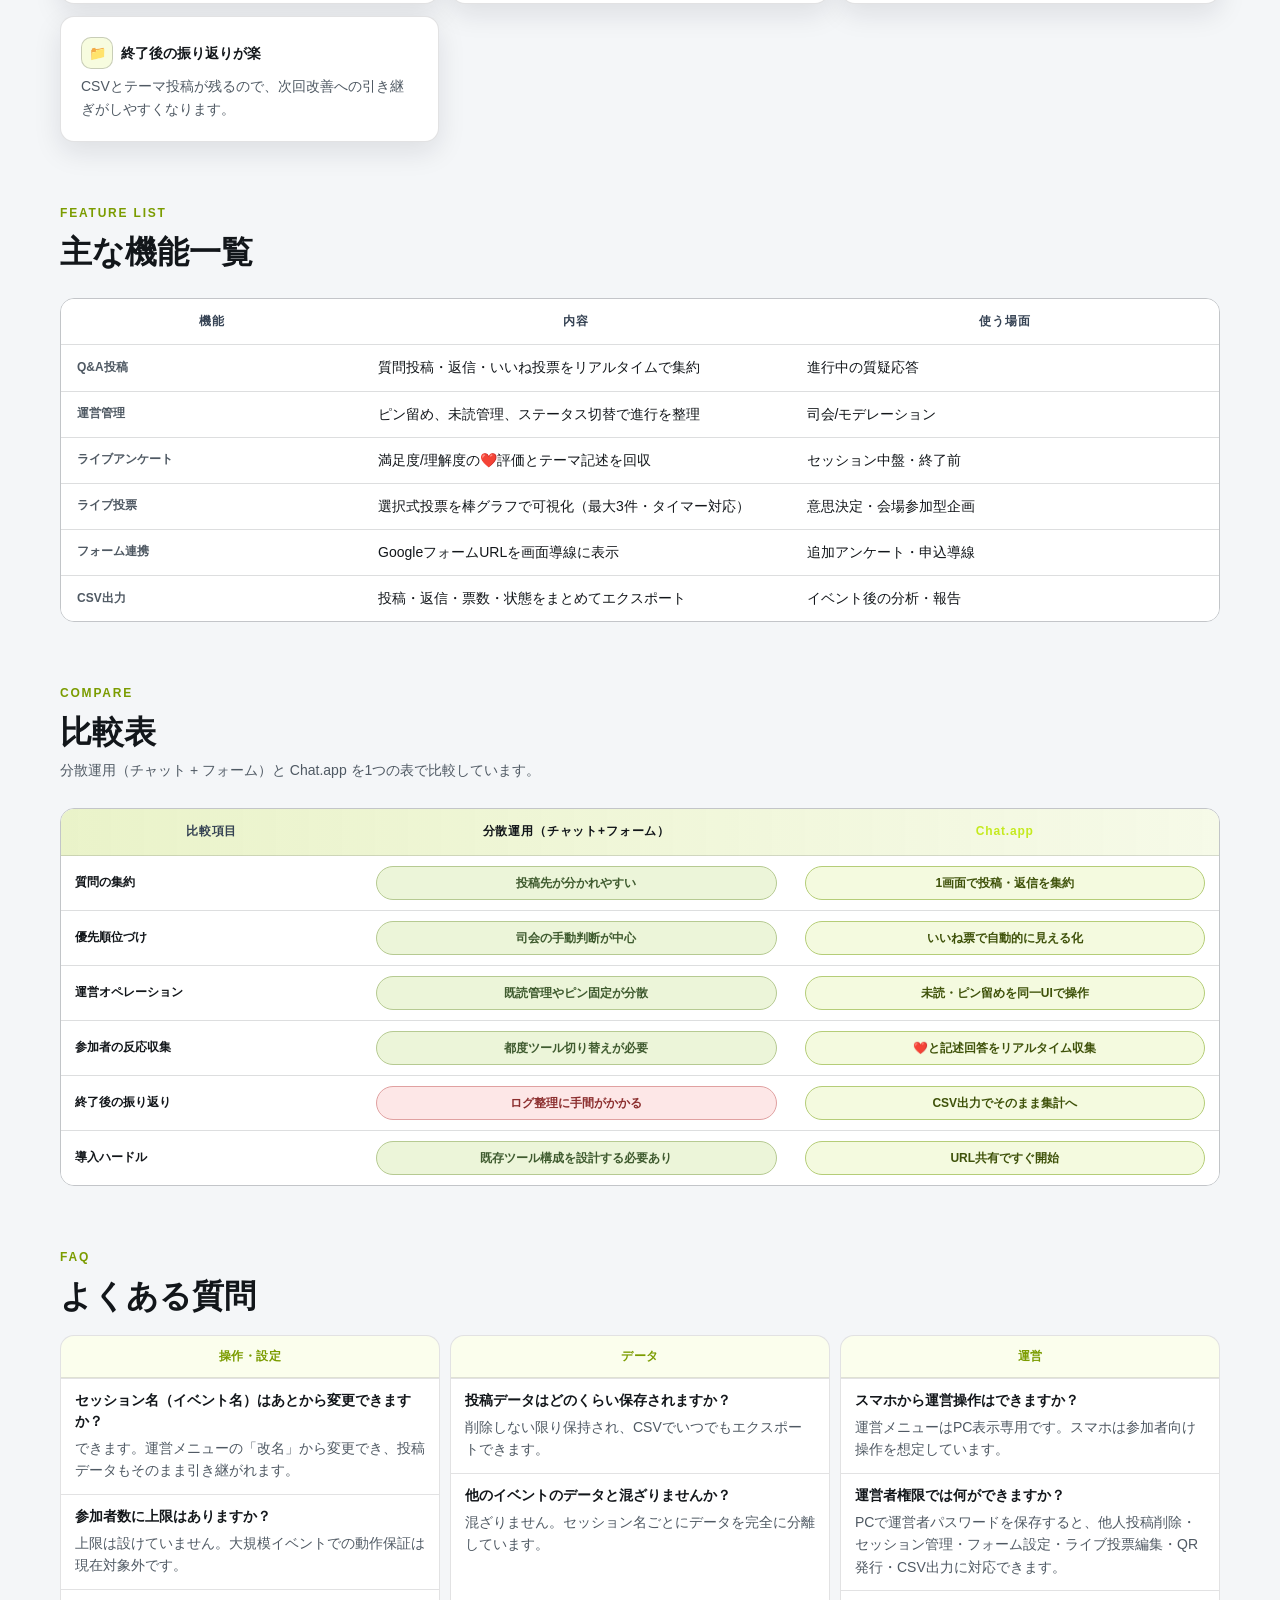
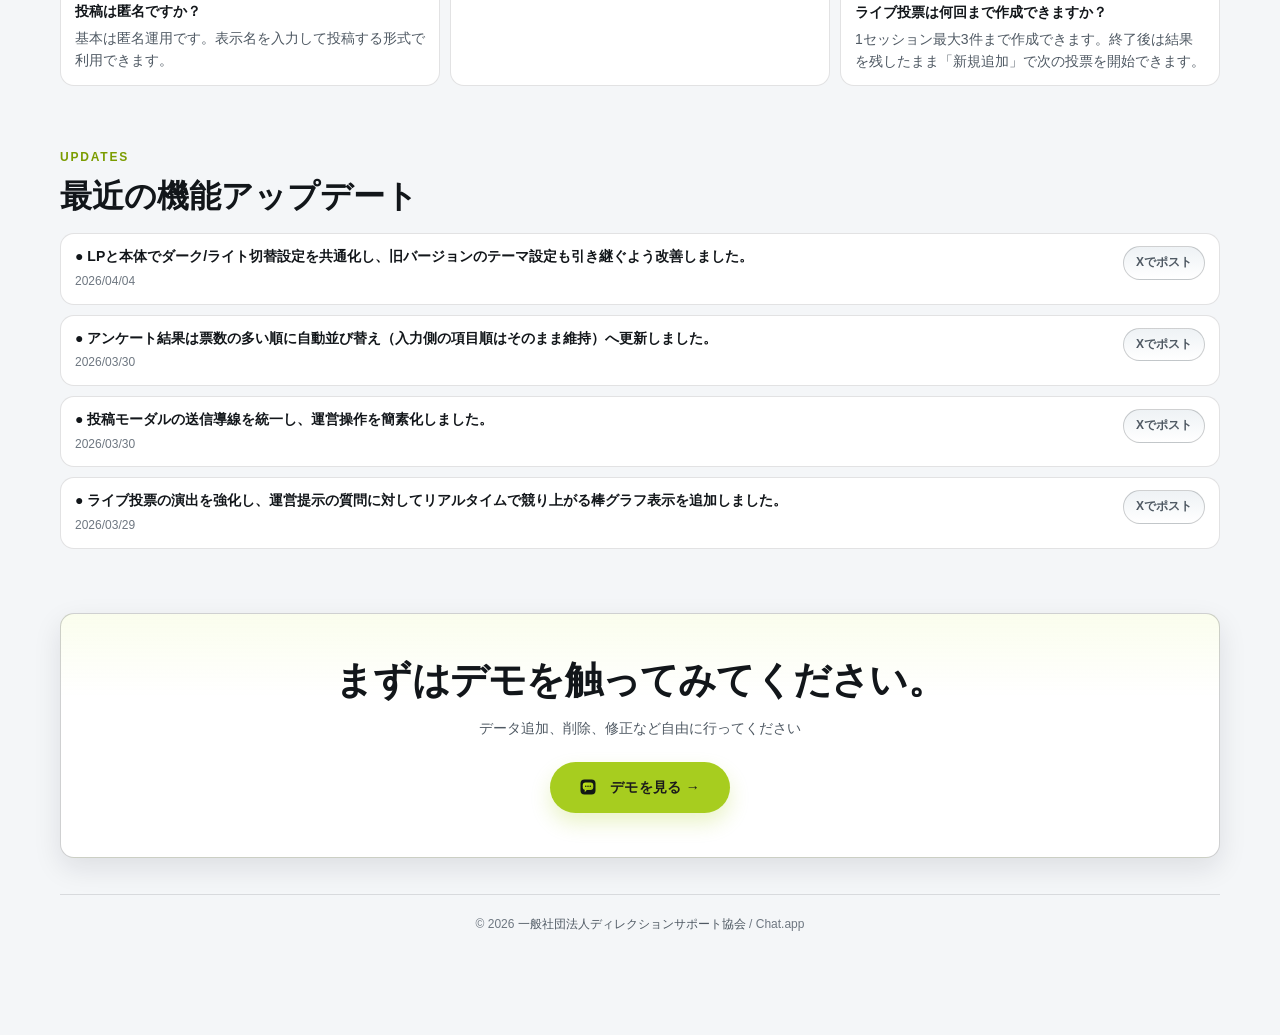
==== commit b5668f53: "docs: add latest chat update to LP and manual" ====
--- a/lp/index.html
+++ b/lp/index.html
@@ -263,6 +263,13 @@
     <div class="updates-list">
       <div class="updates-item">
         <div class="updates-main">
+          <div class="updates-text">● LPと本体でダーク/ライト切替設定を共通化し、旧バージョンのテーマ設定も引き継ぐよう改善しました。</div>
+          <div class="updates-date">2026/04/04</div>
+        </div>
+        <a class="updates-post" target="_blank" rel="noopener noreferrer" href="https://x.com/intent/tweet?text=%E2%97%8F%20LP%E3%81%A8%E6%9C%AC%E4%BD%93%E3%81%A7%E3%83%80%E3%83%BC%E3%82%AF%2F%E3%83%A9%E3%82%A4%E3%83%88%E5%88%87%E6%9B%BF%E8%A8%AD%E5%AE%9A%E3%82%92%E5%85%B1%E9%80%9A%E5%8C%96%E3%81%97%E3%80%81%E6%97%A7%E3%83%90%E3%83%BC%E3%82%B8%E3%83%A7%E3%83%B3%E3%81%AE%E3%83%86%E3%83%BC%E3%83%9E%E8%A8%AD%E5%AE%9A%E3%82%82%E5%BC%95%E3%81%8D%E7%B6%99%E3%81%90%E3%82%88%E3%81%86%E6%94%B9%E5%96%84%E3%81%97%E3%81%BE%E3%81%97%E3%81%9F%E3%80%82&amp;url=https%3A%2F%2Fdrsp.cc%2Fchat%2Flp%2F">Xでポスト</a>
+      </div>
+      <div class="updates-item">
+        <div class="updates-main">
           <div class="updates-text">● アンケート結果は票数の多い順に自動並び替え（入力側の項目順はそのまま維持）へ更新しました。</div>
           <div class="updates-date">2026/03/30</div>
         </div>
@@ -295,14 +302,15 @@
 </div>
 <script>
 (function(){
-  const KEY='chatapp-lp-theme';
+  const KEY='qna-theme';
+  const LEGACY_KEY='chatapp-lp-theme';
   const btn=document.getElementById('themeToggle');
   const logo=document.getElementById('brandLogo');
-  const saved=localStorage.getItem(KEY);
+  const saved=localStorage.getItem(KEY) || localStorage.getItem(LEGACY_KEY);
   const init=saved || (window.matchMedia('(prefers-color-scheme: dark)').matches?'dark':'light');
   function apply(theme){document.body.setAttribute('data-theme',theme);if(btn)btn.textContent=theme==='light'?'☀️':'🌙';if(logo)logo.src=theme==='dark'?'../img/logo-chatapp-dark.svg':'../img/logo-chatapp-light.svg';}
   apply(init);
-  if(btn){btn.addEventListener('click',()=>{const next=document.body.getAttribute('data-theme')==='light'?'dark':'light';localStorage.setItem(KEY,next);apply(next);});}
+  if(btn){btn.addEventListener('click',()=>{const next=document.body.getAttribute('data-theme')==='light'?'dark':'light';localStorage.setItem(KEY,next);localStorage.setItem(LEGACY_KEY,next);apply(next);});}
 })();
 </script>
 </body>
